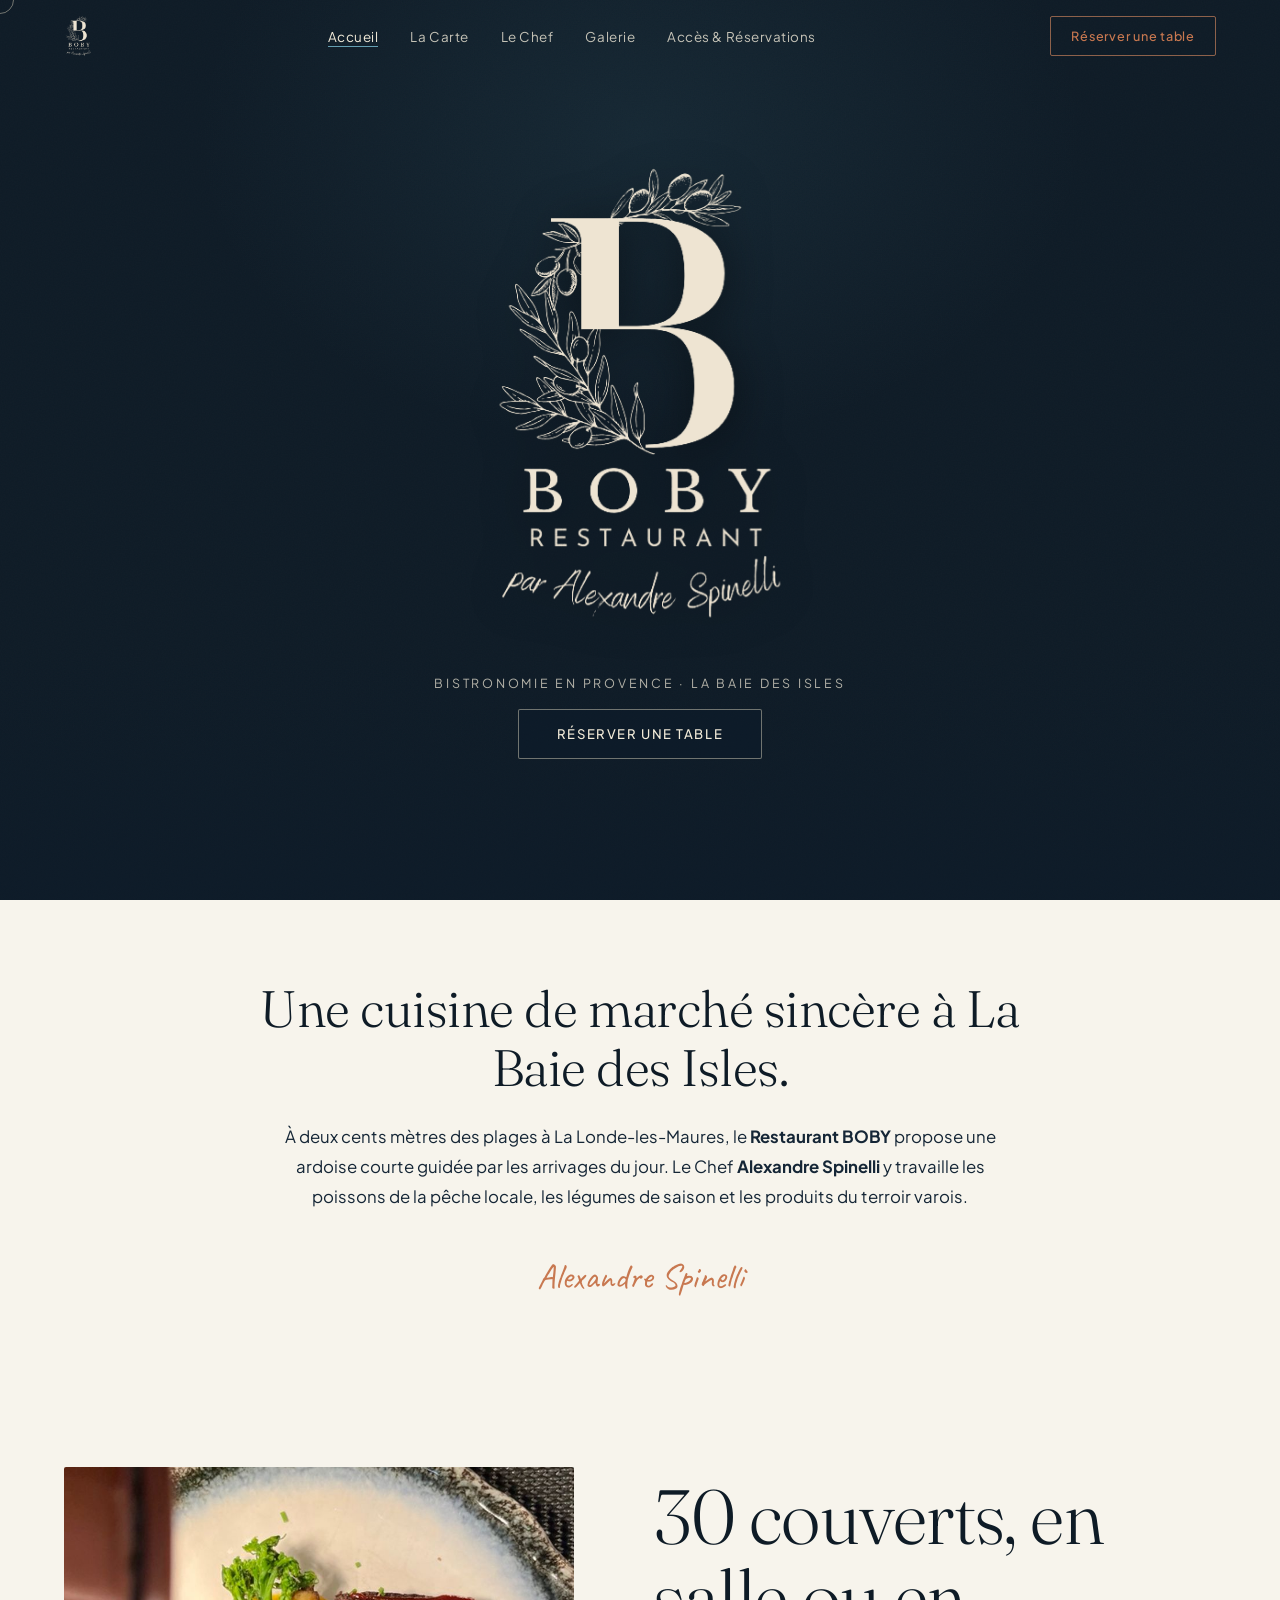
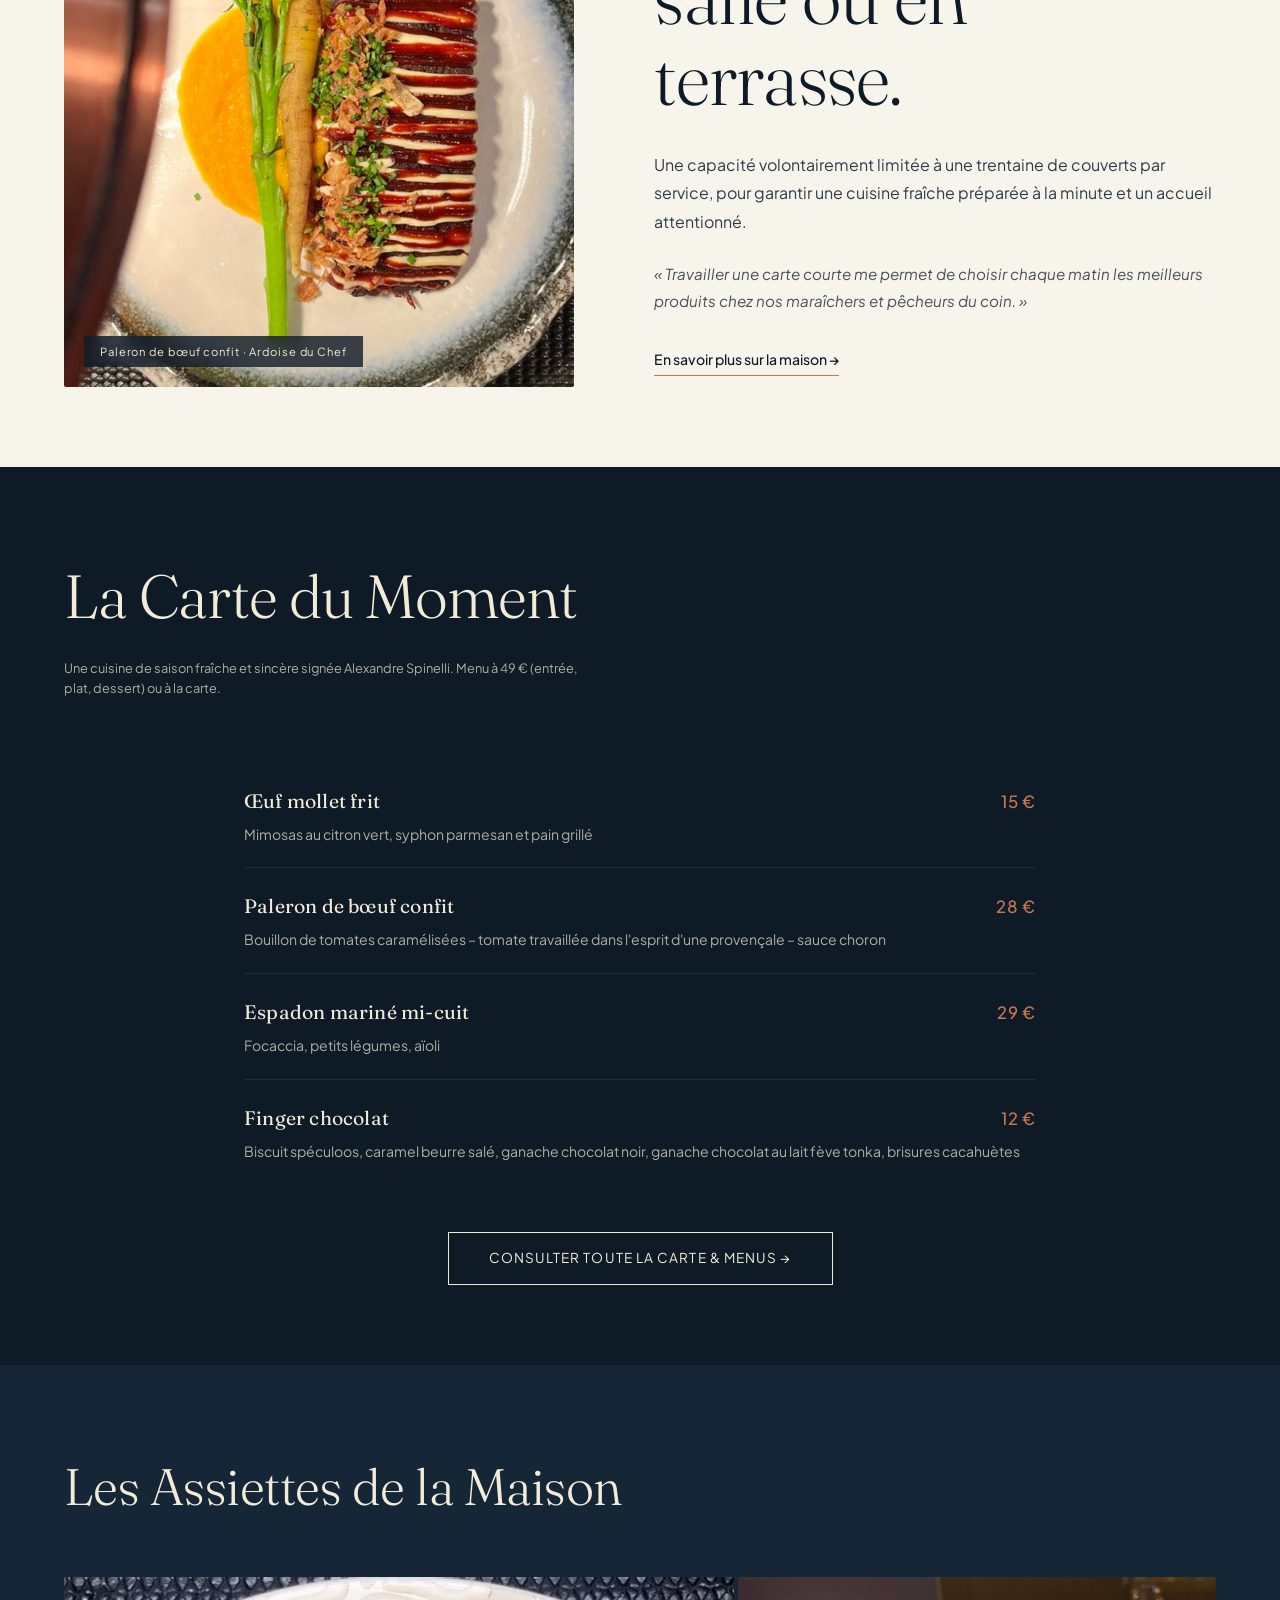
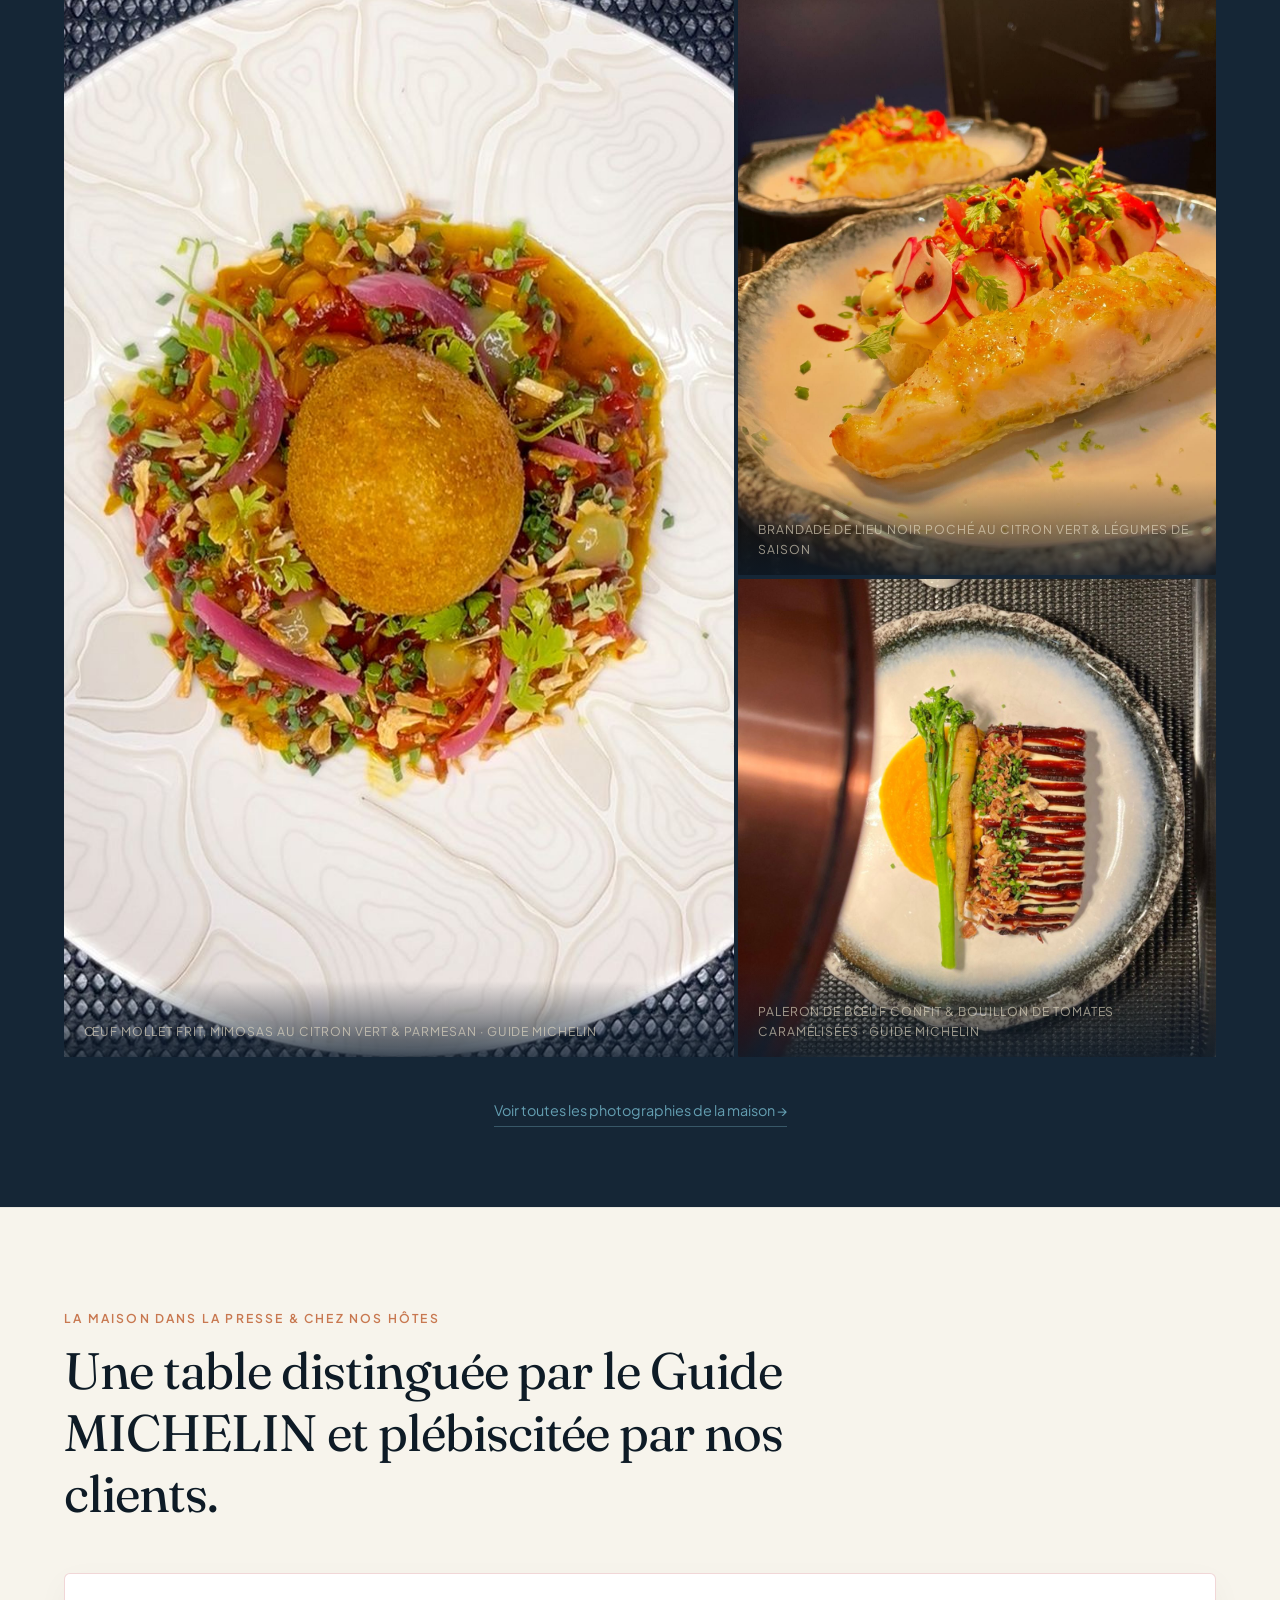
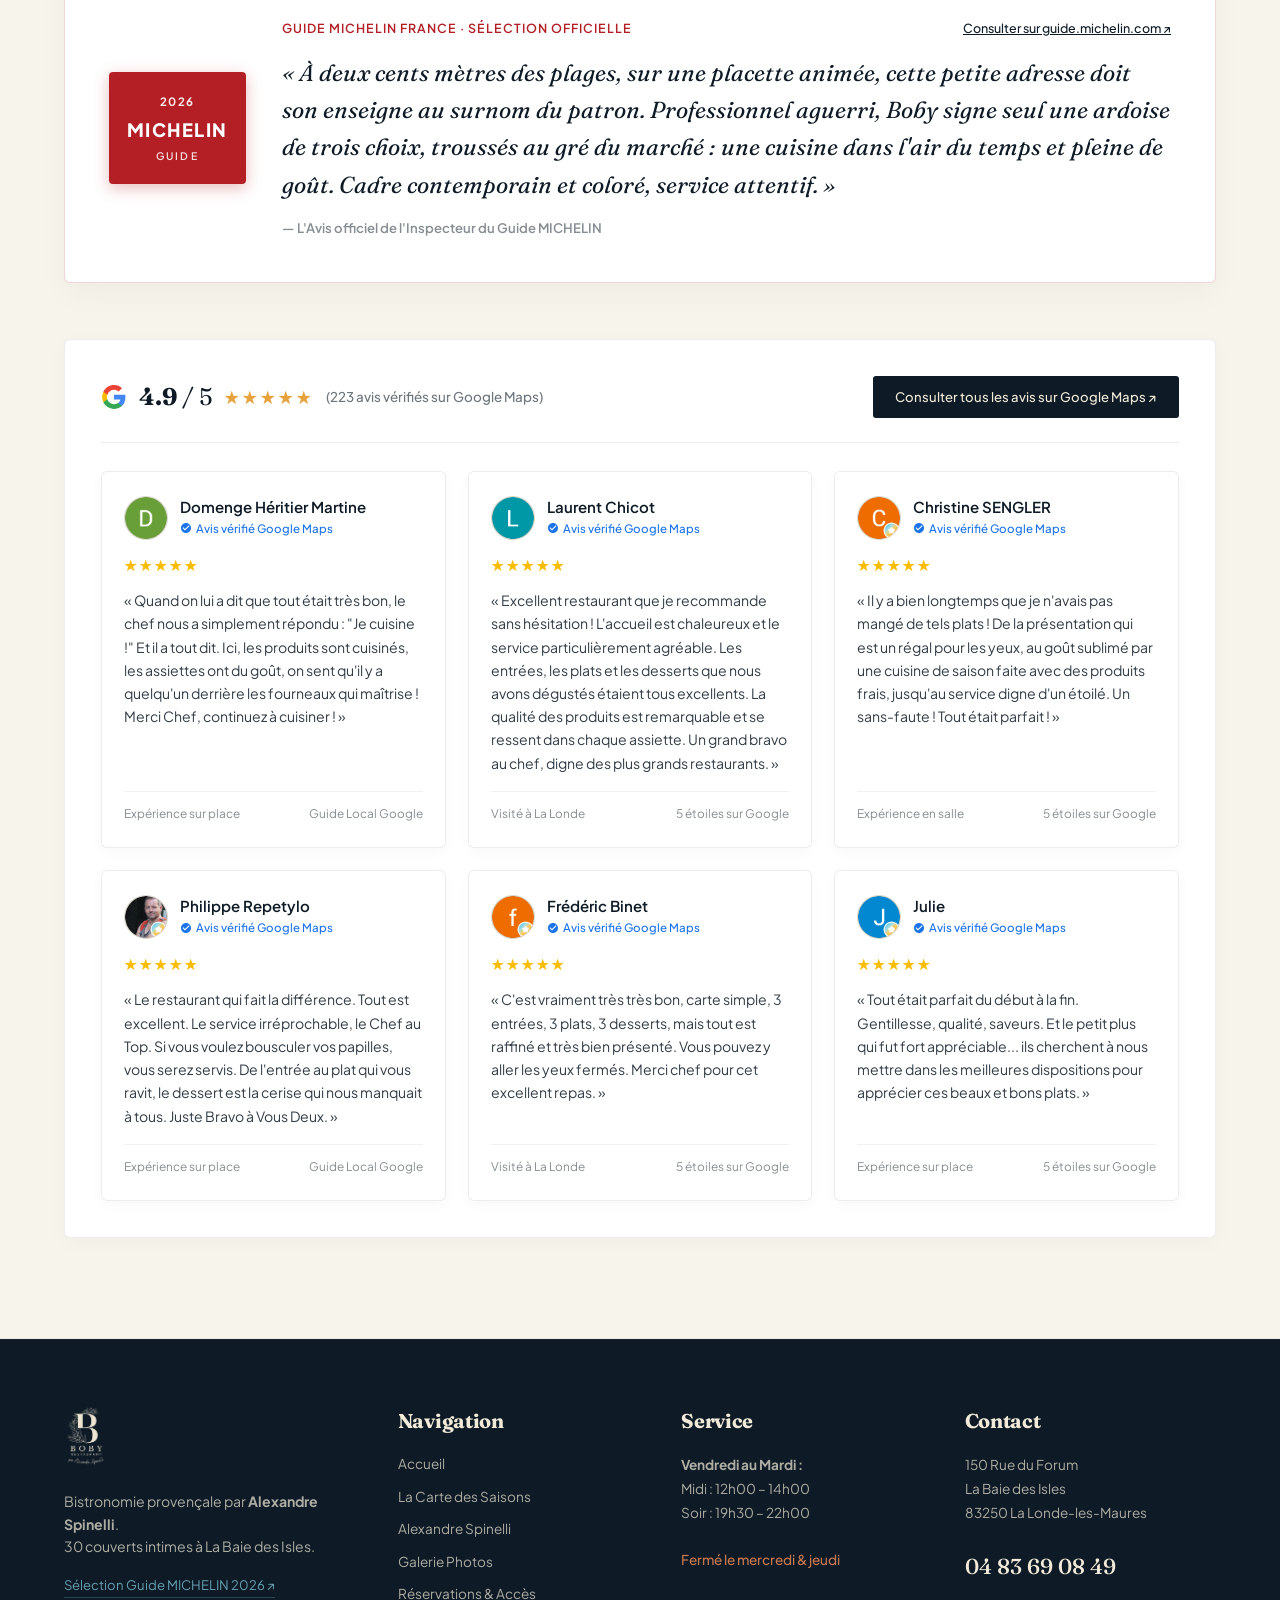
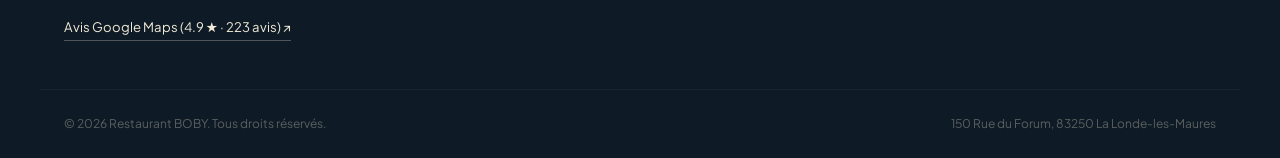
==== index.html @ dbf21d7e "feat: Site Restaurant BOBY - version finale bistronomique avec vrais avis Google (4.9/5) et Guide Mi" ====
<!DOCTYPE html>
<html lang="fr">
<head>
  <meta charset="UTF-8">
  <meta name="viewport" content="width=device-width, initial-scale=1.0">
  <title>Restaurant BOBY — Alexandre Spinelli | Bistronomie en Provence, La Londe-les-Maures</title>
  <meta name="description" content="Restaurant BOBY à La Londe-les-Maures. Bistronomie provençale contemporaine par le Chef Alexandre Spinelli. Mentionné au Guide MICHELIN 2026. 30 couverts intimes à La Baie des Isles.">

  <!-- Open Graph -->
  <meta property="og:type" content="restaurant">
  <meta property="og:title" content="Restaurant BOBY — Alexandre Spinelli">
  <meta property="og:description" content="Bistronomie provençale contemporaine à La Londe-les-Maures par le Chef Alexandre Spinelli.">
  <meta property="og:image" content="boby.jpg">
  <meta property="og:locale" content="fr_FR">

  <!-- Favicon -->
  <link rel="icon" type="image/png" href="assets/img/logo-detoure-crop.png">

  <!-- Schema.org JSON-LD -->
  <script type="application/ld+json">
  {
    "@context": "https://schema.org",
    "@type": "Restaurant",
    "name": "Restaurant BOBY",
    "image": "assets/img/boby-michelin-oeuf.jpg",
    "telephone": "+33483690849",
    "address": {
      "@type": "PostalAddress",
      "streetAddress": "150 Rue du Forum, La Baie des Isles",
      "addressLocality": "La Londe-les-Maures",
      "postalCode": "83250",
      "addressRegion": "Var",
      "addressCountry": "FR"
    },
    "geo": {
      "@type": "GeoCoordinates",
      "latitude": 43.1175109,
      "longitude": 6.2420214
    },
    "servesCuisine": ["Bistronomie", "Provençale", "Méditerranéenne"],
    "priceRange": "€€",
    "aggregateRating": {
      "@type": "AggregateRating",
      "ratingValue": "4.9",
      "reviewCount": "223",
      "bestRating": "5"
    },
    "review": {
      "@type": "Review",
      "author": {
        "@type": "Organization",
        "name": "Guide MICHELIN France"
      },
      "reviewRating": {
        "@type": "Rating",
        "ratingValue": "5"
      },
      "reviewBody": "À deux cents mètres des plages, sur une placette animée, cette petite adresse doit son enseigne au surnom du patron. Professionnel aguerri, Boby signe seul une ardoise de trois choix, troussés au gré du marché : une cuisine dans l'air du temps et pleine de goût. Cadre contemporain et coloré, service attentif."
    },
    "openingHoursSpecification": [
      {
        "@type": "OpeningHoursSpecification",
        "dayOfWeek": ["Monday", "Tuesday", "Friday", "Saturday", "Sunday"],
        "opens": "12:00",
        "closes": "14:00"
      },
      {
        "@type": "OpeningHoursSpecification",
        "dayOfWeek": ["Monday", "Tuesday", "Friday", "Saturday", "Sunday"],
        "opens": "19:30",
        "closes": "22:00"
      }
    ]
  }
  </script>

  <!-- Google Fonts : Fraunces (titres d'auteur bistronomique) + Plus Jakarta Sans (corps moderne) -->
  <link rel="preconnect" href="https://fonts.googleapis.com">
  <link rel="preconnect" href="https://fonts.gstatic.com" crossorigin>
  <link href="https://fonts.googleapis.com/css2?family=Fraunces:ital,opsz,wght@0,9..144,300;0,9..144,400;0,9..144,500;0,9..144,600;0,9..144,700;1,9..144,300;1,9..144,400;1,9..144,500&family=Plus+Jakarta+Sans:ital,wght@0,300;0,400;0,500;0,600;0,700;1,400&family=Caveat:wght@500;700&display=swap" rel="stylesheet">

  <link rel="stylesheet" href="assets/css/main.css?v=3.2">
</head>
<body>

  <!-- ============================================================
       HEADER — Navigation principale épurée
  ============================================================ -->
  <header class="site-header" id="site-header" role="banner">
    <div class="header-inner">
      <a href="#" class="header-logo" aria-label="Restaurant BOBY — Accueil">
        <img src="assets/img/boby-logo-light.png" alt="Restaurant BOBY" style="height: 44px; width: auto; display: block;">
      </a>

      <nav class="main-nav" aria-label="Navigation principale">
        <ul class="nav-list">
          <li><a href="#" id="nav-accueil" class="nav-link is-active">Accueil</a></li>
          <li><a href="#carte" class="nav-link">La Carte</a></li>
          <li><a href="#histoire" class="nav-link">Le Chef</a></li>
          <li><a href="#galerie" class="nav-link">Galerie</a></li>
          <li><a href="#reservation" class="nav-link">Accès & Réservations</a></li>
        </ul>
      </nav>

      <a href="#reservation" class="btn-reserve-header">Réserver une table</a>

      <button class="burger-btn" id="burger-btn" aria-label="Menu" aria-expanded="false" aria-controls="mobile-menu">
        <span class="burger-line"></span>
        <span class="burger-line"></span>
        <span class="burger-line"></span>
      </button>
    </div>
  </header>

  <!-- Menu Mobile Plein Écran Tactile -->
  <div class="mobile-menu" id="mobile-menu" aria-hidden="true">
    <ul class="mobile-nav-list">
      <li><a href="#" class="mobile-nav-link">Accueil</a></li>
      <li><a href="#carte" class="mobile-nav-link">La Carte & Menus</a></li>
      <li><a href="#histoire" class="mobile-nav-link">Alexandre Spinelli</a></li>
      <li><a href="#galerie" class="mobile-nav-link">Galerie Photographique</a></li>
      <li><a href="#reservation" class="mobile-nav-link">Réservations & Accès</a></li>
      <li><a href="tel:0483690849" class="mobile-nav-cta">04 83 69 08 49</a></li>
    </ul>
  </div>

  <main id="main-content">

    <!-- ==========================================================
         VUE 1 : ACCUEIL (#page-accueil)
    ========================================================== -->
    <div class="spa-page active" id="page-accueil">

      <!-- HERO IMMERSIF AVEC LE LOGO OFFICIEL FOURNI PAR LE CLIENT -->
      <section class="hero" id="hero" aria-label="Restaurant BOBY">
        <div class="hero-grain"></div>

        <div class="hero-logo-wrap" id="hero-logo-wrap">
          <img src="assets/img/boby-logo-light.png" alt="Restaurant BOBY par Alexandre Spinelli" class="hero-logo-img">
        </div>

        <div class="hero-cta-wrap" id="hero-cta-wrap">
          <p class="hero-tagline">Bistronomie en Provence · La Baie des Isles</p>
          <a href="#reservation" class="hero-cta">Réserver une table</a>
        </div>
      </section>

      <!-- INTRO ÉPURÉE -->
      <section class="section-intro" aria-label="Philosophie">
        <div class="intro-inner">
          <h2 class="intro-title">Une cuisine de marché sincère à La Baie des Isles.</h2>
          <p class="intro-text">
            À deux cents mètres des plages à La Londe-les-Maures, le <strong>Restaurant BOBY</strong> propose une ardoise courte guidée par les arrivages du jour. Le Chef <strong>Alexandre Spinelli</strong> y travaille les poissons de la pêche locale, les légumes de saison et les produits du terroir varois.
          </p>
          <div style="margin-top: 36px;">
            <span style="font-family: var(--font-script); font-size: 2.2rem; color: var(--rosee); display: block;">Alexandre Spinelli</span>
          </div>
        </div>
      </section>

      <!-- LE CHEF TEASER -->
      <section class="section-chef" aria-label="Le Chef">
        <div class="chef-grid">
          <div class="chef-photo-frame">
            <img src="assets/img/boby-photo3.jpg" alt="Paleron de bœuf confit par le Chef Alexandre Spinelli" class="chef-photo" loading="lazy">
            <div class="chef-photo-caption">Paleron de bœuf confit · Ardoise du Chef</div>
          </div>
          <div class="chef-content">
            <h2 class="chef-title">30 couverts, en salle ou en terrasse.</h2>
            <p style="font-size: 1rem; line-height: 1.8; color: rgba(13,27,42,0.85); margin-bottom: 24px;">
              Une capacité volontairement limitée à une trentaine de couverts par service, pour garantir une cuisine fraîche préparée à la minute et un accueil attentionné.
            </p>
            <p style="font-size: 0.95rem; line-height: 1.75; color: rgba(13,27,42,0.75); margin-bottom: 32px;">
              <em>« Travailler une carte courte me permet de choisir chaque matin les meilleurs produits chez nos maraîchers et pêcheurs du coin. »</em>
            </p>
            <a href="#histoire" style="display: inline-flex; align-items: center; gap: 8px; font-size: 0.88rem; font-weight: 500; color: var(--deep); border-bottom: 1.5px solid var(--rosee); padding-bottom: 4px;">
              En savoir plus sur la maison →
            </a>
          </div>
        </div>
      </section>

      <!-- CARTE TEASER (PLATS RÉELS BOBY) -->
      <section class="section-carte" aria-label="La Carte">
        <div class="carte-header">
          <h2 style="font-family: var(--font-display); font-size: clamp(2.4rem, 5vw, 3.8rem); color: var(--sand); font-weight: 300; margin-bottom: 12px;">
            La Carte du Moment
          </h2>
          <p class="carte-note">
            Une cuisine de saison fraîche et sincère signée Alexandre Spinelli. Menu à 49 € (entrée, plat, dessert) ou à la carte.
          </p>
        </div>

        <div class="carte-body">
          <div class="carte-categorie">
            <div class="plats-list">
              <div class="plat-item">
                <div class="plat-header">
                  <span class="plat-nom">Œuf mollet frit</span>
                  <span class="plat-prix">15 €</span>
                </div>
                <span class="plat-desc">Mimosas au citron vert, syphon parmesan et pain grillé</span>
              </div>
              <div class="plat-item">
                <div class="plat-header">
                  <span class="plat-nom">Paleron de bœuf confit</span>
                  <span class="plat-prix">28 €</span>
                </div>
                <span class="plat-desc">Bouillon de tomates caramélisées – tomate travaillée dans l'esprit d'une provençale – sauce choron</span>
              </div>
              <div class="plat-item">
                <div class="plat-header">
                  <span class="plat-nom">Espadon mariné mi-cuit</span>
                  <span class="plat-prix">29 €</span>
                </div>
                <span class="plat-desc">Focaccia, petits légumes, aïoli</span>
              </div>
              <div class="plat-item">
                <div class="plat-header">
                  <span class="plat-nom">Finger chocolat</span>
                  <span class="plat-prix">12 €</span>
                </div>
                <span class="plat-desc">Biscuit spéculoos, caramel beurre salé, ganache chocolat noir, ganache chocolat au lait fève tonka, brisures cacahuètes</span>
              </div>
            </div>
          </div>

          <div style="text-align: center; margin-top: 48px;">
            <a href="#carte" style="display: inline-block; padding: 14px 40px; border: 1.5px solid var(--sand); color: var(--sand); font-size: 0.85rem; letter-spacing: 0.08em; text-transform: uppercase;">
              Consulter toute la Carte & Menus →
            </a>
          </div>
        </div>
      </section>

      <!-- GALERIE TEASER (PHOTOS RÉELLES) -->
      <section class="section-galerie" aria-label="Galerie">
        <div class="galerie-header">
          <h2 class="galerie-title">Les Assiettes de la Maison</h2>
        </div>

        <div class="galerie-layout">
          <div class="galerie-item galerie-item--tall">
            <img src="assets/img/boby-michelin-oeuf.jpg" alt="Œuf mollet frit au Restaurant BOBY" class="galerie-img" loading="lazy">
            <div class="galerie-caption">Œuf mollet frit, mimosas au citron vert & parmesan · Guide Michelin</div>
          </div>
          <div class="galerie-item">
            <img src="assets/img/boby-lieu-noir.jpg" alt="Brandade de lieu noir poché au citron vert" class="galerie-img" loading="lazy">
            <div class="galerie-caption">Brandade de lieu noir poché au citron vert & légumes de saison</div>
          </div>
          <div class="galerie-item">
            <img src="assets/img/boby-michelin-paleron.jpg" alt="Paleron de bœuf confit au Restaurant BOBY" class="galerie-img" loading="lazy">
            <div class="galerie-caption">Paleron de bœuf confit & bouillon de tomates caramélisées · Guide Michelin</div>
          </div>
        </div>

        <div style="text-align: center; margin-top: 40px;">
          <a href="#galerie" style="display: inline-block; color: var(--sea-light); font-size: 0.9rem; border-bottom: 1px solid rgba(107,163,181,0.4); padding-bottom: 3px;">
            Voir toutes les photographies de la maison →
          </a>
        </div>
      </section>

      <!-- ==========================================================
           SECTION RECONNAISSANCE & AVIS GOOGLE MAPS
      ========================================================== -->
      <section class="section-avis" aria-label="Reconnaissance & Avis">
        <div class="avis-container">
          
          <!-- EN-TÊTE ÉDITORIAL -->
          <div class="avis-editorial-header">
            <span class="avis-eyebrow">La Maison dans la Presse & Chez nos Hôtes</span>
            <h2 class="avis-main-title">Une table distinguée par le Guide MICHELIN et plébiscitée par nos clients.</h2>
          </div>

          <!-- CARTE MICHELIN OFFICIELLE HAUTE FACTURE -->
          <div class="michelin-guide-card">
            <div class="michelin-guide-badge">
              <span class="michelin-badge-year">2026</span>
              <span class="michelin-badge-title">MICHELIN</span>
              <span class="michelin-badge-sub">GUIDE</span>
            </div>
            <div class="michelin-guide-content">
              <div class="michelin-guide-source">
                <span>Guide MICHELIN France · Sélection Officielle</span>
                <a href="https://guide.michelin.com/fr/fr/provence-alpes-cote-dazur/la-londe-les-maures_1506094/restaurant/boby" target="_blank" rel="noopener noreferrer" class="michelin-guide-link">Consulter sur guide.michelin.com ↗</a>
              </div>
              <blockquote class="michelin-guide-quote">
                « À deux cents mètres des plages, sur une placette animée, cette petite adresse doit son enseigne au surnom du patron. Professionnel aguerri, Boby signe seul une ardoise de trois choix, troussés au gré du marché : une cuisine dans l'air du temps et pleine de goût. Cadre contemporain et coloré, service attentif. »
              </blockquote>
              <div class="michelin-guide-author">— L'Avis officiel de l'Inspecteur du Guide MICHELIN</div>
            </div>
          </div>

          <!-- SECTION RETOURS CLIENTS GOOGLE MAPS (WIDGET DYNAMIQUE) -->
          <div class="google-reviews-section">
            <div class="google-reviews-bar">
              <div class="google-brand">
                <svg width="26" height="26" viewBox="0 0 24 24" fill="none" xmlns="http://www.w3.org/2000/svg">
                  <path d="M22.56 12.25c0-.78-.07-1.53-.2-2.25H12v4.26h5.92c-.26 1.37-1.04 2.53-2.21 3.31v2.77h3.57c2.08-1.92 3.28-4.74 3.28-8.09z" fill="#4285F4"/>
                  <path d="M12 23c2.97 0 5.46-.98 7.28-2.66l-3.57-2.77c-.98.66-2.23 1.06-3.71 1.06-2.86 0-5.29-1.93-6.16-4.53H2.18v2.84C3.99 20.53 7.7 23 12 23z" fill="#34A853"/>
                  <path d="M5.84 14.09c-.22-.66-.35-1.36-.35-2.09s.13-1.43.35-2.09V7.06H2.18C1.43 8.55 1 10.22 1 12s.43 3.45 1.18 4.94l2.85-2.22.81-.63z" fill="#FBBC05"/>
                  <path d="M12 5.38c1.62 0 3.06.56 4.21 1.64l3.15-3.15C17.45 2.09 14.97 1 12 1 7.7 1 3.99 3.47 2.18 7.06l3.66 2.84c.87-2.6 3.3-4.52 6.16-4.52z" fill="#EA4335"/>
                </svg>
                <span class="google-score-highlight"><strong>4.9</strong> / 5</span>
                <span class="google-stars-gold">★★★★★</span>
                <span class="google-total-reviews">(223 avis vérifiés sur Google Maps)</span>
              </div>
              <a href="https://www.google.com/maps/place/Restaurant+BOBY/@43.1175109,6.2420214,17z/data=!4m8!3m7!1s0x12c923366cfae7d9:0xe54dcf9c467a1c7c!8m2!3d43.1175109!4d6.2420214!9m1!1b1" target="_blank" rel="noopener noreferrer" class="google-see-all-btn">
                Consulter tous les avis sur Google Maps ↗
              </a>
            </div>

            <!-- GRILLE DES VRAIS AVIS CLIENTS GOOGLE MAPS (SANS BADGE NI WATERMARK) -->
            <div class="reviews-grid-real">

              <!-- Avis 1 : Martine Domenge Héritier -->
              <article class="real-review-card">
                <div>
                  <div class="review-author-header">
                    <img src="assets/img/avatars/avatar-martine.png" alt="Domenge Héritier Martine" class="review-author-avatar" width="44" height="44" loading="lazy">
                    <div class="review-author-info">
                      <span class="review-author-name">Domenge Héritier Martine</span>
                      <span class="review-badge-verified">
                        <svg width="12" height="12" viewBox="0 0 24 24" fill="currentColor"><path d="M12 2C6.48 2 2 6.48 2 12s4.48 10 10 10 10-4.48 10-10S17.52 2 12 2zm-2 15l-5-5 1.41-1.41L10 14.17l7.59-7.59L19 8l-9 9z"/></svg>
                        Avis vérifié Google Maps
                      </span>
                    </div>
                  </div>
                  <div class="review-stars-row">
                    <span class="review-stars-gold">★★★★★</span>
                  </div>
                  <p class="real-review-text">
                    « Quand on lui a dit que tout était très bon, le chef nous a simplement répondu : "Je cuisine !" Et il a tout dit. Ici, les produits sont cuisinés, les assiettes ont du goût, on sent qu'il y a quelqu'un derrière les fourneaux qui maîtrise ! Merci Chef, continuez à cuisiner ! »
                  </p>
                </div>
                <div class="review-card-footer">
                  <span>Expérience sur place</span>
                  <span>Guide Local Google</span>
                </div>
              </article>

              <!-- Avis 2 : Laurent Chicot -->
              <article class="real-review-card">
                <div>
                  <div class="review-author-header">
                    <img src="assets/img/avatars/avatar-laurent.png" alt="Laurent Chicot" class="review-author-avatar" width="44" height="44" loading="lazy">
                    <div class="review-author-info">
                      <span class="review-author-name">Laurent Chicot</span>
                      <span class="review-badge-verified">
                        <svg width="12" height="12" viewBox="0 0 24 24" fill="currentColor"><path d="M12 2C6.48 2 2 6.48 2 12s4.48 10 10 10 10-4.48 10-10S17.52 2 12 2zm-2 15l-5-5 1.41-1.41L10 14.17l7.59-7.59L19 8l-9 9z"/></svg>
                        Avis vérifié Google Maps
                      </span>
                    </div>
                  </div>
                  <div class="review-stars-row">
                    <span class="review-stars-gold">★★★★★</span>
                  </div>
                  <p class="real-review-text">
                    « Excellent restaurant que je recommande sans hésitation ! L'accueil est chaleureux et le service particulièrement agréable. Les entrées, les plats et les desserts que nous avons dégustés étaient tous excellents. La qualité des produits est remarquable et se ressent dans chaque assiette. Un grand bravo au chef, digne des plus grands restaurants. »
                  </p>
                </div>
                <div class="review-card-footer">
                  <span>Visité à La Londe</span>
                  <span>5 étoiles sur Google</span>
                </div>
              </article>

              <!-- Avis 3 : Christine SENGLER -->
              <article class="real-review-card">
                <div>
                  <div class="review-author-header">
                    <img src="assets/img/avatars/avatar-christine.png" alt="Christine SENGLER" class="review-author-avatar" width="44" height="44" loading="lazy">
                    <div class="review-author-info">
                      <span class="review-author-name">Christine SENGLER</span>
                      <span class="review-badge-verified">
                        <svg width="12" height="12" viewBox="0 0 24 24" fill="currentColor"><path d="M12 2C6.48 2 2 6.48 2 12s4.48 10 10 10 10-4.48 10-10S17.52 2 12 2zm-2 15l-5-5 1.41-1.41L10 14.17l7.59-7.59L19 8l-9 9z"/></svg>
                        Avis vérifié Google Maps
                      </span>
                    </div>
                  </div>
                  <div class="review-stars-row">
                    <span class="review-stars-gold">★★★★★</span>
                  </div>
                  <p class="real-review-text">
                    « Il y a bien longtemps que je n'avais pas mangé de tels plats ! De la présentation qui est un régal pour les yeux, au goût sublimé par une cuisine de saison faite avec des produits frais, jusqu'au service digne d'un étoilé. Un sans-faute ! Tout était parfait ! »
                  </p>
                </div>
                <div class="review-card-footer">
                  <span>Expérience en salle</span>
                  <span>5 étoiles sur Google</span>
                </div>
              </article>

              <!-- Avis 4 : Philippe Repetylo -->
              <article class="real-review-card">
                <div>
                  <div class="review-author-header">
                    <img src="assets/img/avatars/avatar-philippe.png" alt="Philippe Repetylo" class="review-author-avatar" width="44" height="44" loading="lazy">
                    <div class="review-author-info">
                      <span class="review-author-name">Philippe Repetylo</span>
                      <span class="review-badge-verified">
                        <svg width="12" height="12" viewBox="0 0 24 24" fill="currentColor"><path d="M12 2C6.48 2 2 6.48 2 12s4.48 10 10 10 10-4.48 10-10S17.52 2 12 2zm-2 15l-5-5 1.41-1.41L10 14.17l7.59-7.59L19 8l-9 9z"/></svg>
                        Avis vérifié Google Maps
                      </span>
                    </div>
                  </div>
                  <div class="review-stars-row">
                    <span class="review-stars-gold">★★★★★</span>
                  </div>
                  <p class="real-review-text">
                    « Le restaurant qui fait la différence. Tout est excellent. Le service irréprochable, le Chef au Top. Si vous voulez bousculer vos papilles, vous serez servis. De l'entrée au plat qui vous ravit, le dessert est la cerise qui nous manquait à tous. Juste Bravo à Vous Deux. »
                  </p>
                </div>
                <div class="review-card-footer">
                  <span>Expérience sur place</span>
                  <span>Guide Local Google</span>
                </div>
              </article>

              <!-- Avis 5 : Frédéric Binet -->
              <article class="real-review-card">
                <div>
                  <div class="review-author-header">
                    <img src="assets/img/avatars/avatar-frederic.png" alt="Frédéric Binet" class="review-author-avatar" width="44" height="44" loading="lazy">
                    <div class="review-author-info">
                      <span class="review-author-name">Frédéric Binet</span>
                      <span class="review-badge-verified">
                        <svg width="12" height="12" viewBox="0 0 24 24" fill="currentColor"><path d="M12 2C6.48 2 2 6.48 2 12s4.48 10 10 10 10-4.48 10-10S17.52 2 12 2zm-2 15l-5-5 1.41-1.41L10 14.17l7.59-7.59L19 8l-9 9z"/></svg>
                        Avis vérifié Google Maps
                      </span>
                    </div>
                  </div>
                  <div class="review-stars-row">
                    <span class="review-stars-gold">★★★★★</span>
                  </div>
                  <p class="real-review-text">
                    « C'est vraiment très très bon, carte simple, 3 entrées, 3 plats, 3 desserts, mais tout est raffiné et très bien présenté. Vous pouvez y aller les yeux fermés. Merci chef pour cet excellent repas. »
                  </p>
                </div>
                <div class="review-card-footer">
                  <span>Visité à La Londe</span>
                  <span>5 étoiles sur Google</span>
                </div>
              </article>

              <!-- Avis 6 : Julie -->
              <article class="real-review-card">
                <div>
                  <div class="review-author-header">
                    <img src="assets/img/avatars/avatar-julie.png" alt="Julie" class="review-author-avatar" width="44" height="44" loading="lazy">
                    <div class="review-author-info">
                      <span class="review-author-name">Julie</span>
                      <span class="review-badge-verified">
                        <svg width="12" height="12" viewBox="0 0 24 24" fill="currentColor"><path d="M12 2C6.48 2 2 6.48 2 12s4.48 10 10 10 10-4.48 10-10S17.52 2 12 2zm-2 15l-5-5 1.41-1.41L10 14.17l7.59-7.59L19 8l-9 9z"/></svg>
                        Avis vérifié Google Maps
                      </span>
                    </div>
                  </div>
                  <div class="review-stars-row">
                    <span class="review-stars-gold">★★★★★</span>
                  </div>
                  <p class="real-review-text">
                    « Tout était parfait du début à la fin. Gentillesse, qualité, saveurs. Et le petit plus qui fut fort appréciable... ils cherchent à nous mettre dans les meilleures dispositions pour apprécier ces beaux et bons plats. »
                  </p>
                </div>
                <div class="review-card-footer">
                  <span>Expérience sur place</span>
                  <span>5 étoiles sur Google</span>
                </div>
              </article>

            </div>
          </div>

        </div>
      </section>

    </div>

    <!-- ==========================================================
         VUE 2 : LA CARTE (#page-carte)
    ========================================================== -->
    <div class="spa-page" id="page-carte">
      <header class="page-header">
        <h1 class="page-header-title">La Carte & Les Menus</h1>
        <p style="font-size: 0.95rem; color: var(--muted); margin-top: 16px; max-width: 65ch; line-height: 1.7;">
          Chaque semaine, le Chef <strong>Alexandre Spinelli</strong> réinvente ses assiettes en résonance avec la criée méditerranéenne et les récoltes des maraîchers varois. Tous nos plats sont préparés à la minute à partir de produits frais et bruts.
        </p>
      </header>

      <section class="section-carte" style="padding-top: 0;">
        <div class="carte-body">

          <!-- LES ENTRÉES -->
          <div class="carte-categorie">
            <h2 class="carte-cat-title">Entrées</h2>
            <div class="plats-list">
              <div class="plat-item">
                <div class="plat-header">
                  <span class="plat-nom">Œuf mollet frit</span>
                  <span class="plat-prix">15 €</span>
                </div>
                <span class="plat-desc">Mimosas au citron vert, syphon parmesan et pain grillé</span>
              </div>
              <div class="plat-item">
                <div class="plat-header">
                  <span class="plat-nom">Tomates crues / cuites / confites</span>
                  <span class="plat-prix">14 €</span>
                </div>
                <span class="plat-desc">Vinaigrette de tomate, huile verveine / vanille, ricotta marinée aux zestes de citron</span>
              </div>
              <div class="plat-item">
                <div class="plat-header">
                  <span class="plat-nom">Saumon gravlax</span>
                  <span class="plat-prix">16 €</span>
                </div>
                <span class="plat-desc">Melon cru et cuit, brioche toastée</span>
              </div>
            </div>
          </div>

          <div class="carte-divider"></div>

          <!-- LES PLATS -->
          <div class="carte-categorie">
            <h2 class="carte-cat-title">Plats</h2>
            <div class="plats-list">
              <div class="plat-item">
                <div class="plat-header">
                  <span class="plat-nom">Paleron de bœuf confit</span>
                  <span class="plat-prix">28 €</span>
                </div>
                <span class="plat-desc">Bouillon de tomates caramélisées – tomate travaillée dans l'esprit d'une provençale – sauce choron</span>
              </div>
              <div class="plat-item">
                <div class="plat-header">
                  <span class="plat-nom">Espadon mariné mi-cuit</span>
                  <span class="plat-prix">29 €</span>
                </div>
                <span class="plat-desc">Focaccia, petits légumes, aïoli</span>
              </div>
              <div class="plat-item">
                <div class="plat-header">
                  <span class="plat-nom">Brandade de lieu noir poché au citron vert</span>
                  <span class="plat-prix">28 €</span>
                </div>
                <span class="plat-desc">Émulsion au curry vert</span>
              </div>
            </div>
          </div>

          <div class="carte-divider"></div>

          <!-- FROMAGE -->
          <div class="carte-categorie">
            <h2 class="carte-cat-title">Fromage</h2>
            <div class="plats-list">
              <div class="plat-item">
                <div class="plat-header">
                  <span class="plat-nom">Chèvre cendré crémeux</span>
                  <span class="plat-prix">11 €</span>
                </div>
                <span class="plat-desc">Confiture d'olives</span>
              </div>
            </div>
          </div>

          <div class="carte-divider"></div>

          <!-- LES DESSERTS -->
          <div class="carte-categorie">
            <h2 class="carte-cat-title">Desserts</h2>
            <div class="plats-list">
              <div class="plat-item">
                <div class="plat-header">
                  <span class="plat-nom">Abricots rôtis</span>
                  <span class="plat-prix">12 €</span>
                </div>
                <span class="plat-desc">Crumble, jus verveine / abricot, mousse de fromage blanc à la vanille</span>
              </div>
              <div class="plat-item">
                <div class="plat-header">
                  <span class="plat-nom">Finger chocolat</span>
                  <span class="plat-prix">12 €</span>
                </div>
                <span class="plat-desc">Biscuit spéculoos, caramel beurre salé, ganache chocolat noir, ganache chocolat au lait fève tonka, brisures cacahuètes</span>
              </div>
              <div class="plat-item">
                <div class="plat-header">
                  <span class="plat-nom">Pain perdu</span>
                  <span class="plat-prix">12 €</span>
                </div>
                <span class="plat-desc">Crème fouettée à la vanille – pécans caramélisés et crème de noisette grillée</span>
              </div>
            </div>
          </div>

          <!-- FORMULE DU CHEF : MENU À 49 € -->
          <div class="carte-formule-box">
            <h3 class="carte-formule-title">Menu BOBY</h3>
            <div class="carte-formule-price">49 €</div>
            <div class="carte-formule-desc">Entrée · Plat · Dessert</div>
            <p class="carte-formule-note">Au choix sur l'ensemble de la carte</p>
          </div>

          <div style="text-align: center; margin-top: 64px; padding: 48px 24px; background: var(--navy); border-radius: 4px;">
            <h3 style="font-family: var(--font-display); font-size: 2rem; color: var(--sand); margin-bottom: 12px;">Réservez votre table bistronomique</h3>
            <p style="font-size: 0.9rem; color: var(--muted); margin-bottom: 24px;">30 couverts intimes. Réservation fortement conseillée.</p>
            <div style="display: flex; justify-content: center; gap: 16px; flex-wrap: wrap;">
              <a href="#reservation" style="padding: 13px 36px; background: var(--rosee); color: var(--white); font-size: 0.85rem; font-weight: 500; letter-spacing: 0.06em; border-radius: 2px;">Réserver en ligne</a>
              <a href="tel:0483690849" style="padding: 13px 32px; border: 1px solid var(--sand); color: var(--sand); font-size: 0.85rem; letter-spacing: 0.06em; border-radius: 2px;">04 83 69 08 49</a>
            </div>
          </div>

        </div>
      </section>
    </div>

    <!-- ==========================================================
         VUE 3 : LE CHEF & HISTOIRE (#page-histoire)
    ========================================================== -->
    <div class="spa-page" id="page-histoire">
      <header class="page-header">
        <h1 class="page-header-title">Alexandre Spinelli</h1>
        <p style="font-size: 0.95rem; color: var(--muted); margin-top: 16px; max-width: 65ch; line-height: 1.7;">
          Chef patron du Restaurant BOBY depuis son ouverture, Alexandre Spinelli cuisine seul une ardoise courte renouvelée chaque matin au gré du marché.
        </p>
      </header>

      <section class="section-chef" style="background: var(--linen); color: var(--deep); padding: 80px 0;">
        <div class="chef-grid">
          <div class="chef-photo-frame">
            <img src="assets/img/boby-lieu-noir.jpg" alt="Brandade de lieu noir poché au citron vert par le Chef Alexandre Spinelli" class="chef-photo" loading="lazy">
            <div class="chef-photo-caption">Brandade de lieu noir poché au citron vert · Cuisine du Chef Alexandre Spinelli</div>
          </div>
          <div>
            <h2 style="font-family: var(--font-display); font-size: clamp(2.4rem, 5vw, 3.8rem); line-height: 1.1; margin-bottom: 24px; color: var(--deep); font-weight: 300;">
              Sublimer la Provence sans artifice.
            </h2>
            <p style="font-size: 0.98rem; line-height: 1.8; color: rgba(13,27,42,0.85); margin-bottom: 18px;">
              Natif du littoral varois, <strong>Alexandre Spinelli</strong> a forgé sa rigueur culinaire au contact de belles maisons avant de revenir sur les terres de son enfance pour créer un lieu à son image : libre, généreux et profondément enraciné dans son terroir.
            </p>
            <p style="font-size: 0.98rem; line-height: 1.8; color: rgba(13,27,42,0.85); margin-bottom: 28px;">
              En ouvrant le <strong>Restaurant BOBY</strong> au cœur de La Baie des Isles à La Londe-les-Maures, il choisit délibérément la jauge intimiste de <strong>30 couverts</strong>. Ce format à taille humaine lui permet de travailler chaque poisson à la minute, d'ajuster ses sauces avec une minutie absolue et d'échanger directement avec chaque hôte.
            </p>

            <div style="background: rgba(13,27,42,0.06); padding: 22px 26px; border-left: 3px solid var(--rosee); margin-bottom: 32px;">
              <p style="font-family: var(--font-display); font-size: 1.3rem; font-style: italic; color: var(--deep); line-height: 1.5;">
                « Le Guide MICHELIN France 2026 consacre cette cuisine de bon sens : des produits de proximité d'une fraîcheur éclatante, traités avec le respect et la justesse qui font les grandes tables. »
              </p>
            </div>

            <a href="#carte" style="display: inline-block; padding: 13px 32px; background: var(--deep); color: var(--sand); font-size: 0.85rem; letter-spacing: 0.08em; border-radius: 2px;">
              Découvrir la carte du Chef →
            </a>
          </div>
        </div>
      </section>

      <!-- ENGAGEMENTS -->
      <section style="background: var(--deep); padding: 80px 0;">
        <div style="max-width: var(--max-w); margin: 0 auto; padding: 0 24px;">
          <div style="text-align: center; max-width: 700px; margin: 0 auto 56px;">
            <h2 style="font-family: var(--font-display); font-size: clamp(2.2rem, 4vw, 3.4rem); color: var(--sand); font-weight: 300;">
              Nos Engagements du Quotidien
            </h2>
          </div>

          <div style="display: grid; grid-template-columns: repeat(3, 1fr); gap: 32px;" class="valeurs-grid">
            <div style="background: var(--navy); padding: 36px 28px; border-radius: 2px;">
              <div style="font-family: var(--font-display); font-size: 2rem; color: var(--sea-light); margin-bottom: 12px;">01.</div>
              <h3 style="font-family: var(--font-display); font-size: 1.4rem; color: var(--sand); margin-bottom: 12px;">Criée Locale & Saison</h3>
              <p style="font-size: 0.88rem; color: var(--muted); line-height: 1.7;">
                Poissons de petite pêche côtière achetés en direct. Daurades royales, rascasses et poulpes pêchés dans le respect absolu des cycles marins.
              </p>
            </div>

            <div style="background: var(--navy); padding: 36px 28px; border-radius: 2px;">
              <div style="font-family: var(--font-display); font-size: 2rem; color: var(--rosee); margin-bottom: 12px;">02.</div>
              <h3 style="font-family: var(--font-display); font-size: 1.4rem; color: var(--sand); margin-bottom: 12px;">Maraîchage du Var</h3>
              <p style="font-size: 0.88rem; color: var(--muted); line-height: 1.7;">
                Légumes de pleine terre de la plaine des Maures, herbes sauvages cueillies à proximité, agrumes non traités de Hyères et huiles d'olive médaillées.
              </p>
            </div>

            <div style="background: var(--navy); padding: 36px 28px; border-radius: 2px;">
              <div style="font-family: var(--font-display); font-size: 2rem; color: var(--olive-tone); margin-bottom: 12px;">03.</div>
              <h3 style="font-family: var(--font-display); font-size: 1.4rem; color: var(--sand); margin-bottom: 12px;">30 Couverts Intimes</h3>
              <p style="font-size: 0.88rem; color: var(--muted); line-height: 1.7;">
                Nous privilégions le confort acoustique, l'espace entre les tables et la présence du chef auprès des convives. Une vraie maison d'hôtes gourmande.
              </p>
            </div>
          </div>
        </div>
      </section>
    </div>

    <!-- ==========================================================
         VUE 4 : GALERIE (#page-galerie)
    ========================================================== -->
    <div class="spa-page" id="page-galerie">
      <header class="page-header">
        <h1 class="page-header-title">Galerie Photographique</h1>
        <p style="font-size: 0.95rem; color: var(--muted); margin-top: 16px; max-width: 65ch; line-height: 1.7;">
          Photos des plats et de l'ambiance du restaurant. Cliquez sur une image pour l'agrandir.
        </p>
      </header>

      <section class="section-galerie" style="padding-top: 0;">
        <div style="max-width: var(--max-w); margin: 0 auto; padding: 0 24px 60px;">
          
          <!-- VRAIES PHOTOS DU RESTAURANT BOBY -->
          <div style="display: grid; grid-template-columns: repeat(3, 1fr); gap: 20px;" class="galerie-grid-complete">
            
            <div class="galerie-item" style="grid-column: span 2; aspect-ratio: 16/10;">
              <img src="assets/img/boby-michelin-oeuf.jpg" alt="Œuf mollet frit au Restaurant BOBY" class="galerie-img" loading="lazy">
              <div class="galerie-caption">Œuf mollet frit, mimosas au citron vert & parmesan</div>
            </div>

            <div class="galerie-item" style="aspect-ratio: 4/5;">
              <img src="assets/img/boby-lieu-noir.jpg" alt="Brandade de lieu noir poché au citron vert" class="galerie-img" loading="lazy">
              <div class="galerie-caption">Brandade de lieu noir poché au citron vert</div>
            </div>

            <div class="galerie-item" style="aspect-ratio: 1/1;">
              <img src="assets/img/boby-michelin-paleron.jpg" alt="Paleron de bœuf confit" class="galerie-img" loading="lazy">
              <div class="galerie-caption">Paleron de bœuf confit & bouillon de tomates</div>
            </div>

            <div class="galerie-item" style="aspect-ratio: 1/1;">
              <img src="assets/img/boby-michelin-canard.jpg" alt="Canard rôti et cerises" class="galerie-img" loading="lazy">
              <div class="galerie-caption">Canard rôti aux cerises & pommes de terre</div>
            </div>

            <div class="galerie-item" style="aspect-ratio: 1/1;">
              <img src="assets/img/boby-michelin-carpaccio.jpg" alt="Tomates travaillées et tuile croustillante" class="galerie-img" loading="lazy">
              <div class="galerie-caption">Tomates travaillées & tuile croustillante</div>
            </div>

            <div class="galerie-item" style="aspect-ratio: 1/1;">
              <img src="assets/img/boby-michelin-dessert.jpg" alt="Meringue chocolat et glace vanille" class="galerie-img" loading="lazy">
              <div class="galerie-caption">Meringue chocolat & glace vanille</div>
            </div>

            <div class="galerie-item" style="aspect-ratio: 1/1;">
              <img src="assets/img/boby-cocktail.jpg" alt="Cocktail au bar du Restaurant BOBY" class="galerie-img" loading="lazy">
              <div class="galerie-caption">Cocktail signature & ambiance en salle</div>
            </div>

            <div class="galerie-item" style="aspect-ratio: 1/1;">
              <img src="assets/img/boby-tacos.jpg" alt="Soirée tapas du mardi" class="galerie-img" loading="lazy">
              <div class="galerie-caption">Tapas du mardi soir</div>
            </div>

            <div class="galerie-item" style="aspect-ratio: 1/1;">
              <img src="assets/img/boby-cannelloni.jpg" alt="Plat du jour à l'ardoise" class="galerie-img" loading="lazy">
              <div class="galerie-caption">Création du moment à l'ardoise</div>
            </div>

            <div class="galerie-item" style="aspect-ratio: 1/1;">
              <img src="assets/img/boby-photo1.jpg" alt="Terrasse et extérieur du Restaurant BOBY" class="galerie-img" loading="lazy">
              <div class="galerie-caption">Terrasse extérieure à La Baie des Isles</div>
            </div>

            <div class="galerie-item" style="aspect-ratio: 1/1;">
              <img src="assets/img/boby-photo2.jpg" alt="Salle et ambiance intérieure du Restaurant BOBY" class="galerie-img" loading="lazy">
              <div class="galerie-caption">Salle intérieure contemporaine & climatisée</div>
            </div>

          </div>

          </div>
        </div>
      </section>
    </div>

    <!-- ==========================================================
         VUE 5 : RÉSERVATION & CONTACT (#page-reservation)
    ========================================================== -->
    <div class="spa-page" id="page-reservation">
      <header class="page-header">
        <h1 class="page-header-title">Réservation & Accès</h1>
        <p style="font-size: 0.95rem; color: var(--muted); margin-top: 16px; max-width: 65ch; line-height: 1.7;">
          Une expérience intime de 30 couverts à La Baie des Isles. Pour vous garantir la meilleure table, nous vous conseillons de réserver à l'avance.
        </p>
      </header>

      <section class="section-reservation" style="padding-top: 0;">
        <div class="resa-inner">
          <div class="resa-tel-bloc">
            <h2 class="resa-title">Réservation par Téléphone</h2>
            <p class="resa-subtitle">Confirmation directe avec notre équipe en salle</p>
            <a href="tel:0483690849" class="resa-tel" aria-label="Appeler le 04 83 69 08 49">04 83 69 08 49</a>
            <div class="resa-tel-note">Joignable midi et soir aux heures de service</div>
          </div>

          <div class="resa-sep">
            <span>OU FORMULAIRE EN LIGNE</span>
          </div>

          <form class="resa-form" id="resa-form" novalidate>
            <div class="form-row form-row--half">
              <div class="form-group">
                <label for="resa-nom" class="form-label">Nom & Prénom *</label>
                <input type="text" id="resa-nom" name="nom" class="form-input" placeholder="Ex. Jean Dupont" required autocomplete="name">
                <span class="form-error"></span>
              </div>

              <div class="form-group">
                <label for="resa-tel" class="form-label">Téléphone *</label>
                <input type="tel" id="resa-tel" name="tel" class="form-input" placeholder="Ex. 06 12 34 56 78" required autocomplete="tel">
                <span class="form-error"></span>
              </div>
            </div>

            <div class="form-row form-row--half">
              <div class="form-group">
                <label for="resa-email" class="form-label">Adresse e-mail <span class="form-optional">(optionnel)</span></label>
                <input type="email" id="resa-email" name="email" class="form-input" placeholder="jean.dupont@email.fr" autocomplete="email">
                <span class="form-error"></span>
              </div>

              <div class="form-group form-group--couverts">
                <label for="resa-couverts" class="form-label">Couverts *</label>
                <select id="resa-couverts" name="couverts" class="form-input" required>
                  <option value="" disabled selected>Nombre de personnes</option>
                  <option value="1 personne">1 personne</option>
                  <option value="2 personnes">2 personnes</option>
                  <option value="3 personnes">3 personnes</option>
                  <option value="4 personnes">4 personnes</option>
                  <option value="5 personnes">5 personnes</option>
                  <option value="6 personnes">6 personnes</option>
                  <option value="7 à 8 personnes">7 à 8 personnes</option>
                  <option value="Plus de 8">Plus de 8 personnes (sur appel au 04 83 69 08 49)</option>
                </select>
                <span class="form-error"></span>
              </div>
            </div>

            <div class="form-row form-row--half">
              <div class="form-group">
                <label for="resa-date" class="form-label">Date souhaitée *</label>
                <input type="date" id="resa-date" name="date" class="form-input" required>
                <span class="form-error"></span>
                <span style="font-size: 0.75rem; color: var(--rosee); margin-top: 4px;">Fermé le mercredi et le jeudi.</span>
              </div>

              <div class="form-group">
                <label for="resa-heure" class="form-label">Service & Heure *</label>
                <select id="resa-heure" name="heure" class="form-input" required>
                  <option value="" disabled selected>Créneau horaire</option>
                  <optgroup label="Déjeuner">
                    <option value="12:00">12:00</option>
                    <option value="12:30">12:30</option>
                    <option value="13:00">13:00</option>
                    <option value="13:30">13:30</option>
                  </optgroup>
                  <optgroup label="Dîner">
                    <option value="19:30">19:30</option>
                    <option value="20:00">20:00</option>
                    <option value="20:30">20:30</option>
                    <option value="21:00">21:00</option>
                  </optgroup>
                </select>
                <span class="form-error"></span>
              </div>
            </div>

            <div class="form-group">
              <label for="resa-preference" class="form-label">Placement souhaité</label>
              <select id="resa-preference" name="preference" class="form-input">
                <option value="Indifférent">Indifférent (au choix du restaurant)</option>
                <option value="Terrasse ombragée">Terrasse ombragée</option>
                <option value="Salle climatisée">Salle contemporaine climatisée</option>
              </select>
            </div>

            <div class="form-group">
              <label for="resa-message" class="form-label">Remarques particulières <span class="form-optional">(allergies, occasion spéciale...)</span></label>
              <textarea id="resa-message" name="message" class="form-input" rows="3" placeholder="Indiquez vos allergies alimentaires ou préférences éventuelles..."></textarea>
            </div>

            <button type="submit" class="btn-submit" id="btn-resa-submit">
              Confirmer ma demande de réservation
            </button>
          </form>

          <!-- CARTE GOOGLE MAPS PRÉCISE RESTAURANT BOBY -->
          <div style="margin-top: 80px; padding: 40px 32px; background: rgba(13,27,42,0.92); border: 1px solid rgba(255,255,255,0.06); border-radius: 4px;">
            <h3 style="font-family: var(--font-display); font-size: 2rem; color: var(--sand); margin-bottom: 24px;">Localisation & Accès</h3>
            
            <div style="display: grid; grid-template-columns: 1fr 1fr; gap: 32px; margin-bottom: 32px;" class="acces-grid">
              <div>
                <h4 style="font-size: 0.72rem; color: var(--sea-light); letter-spacing: 0.12em; text-transform: uppercase; margin-bottom: 8px;">Adresse géographique</h4>
                <p style="font-size: 0.95rem; color: var(--sand); line-height: 1.6;">
                  <strong>Restaurant BOBY</strong><br>
                  150 Rue du Forum, La Baie des Isles<br>
                  83250 La Londe-les-Maures (Var)<br>
                  <a href="https://www.google.com/maps/place/Restaurant+BOBY/@43.1175109,6.2420214,17z/data=!4m8!3m7!1s0x12c923366cfae7d9:0xe54dcf9c467a1c7c!8m2!3d43.1175109!4d6.2420214!9m1!1b1" target="_blank" rel="noopener noreferrer" style="color: var(--sea-light); font-size: 0.85rem; text-decoration: underline; margin-top: 6px; display: inline-block;">
                    Ouvrir dans Google Maps ↗
                  </a>
                </p>
              </div>

              <div>
                <h4 style="font-size: 0.72rem; color: var(--sea-light); letter-spacing: 0.12em; text-transform: uppercase; margin-bottom: 8px;">Stationnement & Commodités</h4>
                <p style="font-size: 0.95rem; color: var(--sand); line-height: 1.6;">
                  ✓ Grand parking gratuit juste devant le restaurant.<br>
                  ✓ Accès facile de plain-pied PMR.<br>
                  ✓ À 2 minutes des plages de La Londe.
                </p>
              </div>
            </div>

            <!-- IFRAME GOOGLE MAPS DIRECTEMENT CENTRÉE SUR LE RESTAURANT BOBY -->
            <div style="border-radius: 4px; overflow: hidden; height: 380px; border: 1px solid rgba(255,255,255,0.12);">
              <iframe 
                src="https://maps.google.com/maps?q=Restaurant+BOBY+150+Rue+du+Forum+83250+La+Londe-les-Maures&t=&z=16&ie=UTF8&iwloc=&output=embed" 
                width="100%" 
                height="100%" 
                style="border:0;" 
                allowfullscreen="" 
                loading="lazy" 
                referrerpolicy="no-referrer-when-downgrade"
                title="Carte d'accès au Restaurant BOBY à La Londe-les-Maures">
              </iframe>
            </div>
          </div>

        </div>
      </section>
    </div>

  </main>

  <!-- ============================================================
       FOOTER ÉPURÉ & PRESTIGIEUX (SANS SURCHARGE)
  ============================================================ -->
  <footer class="site-footer" role="contentinfo">
    <div class="footer-inner">
      <div class="footer-logo-wrap">
        <a href="#" class="footer-logo" aria-label="Restaurant BOBY">
          <img src="assets/img/boby-logo-light.png" alt="Logo BOBY" style="height: 64px; width: auto; margin-bottom: 12px; display: block;">
        </a>
        <p style="font-size: 0.88rem; color: var(--muted); margin-top: 10px; line-height: 1.6;">
          Bistronomie provençale par <strong>Alexandre Spinelli</strong>.<br>
          30 couverts intimes à La Baie des Isles.
        </p>
        <div style="display: flex; gap: 18px; margin-top: 16px; flex-wrap: wrap;">
          <a href="https://guide.michelin.com/fr/fr/provence-alpes-cote-dazur/la-londe-les-maures_1506094/restaurant/boby" target="_blank" rel="noopener noreferrer" style="color: var(--sea-light); font-size: 0.82rem; border-bottom: 1px solid rgba(107,163,181,0.3); padding-bottom: 2px;">Sélection Guide MICHELIN 2026 ↗</a>
          <a href="https://www.google.com/maps/place/Restaurant+BOBY/@43.1175109,6.2420214,17z/data=!4m8!3m7!1s0x12c923366cfae7d9:0xe54dcf9c467a1c7c!8m2!3d43.1175109!4d6.2420214!9m1!1b1" target="_blank" rel="noopener noreferrer" style="color: var(--sand); font-size: 0.82rem; border-bottom: 1px solid rgba(232,223,200,0.3); padding-bottom: 2px;">Avis Google Maps (4.9 ★ · 223 avis) ↗</a>
        </div>
      </div>

      <div class="footer-col">
        <h4 style="font-family: var(--font-display); font-size: 1.25rem; color: var(--sand); margin-bottom: 16px;">Navigation</h4>
        <ul style="display: flex; flex-direction: column; gap: 10px; font-size: 0.85rem; color: var(--muted);">
          <li><a href="#">Accueil</a></li>
          <li><a href="#carte">La Carte des Saisons</a></li>
          <li><a href="#histoire">Alexandre Spinelli</a></li>
          <li><a href="#galerie">Galerie Photos</a></li>
          <li><a href="#reservation">Réservations & Accès</a></li>
        </ul>
      </div>

      <div class="footer-col">
        <h4 style="font-family: var(--font-display); font-size: 1.25rem; color: var(--sand); margin-bottom: 16px;">Service</h4>
        <p style="font-size: 0.85rem; color: var(--muted); line-height: 1.75;">
          <strong>Vendredi au Mardi :</strong><br>
          Midi : 12h00 – 14h00<br>
          Soir : 19h30 – 22h00<br><br>
          <span style="color: var(--rosee); font-weight: 500;">Fermé le mercredi & jeudi</span>
        </p>
      </div>

      <div class="footer-col">
        <h4 style="font-family: var(--font-display); font-size: 1.25rem; color: var(--sand); margin-bottom: 16px;">Contact</h4>
        <address style="font-size: 0.85rem; color: var(--muted); line-height: 1.75;">
          150 Rue du Forum<br>
          La Baie des Isles<br>
          83250 La Londe-les-Maures<br><br>
          <a href="tel:0483690849" style="font-family: var(--font-display); font-size: 1.35rem; color: var(--sand); font-weight: 500; display: inline-block;">04 83 69 08 49</a>
        </address>
      </div>
    </div>

    <div style="max-width: var(--max-w); margin: 0 auto; padding: 24px; display: flex; justify-content: space-between; align-items: center; flex-wrap: wrap; gap: 12px; font-size: 0.75rem; color: rgba(232,223,200,0.35);">
      <p>© <span id="footer-year">2026</span> Restaurant BOBY. Tous droits réservés.</p>
      <p>150 Rue du Forum, 83250 La Londe-les-Maures</p>
    </div>
  </footer>

  <script src="assets/js/main.js"></script>
</body>
</html>
---- assets/css/main.css ----
/* ================================================================
   RESTAURANT BOBY — Design System partagé v2
   Multi-pages · Compatible Hostinger (static)
   Palette : Bleu nuit maritime × Sable × Méditerranée × Terre rosée
   Typo : Cormorant Garamond · DM Sans · Dancing Script
   ================================================================ */

/* ── Google Fonts : Fraunces (organique & bistrot chic) × Plus Jakarta Sans (moderne & lisible) ── */
@import url('https://fonts.googleapis.com/css2?family=Fraunces:ital,opsz,wght@0,9..144,300;0,9..144,400;0,9..144,500;0,9..144,600;1,9..144,300;1,9..144,400;1,9..144,500&family=Plus+Jakarta+Sans:ital,wght@0,300;0,400;0,500;0,600;0,700;1,400&family=Caveat:wght@500;700&display=swap');

/* ── Design Tokens ────────────────────────────────────────────── */
:root {
  --deep:        #0E1B26;
  --navy:        #152636;
  --navy-mid:    #1C3349;
  --sand:        #F2EBD9;
  --linen:       #F7F4EC;
  --linen-dark:  #ECE6D8;
  --sea:         #3D7387;
  --sea-light:   #649FB2;
  --rosee:       #C87850;
  --rosee-dark:  #A45B35;
  --olive-tone:  #748557;
  --michelin-red:#B31F24;
  --muted:       rgba(242,235,217,0.7);
  --white:       #FFFFFF;

  --font-display: 'Fraunces', Georgia, serif;
  --font-body:    'Plus Jakarta Sans', system-ui, -apple-system, sans-serif;
  --font-script:  'Caveat', cursive;

  --ease-out:    cubic-bezier(0.22, 1, 0.36, 1);
  --dur-fast:    160ms;
  --dur-mid:     300ms;
  --dur-slow:    600ms;

  --header-h:  72px;
  --max-w:     1200px;

  /* Token logo */
  --logo-color: #e9dfc9;
  --logo-bg:    #122231;
}

/* ── Reset ────────────────────────────────────────────────────── */
*, *::before, *::after { box-sizing: border-box; margin: 0; padding: 0; }

html {
  scroll-behavior: smooth;
  overflow-x: clip;
  -webkit-font-smoothing: antialiased;
  font-size: 16px;
}

body {
  font-family: var(--font-body);
  background: var(--deep);
  color: var(--sand);
  overflow-x: clip;
  line-height: 1.65;
}

@media (prefers-reduced-motion: reduce) {
  *, *::before, *::after {
    animation-duration: 0.01ms !important;
    animation-iteration-count: 1 !important;
    transition-duration: 0.01ms !important;
  }
  html { scroll-behavior: auto; }
}

h1, h2, h3, h4, h5, h6 {
  font-family: var(--font-display);
  font-optical-sizing: auto;
  letter-spacing: -0.015em;
}

img { display: block; max-width: 100%; height: auto; }
a { color: inherit; text-decoration: none; }
ul, ol { list-style: none; }
address { font-style: normal; }

.visually-hidden {
  position: absolute; width: 1px; height: 1px;
  padding: 0; margin: -1px; overflow: hidden;
  clip: rect(0,0,0,0); white-space: nowrap; border: 0;
}

:focus-visible {
  outline: 2px solid var(--sea-light);
  outline-offset: 3px;
  border-radius: 3px;
}

/* ================================================================
   ROUTAGE SPA MODULAIRE (web-craft skill)
   ================================================================ */
.spa-page {
  display: none;
  opacity: 0;
}

.spa-page.active {
  display: block;
  animation: spaFadeIn 0.35s cubic-bezier(0.22, 1, 0.36, 1) forwards;
}

@keyframes spaFadeIn {
  from {
    opacity: 0;
    transform: translateY(8px);
  }
  to {
    opacity: 1;
    transform: translateY(0);
  }
}

/* ================================================================
   SVG LOGO — Styles et animations
   ================================================================ */
.boby-logo {
  display: block;
  overflow: visible;
  max-width: 100%;
  height: auto;
}

/* ── Couleurs de base (fond sombre) ─────────────────────────── */
.boby-logo .logo-B .B-stem,
.boby-logo .logo-B .B-curve-top,
.boby-logo .logo-B .B-curve-bot,
.boby-logo .logo-B .B-serif-top,
.boby-logo .logo-B .B-serif-bot {
  fill: var(--logo-color, #E8DFC8);
}

/* ── Logo dans header → couleur adaptée ────────────────────── */
.page-linen .boby-logo {
  --logo-color: #0D1B2A;
  --logo-bg: #F5EFE2;
}

/* ════════════════════════════════════════════
   ANIMATION HERO — Path-draw + reveal séquencé
   ════════════════════════════════════════════ */

/* 1. B lettre — scale-in depuis centre */
.hero-logo-wrap .logo-B {
  transform-origin: 200px 100px;
  animation: b-reveal 0.9s var(--ease-out) 0.1s both;
}

@keyframes b-reveal {
  0%   { opacity: 0; transform: scale(0.82); }
  100% { opacity: 1; transform: scale(1); }
}

/* 2. Branches oliviers — path draw */
.hero-logo-wrap .olive-branch-main,
.hero-logo-wrap .olive-branch-2,
.hero-logo-wrap .olive-twig {
  stroke-dasharray: 300;
  stroke-dashoffset: 300;
  animation: path-draw 1.4s var(--ease-out) 0.7s forwards;
}

.hero-logo-wrap .olive-branch-2  { animation-delay: 0.9s; stroke-dasharray: 200; stroke-dashoffset: 200; }
.hero-logo-wrap .olive-twig      { animation-delay: 1.1s; animation-duration: 0.8s; stroke-dasharray: 80; stroke-dashoffset: 80; }

@keyframes path-draw {
  to { stroke-dashoffset: 0; }
}

/* 3. Feuilles — fade-in séquencé */
.hero-logo-wrap .olive-leaf {
  opacity: 0;
  animation: leaf-in 0.5s var(--ease-out) forwards;
}

.hero-logo-wrap .olive-leaf:nth-child(1)  { animation-delay: 1.0s; }
.hero-logo-wrap .olive-leaf:nth-child(2)  { animation-delay: 1.1s; }
.hero-logo-wrap .olive-leaf:nth-child(3)  { animation-delay: 1.2s; }
.hero-logo-wrap .olive-leaf:nth-child(4)  { animation-delay: 1.3s; }
.hero-logo-wrap .olive-leaf:nth-child(5)  { animation-delay: 1.4s; }
.hero-logo-wrap .olive-leaf:nth-child(6)  { animation-delay: 1.15s; }
.hero-logo-wrap .olive-leaf:nth-child(7)  { animation-delay: 1.25s; }
.hero-logo-wrap .olive-leaf:nth-child(8)  { animation-delay: 1.35s; }
.hero-logo-wrap .olive-leaf:nth-child(9)  { animation-delay: 1.45s; }

@keyframes leaf-in {
  0%   { opacity: 0; transform: scale(0.6); }
  100% { opacity: 1; transform: scale(1); }
}

/* 4. Olives */
.hero-logo-wrap .olive-fruit {
  opacity: 0;
  animation: fruit-in 0.4s var(--ease-out) forwards;
}

.hero-logo-wrap .olive-fruit:nth-child(1) { animation-delay: 1.5s; }
.hero-logo-wrap .olive-fruit:nth-child(2) { animation-delay: 1.6s; }
.hero-logo-wrap .olive-fruit:nth-child(3) { animation-delay: 1.7s; }
.hero-logo-wrap .olive-fruit:nth-child(4) { animation-delay: 1.55s; }
.hero-logo-wrap .olive-fruit:nth-child(5) { animation-delay: 1.65s; }
.hero-logo-wrap .olive-fruit:nth-child(6) { animation-delay: 1.75s; }

@keyframes fruit-in {
  0%   { opacity: 0; transform: scale(0); }
  70%  { transform: scale(1.15); }
  100% { opacity: 1; transform: scale(1); }
}

/* 5. Textes — fondu vers le bas */
.hero-logo-wrap .logo-text-boby,
.hero-logo-wrap .logo-text-restaurant,
.hero-logo-wrap .logo-text-signature,
.hero-logo-wrap .logo-rule {
  opacity: 0;
  animation: text-fade 0.8s var(--ease-out) forwards;
}

.hero-logo-wrap .logo-text-boby        { animation-delay: 1.3s; }
.hero-logo-wrap .logo-text-restaurant  { animation-delay: 1.5s; }
.hero-logo-wrap .logo-rule             { animation-delay: 1.45s; }
.hero-logo-wrap .logo-text-signature   { animation-delay: 1.7s; }

@keyframes text-fade {
  0%   { opacity: 0; transform: translateY(8px); }
  100% { opacity: 1; transform: translateY(0); }
}

/* Respiration post-animation */
@media (prefers-reduced-motion: no-preference) {
  .hero-logo-wrap .boby-logo {
    animation: logo-breathe 5s 2.2s ease-in-out infinite;
  }
}

@keyframes logo-breathe {
  0%, 100% { transform: scale(1); }
  50%       { transform: scale(1.015); }
}

/* fallback prefers-reduced-motion : tout visible statique */
@media (prefers-reduced-motion: reduce) {
  .hero-logo-wrap .logo-B,
  .hero-logo-wrap .olive-branch-main,
  .hero-logo-wrap .olive-branch-2,
  .hero-logo-wrap .olive-twig,
  .hero-logo-wrap .olive-leaf,
  .hero-logo-wrap .olive-fruit,
  .hero-logo-wrap .logo-text-boby,
  .hero-logo-wrap .logo-text-restaurant,
  .hero-logo-wrap .logo-text-signature,
  .hero-logo-wrap .logo-rule {
    opacity: 1;
    stroke-dashoffset: 0;
    transform: none;
  }
}

/* ================================================================
   HEADER
   ================================================================ */
.site-header {
  position: fixed;
  top: 0; left: 0; right: 0;
  z-index: 100;
  height: var(--header-h);
  transition: background var(--dur-mid) var(--ease-out),
              box-shadow var(--dur-mid) var(--ease-out);
}

.site-header.is-scrolled {
  background: rgba(13, 27, 42, 0.96);
  backdrop-filter: blur(14px);
  -webkit-backdrop-filter: blur(14px);
  box-shadow: 0 1px 0 rgba(255,255,255,0.05), 0 4px 24px rgba(0,0,0,.3);
}

.header-inner {
  max-width: var(--max-w);
  margin: 0 auto;
  padding: 0 24px;
  height: 100%;
  display: flex;
  align-items: center;
  gap: 32px;
}

/* Logo header — SVG inline mini */
.header-logo {
  flex-shrink: 0;
  display: flex;
  align-items: center;
  height: 44px;
}

.header-logo svg {
  height: 40px;
  width: auto;
}

.header-logo svg .logo-B .B-stem,
.header-logo svg .logo-B .B-curve-top,
.header-logo svg .logo-B .B-curve-bot,
.header-logo svg .logo-B .B-serif-top,
.header-logo svg .logo-B .B-serif-bot {
  fill: var(--sand);
}

.header-logo svg .logo-olive path,
.header-logo svg .logo-olive ellipse,
.header-logo svg .logo-olive circle {
  stroke: var(--sand);
  stroke-dasharray: unset;
  stroke-dashoffset: unset;
  opacity: 1;
}

.header-logo svg .logo-text-boby text,
.header-logo svg .logo-text-restaurant text,
.header-logo svg .logo-text-signature text {
  fill: var(--sand);
  opacity: 1;
}

.header-logo svg .logo-B .B-counter-top { fill: var(--deep); }
.header-logo svg .logo-B .B-counter-bot { fill: var(--deep); }

.header-logo svg .logo-rule { stroke: var(--sand); opacity: 0.3; }

/* Nav desktop */
.main-nav { flex: 1; display: flex; justify-content: center; }

.nav-list {
  display: flex;
  gap: 32px;
}

.nav-link {
  font-family: var(--font-body);
  font-size: 0.84rem;
  font-weight: 400;
  letter-spacing: 0.04em;
  color: var(--sand);
  opacity: 0.8;
  position: relative;
  padding-bottom: 2px;
  transition: opacity var(--dur-fast) var(--ease-out);
}

.nav-link::after {
  content: '';
  position: absolute;
  bottom: 0; left: 0; right: 0;
  height: 1px;
  background: var(--sea-light);
  transform: scaleX(0);
  transform-origin: left;
  transition: transform var(--dur-mid) var(--ease-out);
}

.nav-link:hover { opacity: 1; }
.nav-link:hover::after { transform: scaleX(1); }
.nav-link.is-active { opacity: 1; }
.nav-link.is-active::after { transform: scaleX(1); }

/* CTA header */
.btn-reserve-header {
  flex-shrink: 0;
  padding: 9px 20px;
  border: 1.5px solid rgba(196,127,90,0.7);
  border-radius: 2px;
  font-family: var(--font-body);
  font-size: 0.79rem;
  font-weight: 500;
  letter-spacing: 0.06em;
  color: var(--rosee);
  background: transparent;
  white-space: nowrap;
  transition: background var(--dur-fast) var(--ease-out),
              color var(--dur-fast) var(--ease-out),
              border-color var(--dur-fast) var(--ease-out);
}

.btn-reserve-header:hover {
  background: var(--rosee);
  border-color: var(--rosee);
  color: var(--white);
}

/* Burger */
.burger-btn {
  display: none;
  flex-direction: column;
  justify-content: center;
  gap: 5px;
  width: 36px; height: 36px;
  background: none; border: none;
  cursor: pointer; padding: 4px;
  border-radius: 4px;
  transition: background var(--dur-fast) var(--ease-out);
}

.burger-btn:hover { background: rgba(255,255,255,.06); }

.burger-line {
  display: block;
  height: 1.5px;
  background: var(--sand);
  border-radius: 2px;
  transform-origin: center;
  transition: transform var(--dur-mid) var(--ease-out),
              opacity var(--dur-mid) var(--ease-out);
}

.burger-btn[aria-expanded="true"] .burger-line:nth-child(1) { transform: translateY(6.5px) rotate(45deg); }
.burger-btn[aria-expanded="true"] .burger-line:nth-child(2) { opacity: 0; transform: scaleX(0); }
.burger-btn[aria-expanded="true"] .burger-line:nth-child(3) { transform: translateY(-6.5px) rotate(-45deg); }

/* Menu mobile */
.mobile-menu {
  position: fixed; inset: 0; z-index: 99;
  background: rgba(13,27,42,0.98);
  backdrop-filter: blur(20px);
  -webkit-backdrop-filter: blur(20px);
  display: flex;
  align-items: center;
  justify-content: center;
  opacity: 0;
  pointer-events: none;
  transition: opacity var(--dur-mid) var(--ease-out);
}

.mobile-menu[aria-hidden="false"] {
  opacity: 1;
  pointer-events: auto;
}

.mobile-nav-list {
  display: flex;
  flex-direction: column;
  align-items: center;
  gap: 24px;
  text-align: center;
}

.mobile-nav-link {
  font-family: var(--font-display);
  font-size: 2rem;
  font-weight: 300;
  color: var(--sand);
  letter-spacing: 0.02em;
  transition: color var(--dur-fast) var(--ease-out);
}

.mobile-nav-link:hover { color: var(--sea-light); }

.mobile-nav-cta {
  margin-top: 16px;
  font-family: var(--font-body);
  font-size: 1rem;
  font-weight: 500;
  letter-spacing: 0.06em;
  color: var(--rosee);
  border: 1.5px solid var(--rosee);
  padding: 12px 32px;
  border-radius: 2px;
  transition: background var(--dur-fast) var(--ease-out), color var(--dur-fast) var(--ease-out);
}

.mobile-nav-cta:hover { background: var(--rosee); color: var(--white); }

/* ================================================================
   PAGE HERO (index)
   ================================================================ */
.hero {
  position: relative;
  min-height: 100svh;
  background: var(--deep);
  display: flex;
  flex-direction: column;
  align-items: center;
  justify-content: center;
  overflow: hidden;
}

/* Halo méditerranéen */
.hero::before {
  content: '';
  position: absolute;
  top: -20%; left: 50%;
  transform: translateX(-50%);
  width: 70%; height: 70%;
  background: radial-gradient(ellipse at center, rgba(74,124,142,.13) 0%, transparent 70%);
  pointer-events: none; z-index: 0;
}

.hero::after {
  content: '';
  position: absolute;
  bottom: 0; left: 0; right: 0;
  height: 28%;
  background: linear-gradient(to top, rgba(13,27,42,.55) 0%, transparent 100%);
  pointer-events: none; z-index: 0;
}

/* Grain */
.hero-grain {
  position: absolute; inset: 0;
  background-image: url("data:image/svg+xml,%3Csvg xmlns='http://www.w3.org/2000/svg' width='400' height='400'%3E%3Cfilter id='n'%3E%3CfeTurbulence type='fractalNoise' baseFrequency='0.75' numOctaves='4' stitchTiles='stitch'/%3E%3C/filter%3E%3Crect width='100%25' height='100%25' filter='url(%23n)' opacity='0.04'/%3E%3C/svg%3E");
  opacity: 0.55;
  pointer-events: none; z-index: 0;
}

/* Wrap logo hero — pièce maîtresse grand format */
.hero-logo-wrap {
  position: relative;
  z-index: 1;
  display: flex;
  justify-content: center;
  align-items: center;
  margin: 0 auto;
  text-align: center;
  background: transparent !important;
  border: none !important;
  box-shadow: none !important;
}

.hero-logo-wrap img,
.hero-logo-wrap .hero-logo-img {
  display: block;
  max-height: min(520px, 56vh);
  width: auto;
  max-width: min(460px, 86vw);
  border: none !important;
  border-radius: 0 !important;
  background: transparent !important;
  box-shadow: none !important;
  filter: drop-shadow(0 6px 24px rgba(0,0,0,0.45));
  animation: logo-fade-in 1.2s var(--ease-out) forwards;
  user-select: none;
  pointer-events: none;
}

@keyframes logo-fade-in {
  from { opacity: 0; transform: translateY(14px) scale(0.97); }
  to   { opacity: 1; transform: translateY(0) scale(1); }
}

/* CTA hero & Tagline */
.hero-cta-wrap {
  position: relative;
  z-index: 1;
  display: flex;
  flex-direction: column;
  align-items: center;
  gap: 16px;
  margin-top: 28px;
  animation: fade-up 0.8s 0.6s var(--ease-out) both;
}

@keyframes fade-up {
  0%   { opacity: 0; transform: translateY(12px); }
  100% { opacity: 1; transform: translateY(0); }
}

.hero-tagline {
  font-family: var(--font-body);
  font-size: 0.78rem;
  font-weight: 400;
  letter-spacing: 0.22em;
  text-transform: uppercase;
  color: var(--sand);
  opacity: 0.72;
  margin: 0;
}

.hero-cta {
  display: inline-block;
  padding: 13px 38px;
  border: 1.5px solid rgba(232, 223, 200, 0.45);
  border-radius: 2px;
  font-family: var(--font-body);
  font-size: 0.82rem;
  font-weight: 500;
  letter-spacing: 0.12em;
  text-transform: uppercase;
  color: var(--sand);
  background: rgba(13, 27, 42, 0.45);
  backdrop-filter: blur(8px);
  -webkit-backdrop-filter: blur(8px);
  position: relative;
  overflow: hidden;
  transition: all var(--dur-mid) var(--ease-out);
}

.hero-cta:hover {
  background: var(--sand);
  border-color: var(--sand);
  color: var(--deep);
  transform: translateY(-2px);
  box-shadow: 0 8px 24px rgba(0, 0, 0, 0.35);
}

/* ================================================================
   PAGE INTRO (sous-hero, présent sur index)
   ================================================================ */
.section-intro {
  background: var(--linen);
  color: var(--deep);
  padding: 80px 0;
}

.intro-inner {
  max-width: 860px;
  margin: 0 auto;
  padding: 0 24px;
  text-align: center;
}

.intro-title {
  font-family: var(--font-display);
  font-size: clamp(2rem, 4vw, 3.2rem);
  font-weight: 300;
  line-height: 1.15;
  color: var(--deep);
  margin-bottom: 24px;
  letter-spacing: -0.01em;
}

.intro-text {
  font-family: var(--font-body);
  font-size: 1.05rem;
  line-height: 1.8;
  color: var(--navy);
  max-width: 60ch;
  margin: 0 auto 32px;
}

.intro-badges {
  display: flex;
  gap: 16px;
  justify-content: center;
  flex-wrap: wrap;
}

.intro-badge {
  display: flex; align-items: center; gap: 8px;
  padding: 10px 20px;
  border: 1px solid rgba(74,124,142,.2);
  border-radius: 2px;
  font-family: var(--font-body);
  font-size: 0.78rem;
  letter-spacing: 0.05em;
  color: var(--sea);
  background: rgba(74,124,142,.04);
}

/* Navigation pages index */
.section-nav-pages {
  background: var(--deep);
  padding: 72px 0;
}

.nav-pages-grid {
  max-width: var(--max-w);
  margin: 0 auto;
  padding: 0 24px;
  display: grid;
  grid-template-columns: repeat(4, 1fr);
  gap: 2px;
}

.nav-page-card {
  position: relative;
  overflow: hidden;
  aspect-ratio: 4/5;
  display: flex;
  flex-direction: column;
  justify-content: flex-end;
  padding: 24px 20px;
  background: var(--navy);
  transition: transform var(--dur-mid) var(--ease-out);
}

.nav-page-card::before {
  content: '';
  position: absolute; inset: 0;
  background: linear-gradient(to top, rgba(13,27,42,.85) 0%, rgba(13,27,42,.1) 60%);
  z-index: 0;
}

.nav-page-img {
  position: absolute; inset: 0;
  width: 100%; height: 100%;
  object-fit: cover;
  opacity: 0.6;
  transition: transform 0.7s var(--ease-out), opacity 0.7s var(--ease-out);
}

.nav-page-card:hover .nav-page-img {
  transform: scale(1.06);
  opacity: 0.75;
}

.nav-page-card:hover { transform: translateY(-4px); }

.nav-page-content {
  position: relative; z-index: 1;
}

.nav-page-num {
  font-family: var(--font-display);
  font-size: 0.75rem;
  color: var(--sea-light);
  letter-spacing: 0.1em;
  margin-bottom: 8px;
  display: block;
}

.nav-page-title {
  font-family: var(--font-display);
  font-size: 1.6rem;
  font-weight: 300;
  color: var(--sand);
  line-height: 1.2;
  letter-spacing: 0.01em;
}

/* ================================================================
   PAGE HEADER INTERNE (titre de chaque sous-page)
   ================================================================ */
.page-header {
  padding: calc(var(--header-h) + 60px) 24px 60px;
  max-width: var(--max-w);
  margin: 0 auto;
}

.page-header-label {
  font-family: var(--font-body);
  font-size: 0.68rem;
  font-weight: 500;
  letter-spacing: 0.14em;
  color: var(--sea-light);
  margin-bottom: 12px;
  display: block;
}

.page-header-title {
  font-family: var(--font-display);
  font-size: clamp(2.8rem, 6vw, 5rem);
  font-weight: 300;
  color: var(--sand);
  letter-spacing: -0.01em;
  line-height: 1.05;
}

/* ================================================================
   SECTION CHEF
   ================================================================ */
.section-chef {
  background: var(--linen);
  color: var(--deep);
  padding: 80px 0;
}

.chef-grid {
  max-width: var(--max-w);
  margin: 0 auto;
  padding: 0 24px;
  display: grid;
  grid-template-columns: 1fr 1.1fr;
  gap: 80px;
  align-items: center;
}

.chef-photo-frame { position: relative; overflow: hidden; }

.chef-photo-frame::before {
  content: '';
  position: absolute;
  inset: -8px;
  border: 1.5px solid rgba(74,124,142,.25);
  z-index: 0;
  transform: translate(-8px, -8px);
  pointer-events: none;
  border-radius: 2px;
}

.chef-photo {
  width: 100%; height: 520px;
  object-fit: cover;
  border-radius: 2px;
  position: relative; z-index: 1;
}

.chef-photo-caption {
  position: absolute; bottom: 20px; left: 20px; z-index: 2;
  background: rgba(13,27,42,.8);
  color: var(--sand);
  font-size: 0.7rem;
  letter-spacing: 0.08em;
  padding: 6px 16px;
  backdrop-filter: blur(8px);
}

.section-label {
  font-family: var(--font-body);
  font-size: 0.68rem;
  font-weight: 500;
  letter-spacing: 0.14em;
  color: var(--sea);
  margin-bottom: 16px;
  display: block;
}

.chef-title {
  font-family: var(--font-display);
  font-size: clamp(3rem, 6vw, 5rem);
  font-weight: 300;
  line-height: 1.05;
  color: var(--deep);
  margin-bottom: 32px;
  letter-spacing: -0.01em;
}

.chef-intro {
  font-size: 1rem;
  line-height: 1.78;
  color: var(--navy);
  margin-bottom: 20px;
  max-width: 52ch;
}

.chef-detail {
  font-size: 0.9rem;
  line-height: 1.65;
  color: rgba(26,49,72,.6);
  margin-bottom: 40px;
  max-width: 48ch;
}

.chef-distinctions { display: flex; gap: 16px; flex-wrap: wrap; }

.chef-badge {
  display: flex; flex-direction: column; gap: 2px;
  padding: 16px 20px;
  border: 1px solid rgba(74,124,142,.2);
  border-radius: 2px;
  background: rgba(74,124,142,.04);
}

.badge-num {
  font-family: var(--font-display);
  font-size: 1.8rem;
  font-weight: 400;
  color: var(--sea);
  line-height: 1;
}

.badge-icon { font-size: 1.1rem; color: var(--sea); line-height: 1.4; }

.badge-label {
  font-size: 0.72rem;
  color: rgba(13,27,42,.5);
  letter-spacing: 0.04em;
  line-height: 1.4;
}

/* ================================================================
   CARTE (menu)
   ================================================================ */
.section-carte { background: var(--deep); padding: 80px 0; }

.carte-header {
  max-width: var(--max-w);
  margin: 0 auto 64px;
  padding: 0 24px;
}

.carte-note {
  font-size: 0.8rem;
  color: var(--muted);
  line-height: 1.55;
  max-width: 60ch;
  margin-top: 12px;
}

.carte-note em { font-style: italic; color: rgba(232,223,200,.3); font-size: 0.72rem; }

.carte-body { max-width: 840px; margin: 0 auto; padding: 0 24px; }

.carte-categorie { margin-bottom: 48px; }

.carte-cat-title {
  font-family: var(--font-display);
  font-size: 1.6rem;
  font-weight: 400;
  color: var(--sea-light);
  margin-bottom: 24px;
  letter-spacing: 0.01em;
}

.plats-list { display: flex; flex-direction: column; }

.plat-item {
  padding: 22px 0;
  border-bottom: 1px solid rgba(232,223,200,.08);
  transition: border-color var(--dur-fast) var(--ease-out);
}

.plat-item:last-child { border-bottom: none; }
.plat-item:hover { border-bottom-color: rgba(74,124,142,.3); }

.plat-header {
  display: flex;
  justify-content: space-between;
  align-items: baseline;
  gap: 16px;
  margin-bottom: 6px;
}

.plat-nom {
  font-family: var(--font-display);
  font-size: 1.22rem;
  font-weight: 400;
  color: var(--sand);
  letter-spacing: 0.01em;
}

.plat-prix {
  font-family: var(--font-body);
  font-size: 1.05rem;
  font-weight: 500;
  color: var(--rosee);
  white-space: nowrap;
  letter-spacing: 0.04em;
}

.plat-desc {
  font-family: var(--font-body);
  font-size: 0.88rem;
  color: var(--muted);
  line-height: 1.6;
  display: block;
}

.carte-divider {
  height: 1px;
  background: linear-gradient(to right, transparent, rgba(74,124,142,.2) 20%, rgba(74,124,142,.2) 80%, transparent);
  margin: 20px 0 48px;
}

/* Encadré Menu à 49 € */
.carte-formule-box {
  background: rgba(255, 255, 255, 0.025);
  border: 1px solid rgba(232, 223, 200, 0.18);
  border-radius: 4px;
  padding: 40px 32px;
  text-align: center;
  margin-top: 56px;
  position: relative;
  overflow: hidden;
}

.carte-formule-box::before {
  content: '';
  position: absolute;
  top: 0; left: 50%;
  transform: translateX(-50%);
  width: 140px; height: 2px;
  background: var(--rosee);
}

.carte-formule-title {
  font-family: var(--font-display);
  font-size: 2rem;
  color: var(--sand);
  font-weight: 300;
  margin-bottom: 4px;
}

.carte-formule-price {
  font-family: var(--font-display);
  font-size: 2.8rem;
  color: var(--rosee);
  font-weight: 300;
  margin: 10px 0;
}

.carte-formule-desc {
  font-family: var(--font-body);
  font-size: 0.95rem;
  letter-spacing: 0.08em;
  color: var(--sand);
  opacity: 0.88;
  text-transform: uppercase;
}

.carte-formule-note {
  font-family: var(--font-body);
  font-size: 0.82rem;
  color: var(--muted);
  margin-top: 14px;
}

/* ================================================================
   GALERIE
   ================================================================ */
.section-galerie { background: var(--navy); padding: 80px 0; overflow: hidden; }

.galerie-header {
  max-width: var(--max-w);
  margin: 0 auto 48px;
  padding: 0 24px;
}

.galerie-title {
  font-family: var(--font-display);
  font-size: clamp(2rem, 4vw, 3.2rem);
  font-weight: 300;
  color: var(--sand);
  letter-spacing: -0.01em;
}

/* Layout desktop : grille éditoriale asymétrique */
.galerie-layout {
  max-width: var(--max-w);
  margin: 0 auto;
  padding: 0 24px;
  display: grid;
  grid-template-columns: 1.4fr 1fr;
  grid-template-rows: auto auto;
  gap: 4px;
}

.galerie-item {
  position: relative;
  overflow: hidden;
  border-radius: 2px;
  background: var(--deep);
}

.galerie-item--tall { grid-row: 1 / 3; }

.galerie-img {
  width: 100%; height: 100%;
  object-fit: cover;
  display: block;
  transition: transform 0.7s var(--ease-out);
}

.galerie-item:hover .galerie-img { transform: scale(1.05); }

.galerie-caption {
  position: absolute; bottom: 0; left: 0; right: 0;
  padding: 40px 20px 16px;
  background: linear-gradient(to top, rgba(13,27,42,.8) 0%, transparent 100%);
  font-size: 0.76rem;
  letter-spacing: 0.08em;
  color: rgba(232,223,200,.65);
  text-transform: uppercase;
  pointer-events: none;
}

/* Mobile swipe */
.galerie-dots {
  display: none;
  justify-content: center;
  gap: 8px;
  margin-top: 24px;
}

.dot { width: 6px; height: 6px; border-radius: 50%; background: rgba(232,223,200,.2); }
.dot--active { background: var(--sea); }

/* ================================================================
   RECONNAISSANCE MICHELIN & AVIS GOOGLE MAPS (HAUTE FACTURE)
   ================================================================ */
.section-avis {
  background: var(--linen);
  color: var(--deep);
  padding: 100px 0;
  position: relative;
  border-top: 1px solid rgba(14,27,38,0.06);
  border-bottom: 1px solid rgba(14,27,38,0.06);
}

.avis-container {
  max-width: var(--max-w);
  margin: 0 auto;
  padding: 0 24px;
}

.avis-editorial-header {
  max-width: 800px;
  margin-bottom: 48px;
}

.avis-eyebrow {
  font-size: 0.76rem;
  font-weight: 600;
  letter-spacing: 0.18em;
  text-transform: uppercase;
  color: var(--rosee);
  display: block;
  margin-bottom: 12px;
}

.avis-main-title {
  font-family: var(--font-display);
  font-size: clamp(2rem, 4.2vw, 3.2rem);
  font-weight: 400;
  color: var(--deep);
  line-height: 1.2;
  letter-spacing: -0.02em;
}

/* PLAQUE GUIDE MICHELIN OFFICIELLE */
.michelin-guide-card {
  display: grid;
  grid-template-columns: auto 1fr;
  gap: 36px;
  background: var(--white);
  border: 1px solid rgba(179,31,36,0.18);
  border-radius: 6px;
  padding: clamp(28px, 4vw, 44px);
  margin-bottom: 56px;
  box-shadow: 0 10px 32px rgba(14,27,38,0.04);
  align-items: center;
}

@media (max-width: 768px) {
  .michelin-guide-card {
    grid-template-columns: 1fr;
    gap: 20px;
  }
}

.michelin-guide-badge {
  background: #B31F24;
  color: #FFFFFF;
  padding: 20px 18px;
  border-radius: 4px;
  display: flex;
  flex-direction: column;
  align-items: center;
  justify-content: center;
  text-align: center;
  min-width: 110px;
  box-shadow: 0 4px 16px rgba(179,31,36,0.3);
}

.michelin-badge-year {
  font-family: var(--font-body);
  font-size: 0.72rem;
  font-weight: 700;
  letter-spacing: 0.14em;
  opacity: 0.9;
}

.michelin-badge-title {
  font-family: var(--font-body);
  font-size: 1.15rem;
  font-weight: 800;
  letter-spacing: 0.08em;
  margin: 4px 0 2px;
}

.michelin-badge-sub {
  font-family: var(--font-body);
  font-size: 0.65rem;
  font-weight: 600;
  letter-spacing: 0.2em;
  opacity: 0.85;
}

.michelin-guide-source {
  display: flex;
  justify-content: space-between;
  align-items: center;
  flex-wrap: wrap;
  gap: 12px;
  margin-bottom: 16px;
  font-size: 0.78rem;
  font-weight: 600;
  letter-spacing: 0.08em;
  text-transform: uppercase;
  color: #B31F24;
}

.michelin-guide-link {
  font-size: 0.78rem;
  font-weight: 500;
  color: var(--deep);
  text-decoration: underline;
  text-transform: none;
  letter-spacing: normal;
  transition: color var(--dur-fast) var(--ease-out);
}

.michelin-guide-link:hover {
  color: #B31F24;
}

.michelin-guide-quote {
  font-family: var(--font-display);
  font-size: clamp(1.15rem, 2.1vw, 1.45rem);
  font-style: italic;
  color: var(--deep);
  line-height: 1.6;
  margin: 0 0 14px;
}

.michelin-guide-author {
  font-size: 0.82rem;
  font-weight: 600;
  color: rgba(14,27,38,0.5);
}

/* SECTION RETOURS CLIENTS GOOGLE MAPS */
.google-reviews-section {
  background: var(--white);
  border: 1px solid rgba(14,27,38,0.08);
  border-radius: 6px;
  padding: clamp(24px, 3.5vw, 36px);
  box-shadow: 0 4px 20px rgba(14,27,38,0.03);
}

.google-reviews-bar {
  display: flex;
  justify-content: space-between;
  align-items: center;
  flex-wrap: wrap;
  gap: 20px;
  padding-bottom: 24px;
  margin-bottom: 28px;
  border-bottom: 1px solid rgba(14,27,38,0.08);
}

.google-brand {
  display: flex;
  align-items: center;
  gap: 12px;
  flex-wrap: wrap;
}

.google-score-highlight {
  font-family: var(--font-display);
  font-size: 1.5rem;
  color: var(--deep);
}

.google-score-highlight strong {
  font-weight: 700;
}

.google-stars-gold {
  color: #E6A23C;
  font-size: 1.1rem;
  letter-spacing: 2px;
}

.google-total-reviews {
  font-size: 0.84rem;
  color: rgba(14,27,38,0.6);
  font-weight: 500;
}

.google-see-all-btn {
  display: inline-flex;
  align-items: center;
  gap: 8px;
  padding: 10px 22px;
  background: var(--deep);
  color: var(--sand);
  font-size: 0.82rem;
  font-weight: 500;
  border-radius: 3px;
  transition: all var(--dur-fast) var(--ease-out);
}

.google-see-all-btn:hover {
  background: var(--navy-mid);
  transform: translateY(-2px);
}

.reviews-grid-real {
  display: grid;
  grid-template-columns: repeat(3, 1fr);
  gap: 22px;
}

@media (max-width: 960px) {
  .reviews-grid-real {
    grid-template-columns: repeat(2, 1fr);
  }
}

@media (max-width: 640px) {
  .reviews-grid-real {
    grid-template-columns: 1fr;
  }
}

.real-review-card {
  background: #FFFFFF;
  border: 1px solid rgba(14,27,38,0.08);
  border-radius: 6px;
  padding: 24px 22px;
  display: flex;
  flex-direction: column;
  justify-content: space-between;
  box-shadow: 0 4px 14px rgba(14,27,38,0.03);
  transition: transform var(--dur-fast) var(--ease-out), box-shadow var(--dur-fast) var(--ease-out);
}

.real-review-card:hover {
  transform: translateY(-3px);
  box-shadow: 0 10px 24px rgba(14,27,38,0.08);
}

.review-author-header {
  display: flex;
  align-items: center;
  gap: 12px;
  margin-bottom: 12px;
}

.review-author-avatar {
  width: 44px;
  height: 44px;
  border-radius: 50%;
  object-fit: cover;
  border: 1.5px solid rgba(14,27,38,0.08);
  background: var(--linen-dark);
  flex-shrink: 0;
  display: block;
  overflow: hidden;
}

.review-author-info {
  display: flex;
  flex-direction: column;
  min-width: 0;
}

.review-author-name {
  font-family: var(--font-body);
  font-size: 0.94rem;
  font-weight: 600;
  color: var(--deep);
  line-height: 1.25;
  white-space: nowrap;
  overflow: hidden;
  text-overflow: ellipsis;
}

.review-badge-verified {
  display: inline-flex;
  align-items: center;
  gap: 4px;
  font-size: 0.72rem;
  color: #1a73e8;
  font-weight: 500;
  margin-top: 2px;
}

.review-stars-row {
  display: flex;
  align-items: center;
  gap: 4px;
  margin-bottom: 12px;
}

.review-stars-gold {
  color: #FBBC04;
  font-size: 0.95rem;
  letter-spacing: 2px;
}

.real-review-text {
  font-family: var(--font-body);
  font-size: 0.88rem;
  line-height: 1.65;
  color: rgba(14,27,38,0.85);
  margin: 0 0 16px 0;
  flex: 1;
}

.review-card-footer {
  display: flex;
  justify-content: space-between;
  align-items: center;
  padding-top: 12px;
  border-top: 1px solid rgba(14,27,38,0.06);
  font-size: 0.74rem;
  color: rgba(14,27,38,0.5);
}

/* ================================================================
   INFOS PRATIQUES
   ================================================================ */
.section-infos { background: var(--deep); padding: 80px 0; }

.infos-grid {
  max-width: var(--max-w);
  margin: 0 auto;
  padding: 0 24px;
  display: grid;
  grid-template-columns: 1fr 1.2fr;
  gap: 64px;
  align-items: start;
}

.infos-title {
  font-family: var(--font-display);
  font-size: clamp(2rem, 4vw, 3.2rem);
  font-weight: 300;
  color: var(--sand);
  letter-spacing: -0.01em;
  margin-bottom: 40px;
}

.info-block { margin-bottom: 32px; }

.info-label {
  font-size: 0.67rem;
  font-weight: 500;
  letter-spacing: 0.14em;
  color: var(--sea-light);
  text-transform: uppercase;
  margin-bottom: 8px;
}

.info-value { font-size: 0.92rem; line-height: 1.65; color: var(--sand); opacity: 0.85; }

.info-link {
  color: var(--sand);
  border-bottom: 1px solid rgba(232,223,200,.25);
  padding-bottom: 1px;
  transition: color var(--dur-fast) var(--ease-out), border-color var(--dur-fast) var(--ease-out);
}

.info-link:hover { color: var(--sea-light); border-color: var(--sea-light); }

.horaires-grid { display: flex; flex-direction: column; gap: 6px; }

.horaire-row { display: flex; gap: 24px; font-size: 0.88rem; color: var(--sand); opacity: .85; }

.horaire-jour { width: 90px; flex-shrink: 0; }

.horaire-val { color: rgba(232,223,200,.6); }

.horaire-ferme { opacity: 0.35; }

.horaire-ferme .horaire-val { color: var(--muted); }

.social-link {
  display: inline-flex; align-items: center; gap: 8px;
  font-size: 0.88rem;
  color: var(--sea-light);
  border-bottom: 1px solid rgba(107,163,181,.3);
  padding-bottom: 2px;
  transition: color var(--dur-fast) var(--ease-out);
}

.social-link:hover { color: var(--sand); }

.map-frame {
  width: 100%; height: 380px;
  border-radius: 4px;
  overflow: hidden;
  border: 1px solid rgba(255,255,255,.06);
  margin-bottom: 16px;
}

.map-link {
  display: inline-block;
  font-size: 0.78rem;
  color: var(--sea-light);
  letter-spacing: 0.05em;
  border-bottom: 1px solid rgba(107,163,181,.3);
  padding-bottom: 2px;
  transition: color var(--dur-fast) var(--ease-out);
}

.map-link:hover { color: var(--sand); }

/* ================================================================
   RÉSERVATION
   ================================================================ */
.section-reservation { background: var(--navy); padding: 80px 0; }

.resa-inner { max-width: 680px; margin: 0 auto; padding: 0 24px; }

.resa-tel-bloc { text-align: center; margin-bottom: 48px; }

.resa-title {
  font-family: var(--font-display);
  font-size: clamp(2.2rem, 5vw, 3.5rem);
  font-weight: 300;
  color: var(--sand);
  letter-spacing: -0.01em;
  margin-bottom: 12px;
}

.resa-subtitle { font-size: 0.85rem; color: var(--muted); letter-spacing: 0.04em; margin-bottom: 24px; }

.resa-tel {
  display: inline-block;
  font-family: var(--font-display);
  font-size: clamp(2rem, 5vw, 3.2rem);
  font-weight: 400;
  color: var(--rosee);
  letter-spacing: 0.04em;
  margin-bottom: 12px;
  transition: color var(--dur-fast) var(--ease-out);
}

.resa-tel:hover { color: var(--sand); }

.resa-tel-note { font-size: 0.74rem; color: var(--muted); letter-spacing: 0.05em; }

.resa-sep {
  position: relative;
  text-align: center;
  margin-bottom: 40px;
}

.resa-sep::before {
  content: '';
  position: absolute;
  top: 50%; left: 0; right: 0;
  height: 1px;
  background: rgba(232,223,200,.1);
}

.resa-sep span {
  position: relative;
  background: var(--navy);
  padding: 0 16px;
  font-size: 0.75rem;
  color: var(--muted);
  letter-spacing: 0.08em;
}

/* Form */
.resa-form { display: flex; flex-direction: column; gap: 20px; }

.form-row { display: flex; gap: 16px; }
.form-row--half .form-group { flex: 1; }

.form-group { display: flex; flex-direction: column; gap: 8px; width: 100%; }

.form-group--couverts { max-width: 280px; }

.form-label {
  font-size: 0.72rem;
  font-weight: 500;
  letter-spacing: 0.06em;
  color: rgba(232,223,200,.55);
  text-transform: uppercase;
}

.form-optional { font-weight: 300; opacity: .6; text-transform: none; letter-spacing: 0; font-size: 0.68rem; }

.form-input {
  background: rgba(255,255,255,.04);
  border: 1px solid rgba(232,223,200,.1);
  border-radius: 2px;
  padding: 12px 16px;
  font-family: var(--font-body);
  font-size: 1rem;
  color: var(--sand);
  width: 100%;
  appearance: none;
  -webkit-appearance: none;
  transition: border-color var(--dur-fast) var(--ease-out), background var(--dur-fast) var(--ease-out);
}

.form-input::placeholder { color: rgba(232,223,200,.2); }

.form-input:focus-visible {
  outline: 2px solid var(--sea-light);
  outline-offset: 2px;
  border-color: var(--sea-light);
  background: rgba(74,124,142,.06);
}

.form-input.is-error { border-color: rgba(220,80,60,.6); }

.form-select {
  cursor: pointer;
  background-image: url("data:image/svg+xml,%3Csvg xmlns='http://www.w3.org/2000/svg' width='12' height='8' viewBox='0 0 12 8'%3E%3Cpath d='M1 1l5 5 5-5' stroke='%23E8DFC8' stroke-opacity='0.4' stroke-width='1.5' fill='none' stroke-linecap='round'/%3E%3C/svg%3E");
  background-repeat: no-repeat;
  background-position: right 14px center;
  padding-right: 40px;
}

.form-select option { background: var(--navy); color: var(--sand); }

.form-textarea { resize: vertical; min-height: 80px; }

.form-error { font-size: 0.72rem; color: rgba(220,100,80,.9); min-height: 1.2em; }

input[type="date"]::-webkit-calendar-picker-indicator {
  filter: invert(.7) sepia(.3) hue-rotate(160deg); cursor: pointer;
}

.btn-submit {
  position: relative;
  padding: 15px 40px;
  background: var(--rosee);
  border: none; border-radius: 2px;
  font-family: var(--font-body);
  font-size: 0.85rem;
  font-weight: 500;
  letter-spacing: 0.08em;
  color: var(--white);
  cursor: pointer;
  align-self: flex-start;
  overflow: hidden;
  transition: background var(--dur-mid) var(--ease-out), transform var(--dur-fast) var(--ease-out);
}

.btn-submit:hover { background: var(--rosee-dark); }
.btn-submit:active { transform: translateY(1px); }
.btn-submit:focus-visible { outline: 2px solid var(--sea-light); outline-offset: 3px; }

.btn-submit .btn-loading,
.btn-submit .btn-success { display: none; }

.btn-submit.is-loading .btn-text { display: none; }
.btn-submit.is-loading .btn-loading { display: block; }
.btn-submit.is-success .btn-text { display: none; }
.btn-submit.is-success .btn-success { display: block; }
.btn-submit.is-success { background: var(--olive-tone); }

.form-mention { font-size: 0.74rem; line-height: 1.6; color: var(--muted); max-width: 55ch; }

.form-tel-link { color: var(--sea-light); border-bottom: 1px solid rgba(107,163,181,.3); padding-bottom: 1px; }

/* ================================================================
   FOOTER
   ================================================================ */
.site-footer {
  background: var(--deep);
  border-top: 1px solid rgba(255,255,255,.05);
  padding: 64px 0 0;
}

.footer-inner {
  max-width: var(--max-w);
  margin: 0 auto;
  padding: 0 24px 48px;
  display: grid;
  grid-template-columns: 1.2fr 1fr 1fr 1fr;
  gap: 32px;
  border-bottom: 1px solid rgba(255,255,255,.04);
}

.footer-logo-wrap { display: flex; flex-direction: column; }

.footer-logo svg {
  height: 80px;
  width: auto;
  margin-bottom: 16px;
}

.footer-logo svg .logo-B .B-stem,
.footer-logo svg .logo-B .B-curve-top,
.footer-logo svg .logo-B .B-curve-bot,
.footer-logo svg .logo-B .B-serif-top,
.footer-logo svg .logo-B .B-serif-bot { fill: var(--sand); }

.footer-logo svg .logo-olive path,
.footer-logo svg .logo-olive ellipse,
.footer-logo svg .logo-olive circle {
  stroke: var(--sand); stroke-dasharray: unset; stroke-dashoffset: unset; opacity: 1;
}

.footer-logo svg .logo-text-boby text,
.footer-logo svg .logo-text-restaurant text,
.footer-logo svg .logo-text-signature text { fill: var(--sand); opacity: 1; }

.footer-logo svg .logo-B .B-counter-top,
.footer-logo svg .logo-B .B-counter-bot { fill: var(--deep); }

.footer-logo svg .logo-rule { stroke: var(--sand); opacity: 0.25; }

.footer-tagline { font-size: 0.78rem; line-height: 1.65; color: var(--muted); }

.footer-col-title {
  font-size: 0.67rem;
  font-weight: 500;
  letter-spacing: 0.12em;
  text-transform: uppercase;
  color: var(--sea-light);
  margin-bottom: 16px;
}

.footer-address { font-size: 0.85rem; line-height: 1.7; color: rgba(232,223,200,.6); margin-bottom: 12px; }

.footer-tel {
  font-size: 0.92rem;
  color: var(--sand);
  border-bottom: 1px solid rgba(232,223,200,.2);
  padding-bottom: 1px;
  transition: color var(--dur-fast) var(--ease-out);
}

.footer-tel:hover { color: var(--sea-light); }

.footer-horaires { font-size: 0.85rem; line-height: 1.7; color: rgba(232,223,200,.6); }

.footer-closed { display: block; margin-top: 8px; font-size: 0.78rem; color: rgba(232,223,200,.3); }

.footer-social {
  display: inline-flex; align-items: center; gap: 8px;
  font-size: 0.85rem;
  color: rgba(232,223,200,.6);
  margin-bottom: 24px;
  border-bottom: 1px solid rgba(232,223,200,.1);
  padding-bottom: 2px;
  transition: color var(--dur-fast) var(--ease-out);
}

.footer-social:hover { color: var(--sea-light); }

.footer-distinctions-mini {
  display: flex; flex-direction: column; gap: 4px;
  font-size: 0.72rem;
  color: rgba(232,223,200,.3);
  letter-spacing: 0.04em;
}

.footer-bottom {
  max-width: var(--max-w);
  margin: 0 auto;
  padding: 20px 24px;
  display: flex;
  align-items: center;
  justify-content: space-between;
  flex-wrap: wrap;
  gap: 16px;
}

.footer-copy { font-size: 0.72rem; color: rgba(232,223,200,.22); }

.footer-legal { display: flex; gap: 20px; }

.footer-legal-link {
  font-size: 0.72rem;
  color: rgba(232,223,200,.22);
  transition: color var(--dur-fast) var(--ease-out);
}

.footer-legal-link:hover { color: rgba(232,223,200,.5); }

/* ================================================================
   CURSEUR CUSTOM — desktop only (respecte le pointeur système)
   ================================================================ */
@media (hover: hover) and (pointer: fine) {
  /* Le curseur système reste TOUJOURS visible pour éviter toute perte de souris */
  .custom-cursor {
    position: fixed;
    top: 0; left: 0;
    width: 28px; height: 28px;
    border: 1px solid rgba(232, 223, 200, 0.45);
    border-radius: 50%;
    pointer-events: none;
    z-index: 9999;
    transform: translate(-50%, -50%);
    transition: width 0.2s var(--ease-out), height 0.2s var(--ease-out), border-color 0.2s var(--ease-out), background-color 0.2s var(--ease-out);
  }

  .custom-cursor.is-hover {
    width: 48px; height: 48px;
    border-color: var(--rosee);
    background: rgba(196, 127, 90, 0.12);
  }
}

/* ================================================================
   RESPONSIVE — Tablette (≤ 1024px)
   ================================================================ */
@media (max-width: 1024px) {
  .main-nav { display: none; }
  .btn-reserve-header { display: none; }
  .burger-btn { display: flex; }

  .chef-grid { grid-template-columns: 1fr; gap: 48px; }
  .chef-photo { height: 400px; }

  .avis-grid { grid-template-columns: repeat(2, 1fr); }

  .infos-grid { grid-template-columns: 1fr; gap: 48px; }

  .footer-inner { grid-template-columns: 1fr 1fr; gap: 32px; }

  .nav-pages-grid { grid-template-columns: repeat(2, 1fr); }

  .galerie-layout { grid-template-columns: 1fr; }
  .galerie-item--tall { grid-row: auto; }
}

/* ================================================================
   RESPONSIVE — Mobile (≤ 600px)
   ================================================================ */
@media (max-width: 600px) {
  :root { --header-h: 60px; }

  .header-inner { padding: 0 16px; }

  .hero-logo-wrap .boby-logo { width: min(300px, 88vw); }
  .hero-logo-wrap img,
  .hero-logo-wrap .hero-logo-img {
    max-height: min(360px, 46vh);
    max-width: 82vw;
  }

  .nav-pages-grid { grid-template-columns: 1fr; }

  .chef-grid { gap: 32px; padding: 0 16px; }
  .chef-photo { height: 300px; }
  .chef-distinctions { flex-wrap: wrap; gap: 12px; }

  .galerie-layout {
    display: flex;
    overflow-x: auto;
    scroll-snap-type: x mandatory;
    -webkit-overflow-scrolling: touch;
    gap: 12px;
    padding: 0 16px;
    scrollbar-width: none;
  }

  .galerie-layout::-webkit-scrollbar { display: none; }

  .galerie-item,
  .galerie-item--tall {
    flex: 0 0 85vw;
    min-height: 60vw;
    scroll-snap-align: center;
    grid-row: auto;
  }

  .galerie-dots { display: flex; }

  .avis-grid { grid-template-columns: 1fr; }
  .avis-header { flex-direction: column; gap: 16px; padding: 0 16px; }

  .infos-grid { padding: 0 16px; gap: 40px; }
  .map-frame { height: 240px; }

  .form-row--half { flex-direction: column; }
  .form-group--couverts { max-width: 100%; }
  .btn-submit { align-self: stretch; text-align: center; }

  .footer-inner { grid-template-columns: 1fr; gap: 32px; padding: 0 16px 32px; }
  .footer-bottom { flex-direction: column; align-items: flex-start; padding: 16px; }

  .formules-grid { grid-template-columns: 1fr !important; gap: 24px !important; }
  .acces-grid { grid-template-columns: 1fr !important; gap: 20px !important; }
  .valeurs-grid { grid-template-columns: 1fr !important; gap: 20px !important; }
  .galerie-grid-complete {
    display: flex !important;
    overflow-x: auto !important;
    scroll-snap-type: x mandatory !important;
    -webkit-overflow-scrolling: touch !important;
    gap: 14px !important;
    scrollbar-width: none !important;
  }
  .galerie-grid-complete::-webkit-scrollbar { display: none; }
  .galerie-grid-complete .galerie-item {
    flex: 0 0 88vw !important;
    aspect-ratio: 4/3 !important;
    grid-column: auto !important;
    scroll-snap-align: center !important;
  }
}
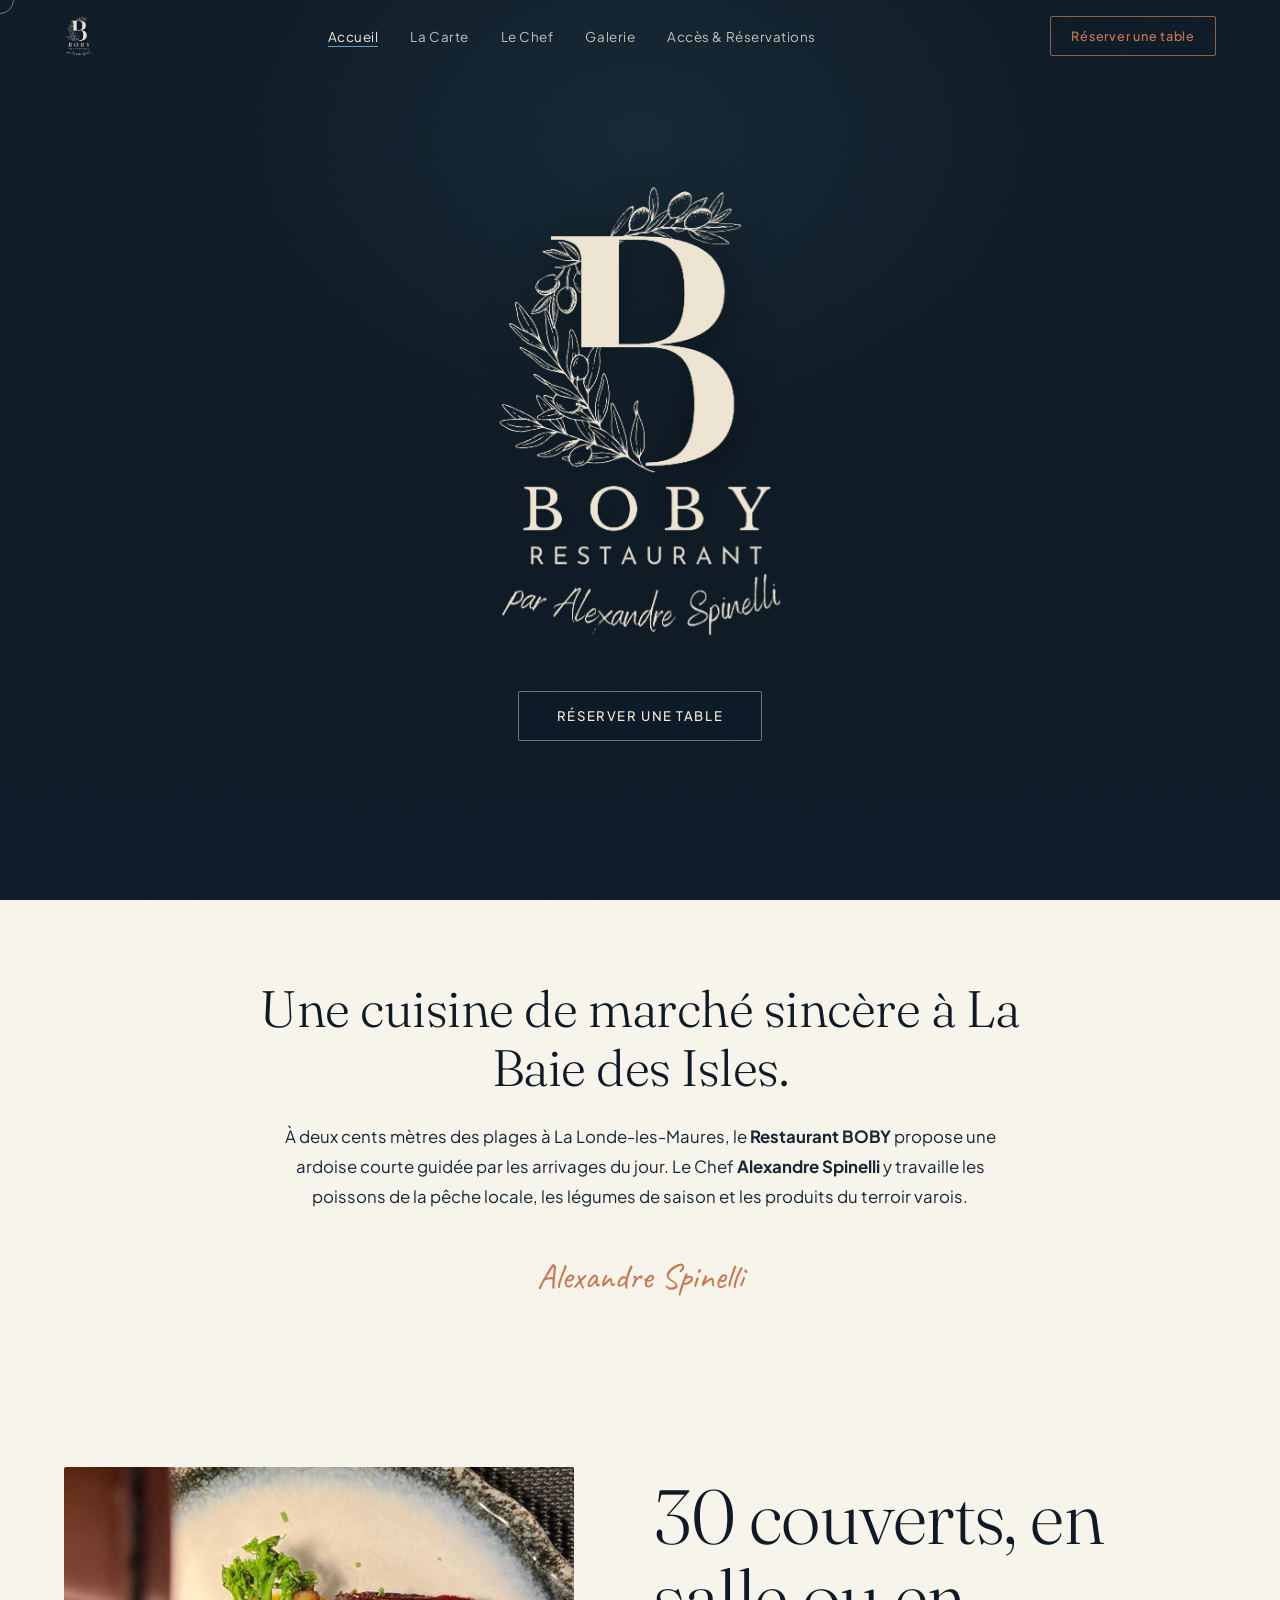
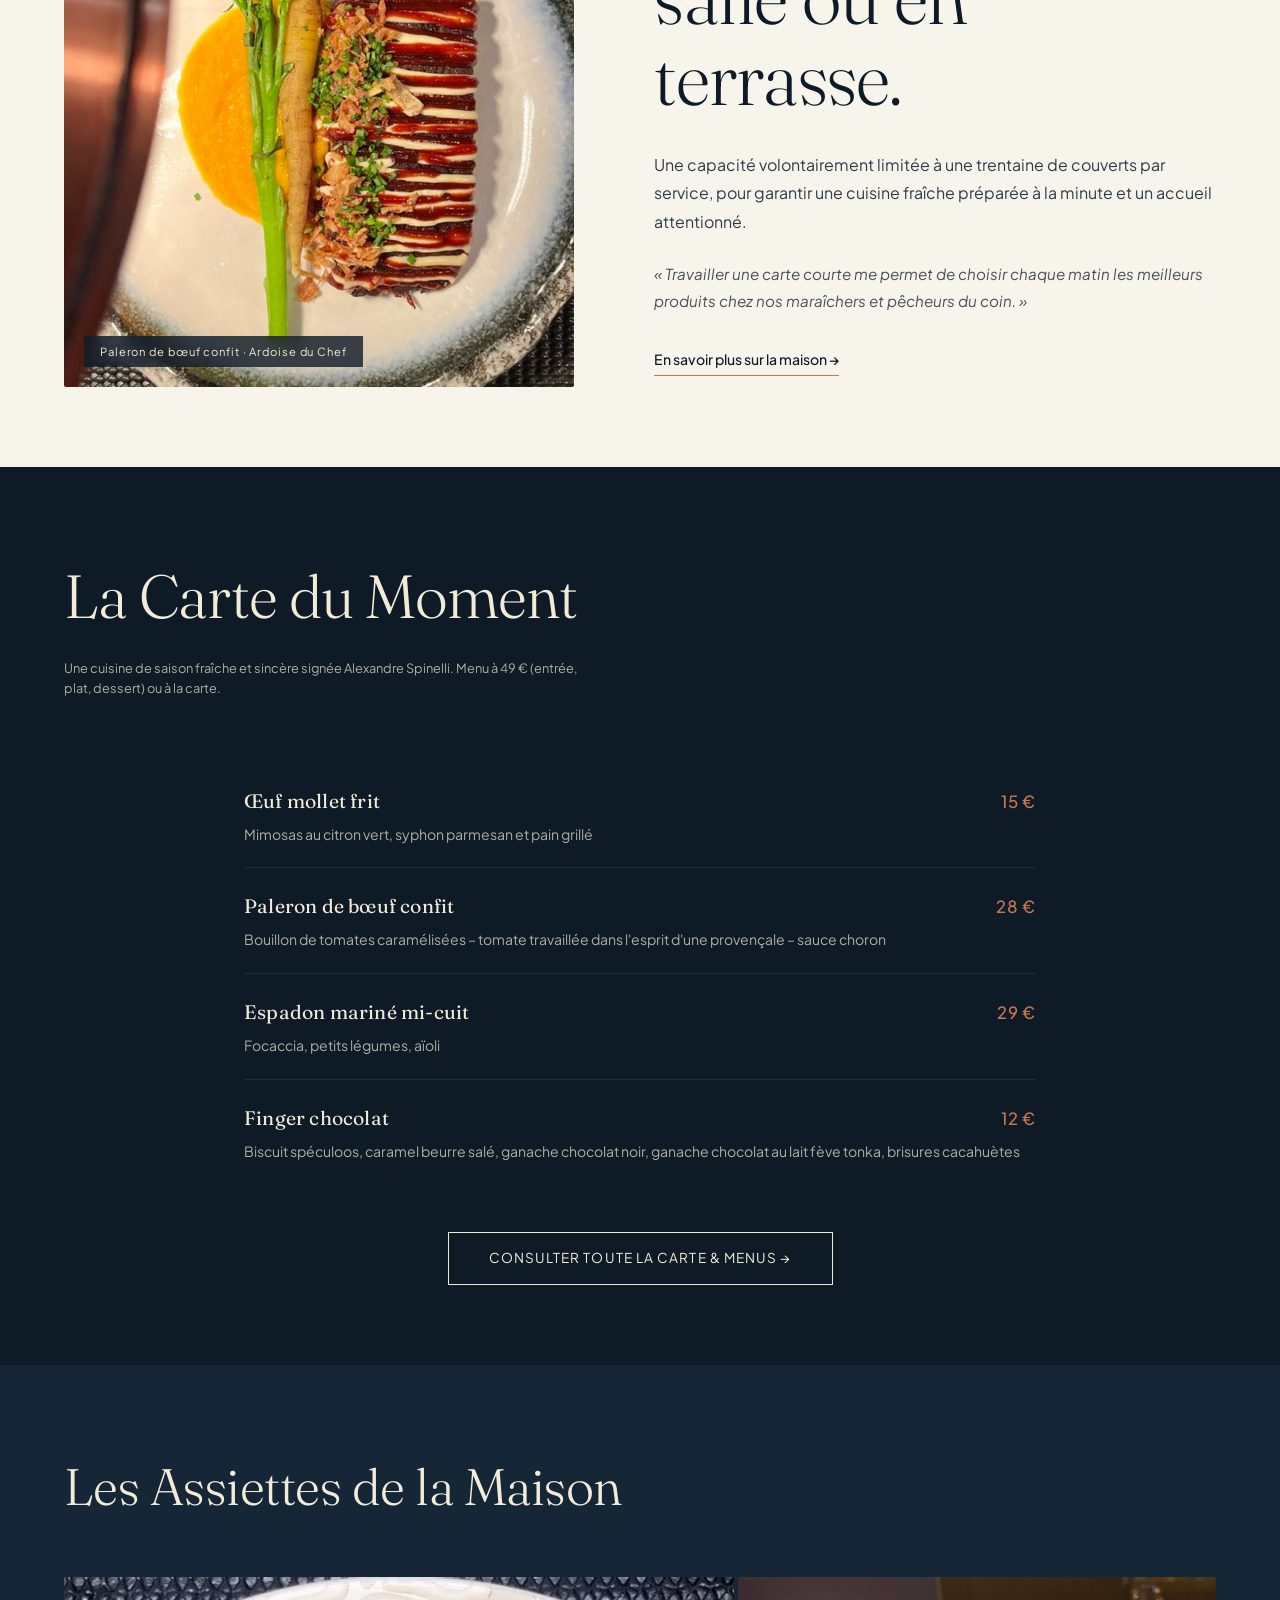
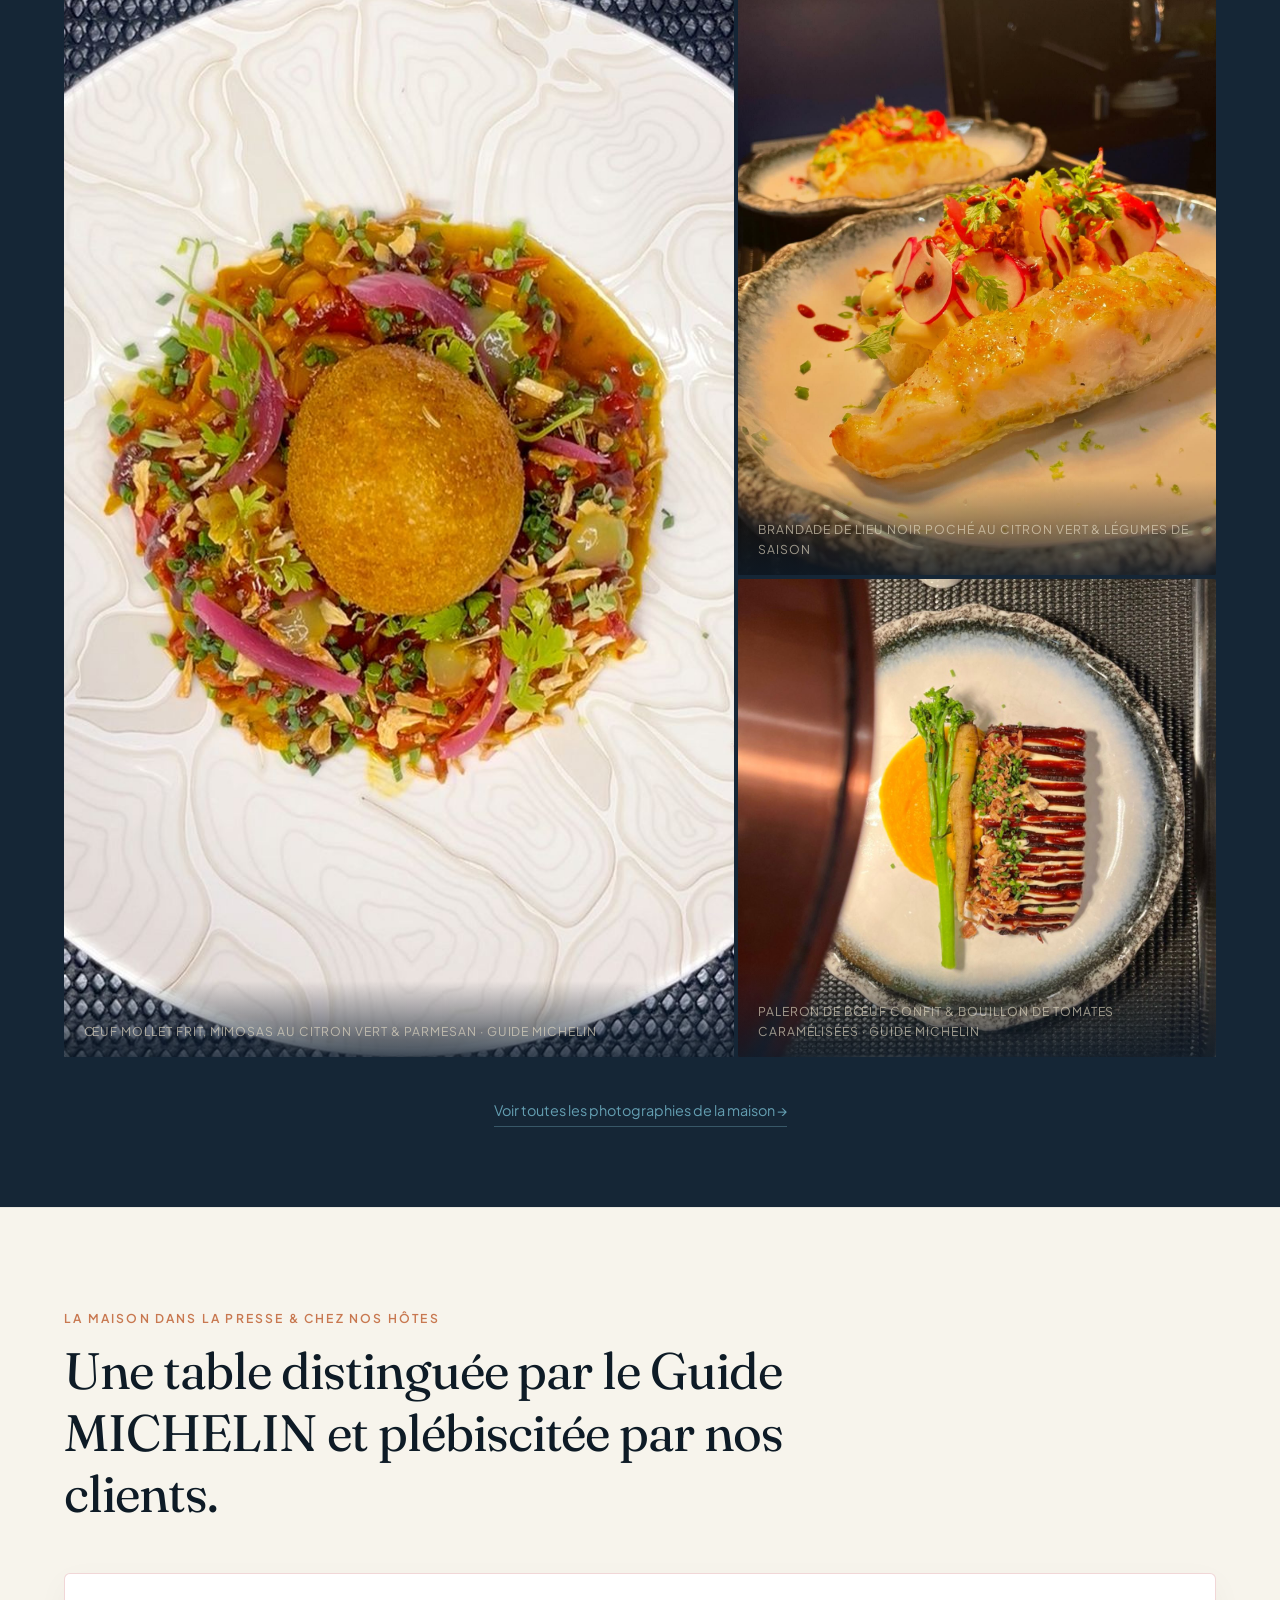
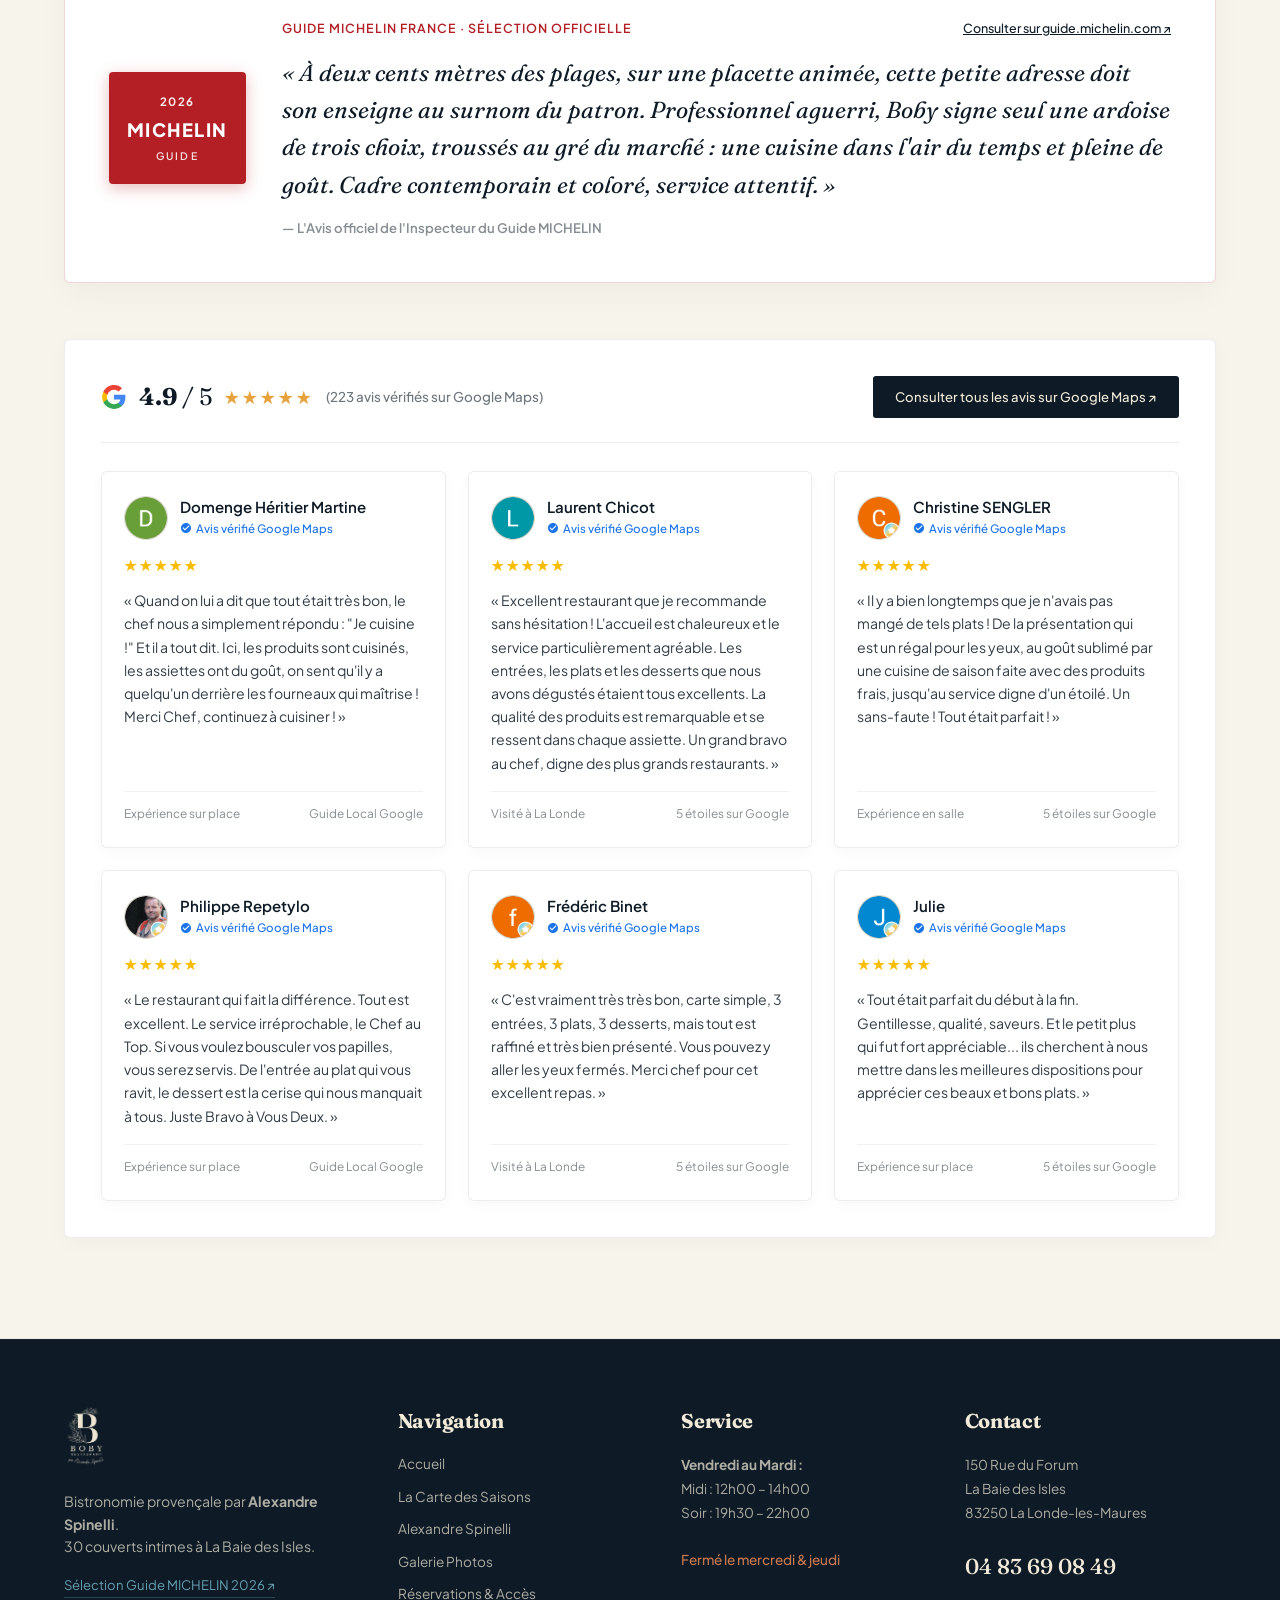
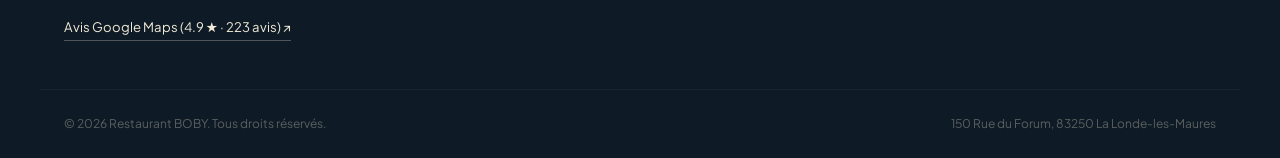
==== commit e1f41a0e: "fix: remove hero tagline and adapt mobile gallery to clean vertical responsive grid" ====
--- a/index.html
+++ b/index.html
@@ -79,7 +79,7 @@
   <link rel="preconnect" href="https://fonts.gstatic.com" crossorigin>
   <link href="https://fonts.googleapis.com/css2?family=Fraunces:ital,opsz,wght@0,9..144,300;0,9..144,400;0,9..144,500;0,9..144,600;0,9..144,700;1,9..144,300;1,9..144,400;1,9..144,500&family=Plus+Jakarta+Sans:ital,wght@0,300;0,400;0,500;0,600;0,700;1,400&family=Caveat:wght@500;700&display=swap" rel="stylesheet">
 
-  <link rel="stylesheet" href="assets/css/main.css?v=3.2">
+  <link rel="stylesheet" href="assets/css/main.css?v=3.3">
 </head>
 <body>
 
@@ -140,7 +140,6 @@
         </div>
 
         <div class="hero-cta-wrap" id="hero-cta-wrap">
-          <p class="hero-tagline">Bistronomie en Provence · La Baie des Isles</p>
           <a href="#reservation" class="hero-cta">Réserver une table</a>
         </div>
       </section>
@@ -803,13 +802,13 @@
             <div class="form-row form-row--half">
               <div class="form-group">
                 <label for="resa-nom" class="form-label">Nom & Prénom *</label>
-                <input type="text" id="resa-nom" name="nom" class="form-input" placeholder="Ex. Jean Dupont" required autocomplete="name">
+                <input type="text" id="resa-nom" name="nom" class="form-input" placeholder="Ex. Jean Dupont" required autocomplete="name" maxlength="80">
                 <span class="form-error"></span>
               </div>
 
               <div class="form-group">
                 <label for="resa-tel" class="form-label">Téléphone *</label>
-                <input type="tel" id="resa-tel" name="tel" class="form-input" placeholder="Ex. 06 12 34 56 78" required autocomplete="tel">
+                <input type="tel" id="resa-tel" name="tel" class="form-input" placeholder="Ex. 06 12 34 56 78" required autocomplete="tel" maxlength="20">
                 <span class="form-error"></span>
               </div>
             </div>
@@ -817,7 +816,7 @@
             <div class="form-row form-row--half">
               <div class="form-group">
                 <label for="resa-email" class="form-label">Adresse e-mail <span class="form-optional">(optionnel)</span></label>
-                <input type="email" id="resa-email" name="email" class="form-input" placeholder="jean.dupont@email.fr" autocomplete="email">
+                <input type="email" id="resa-email" name="email" class="form-input" placeholder="jean.dupont@email.fr" autocomplete="email" maxlength="100">
                 <span class="form-error"></span>
               </div>
 
@@ -878,7 +877,7 @@
 
             <div class="form-group">
               <label for="resa-message" class="form-label">Remarques particulières <span class="form-optional">(allergies, occasion spéciale...)</span></label>
-              <textarea id="resa-message" name="message" class="form-input" rows="3" placeholder="Indiquez vos allergies alimentaires ou préférences éventuelles..."></textarea>
+              <textarea id="resa-message" name="message" class="form-input" rows="3" placeholder="Indiquez vos allergies alimentaires ou préférences éventuelles..." maxlength="600"></textarea>
             </div>
 
             <button type="submit" class="btn-submit" id="btn-resa-submit">
--- a/assets/css/main.css
+++ b/assets/css/main.css
@@ -1807,6 +1807,16 @@
 
   .galerie-layout { grid-template-columns: 1fr; }
   .galerie-item--tall { grid-row: auto; }
+
+  .galerie-grid-complete {
+    display: grid !important;
+    grid-template-columns: repeat(2, 1fr) !important;
+    gap: 14px !important;
+  }
+  .galerie-grid-complete .galerie-item:first-child {
+    grid-column: span 2 !important;
+    aspect-ratio: 16/10 !important;
+  }
 }
 
 /* ================================================================
@@ -1831,26 +1841,36 @@
   .chef-distinctions { flex-wrap: wrap; gap: 12px; }
 
   .galerie-layout {
-    display: flex;
-    overflow-x: auto;
-    scroll-snap-type: x mandatory;
-    -webkit-overflow-scrolling: touch;
-    gap: 12px;
-    padding: 0 16px;
-    scrollbar-width: none;
+    display: grid !important;
+    grid-template-columns: 1fr 1fr !important;
+    gap: 10px !important;
+    padding: 0 16px !important;
+    overflow-x: visible !important;
   }
 
-  .galerie-layout::-webkit-scrollbar { display: none; }
-
-  .galerie-item,
   .galerie-item--tall {
-    flex: 0 0 85vw;
-    min-height: 60vw;
-    scroll-snap-align: center;
-    grid-row: auto;
+    grid-column: span 2 !important;
+    grid-row: auto !important;
+    aspect-ratio: 16/11 !important;
+    flex: none !important;
+    min-height: auto !important;
   }
 
-  .galerie-dots { display: flex; }
+  .galerie-item:not(.galerie-item--tall) {
+    grid-column: span 1 !important;
+    aspect-ratio: 1/1 !important;
+    flex: none !important;
+    min-height: auto !important;
+  }
+
+  .galerie-dots { display: none !important; }
+
+  .galerie-caption {
+    font-size: 0.7rem !important;
+    padding: 28px 12px 10px !important;
+    letter-spacing: 0.04em !important;
+    line-height: 1.3 !important;
+  }
 
   .avis-grid { grid-template-columns: 1fr; }
   .avis-header { flex-direction: column; gap: 16px; padding: 0 16px; }
@@ -1868,20 +1888,25 @@
   .formules-grid { grid-template-columns: 1fr !important; gap: 24px !important; }
   .acces-grid { grid-template-columns: 1fr !important; gap: 20px !important; }
   .valeurs-grid { grid-template-columns: 1fr !important; gap: 20px !important; }
+
   .galerie-grid-complete {
-    display: flex !important;
-    overflow-x: auto !important;
-    scroll-snap-type: x mandatory !important;
-    -webkit-overflow-scrolling: touch !important;
-    gap: 14px !important;
-    scrollbar-width: none !important;
+    display: grid !important;
+    grid-template-columns: repeat(2, 1fr) !important;
+    gap: 10px !important;
+    padding: 0 16px !important;
+    overflow-x: visible !important;
   }
-  .galerie-grid-complete::-webkit-scrollbar { display: none; }
+
   .galerie-grid-complete .galerie-item {
-    flex: 0 0 88vw !important;
-    aspect-ratio: 4/3 !important;
-    grid-column: auto !important;
-    scroll-snap-align: center !important;
+    flex: none !important;
+    width: 100% !important;
+    aspect-ratio: 1/1 !important;
+    grid-column: span 1 !important;
   }
-}
-
+
+  .galerie-grid-complete .galerie-item:first-child {
+    grid-column: span 2 !important;
+    aspect-ratio: 16/11 !important;
+  }
+}
+
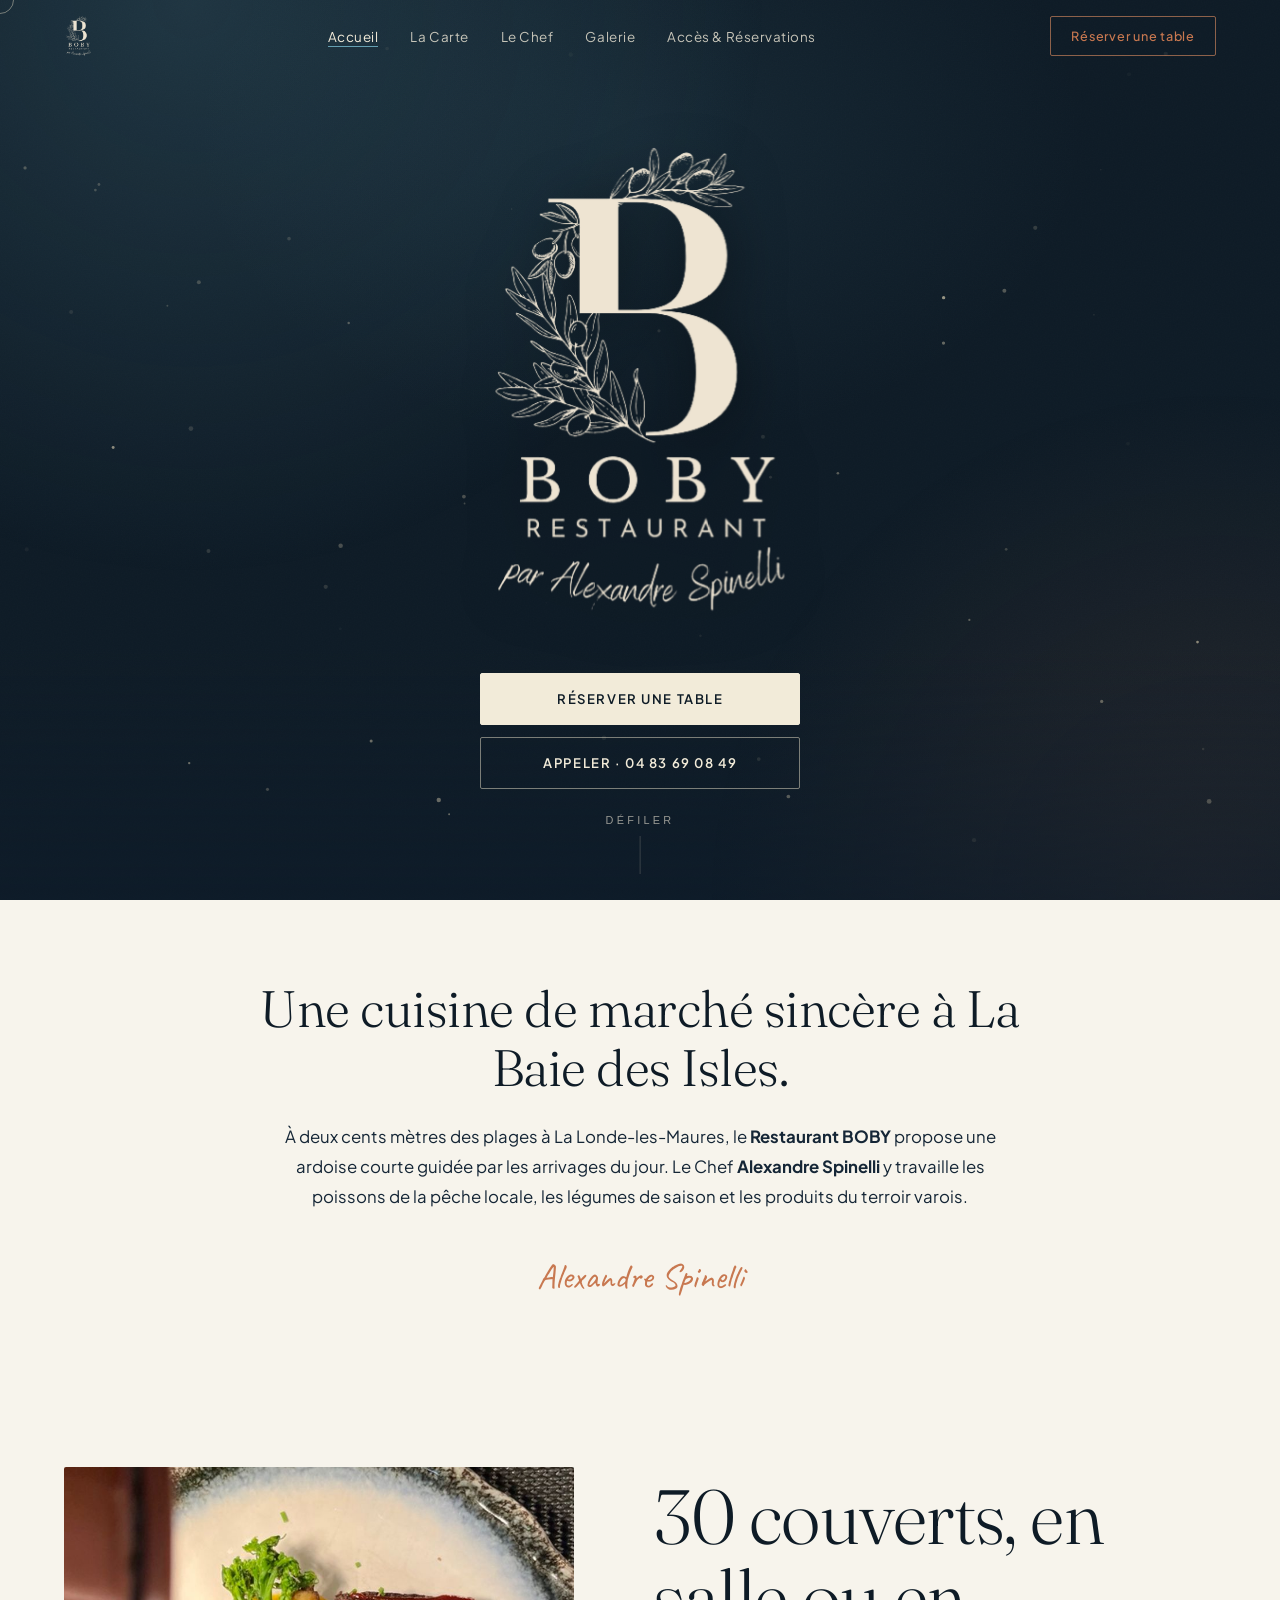
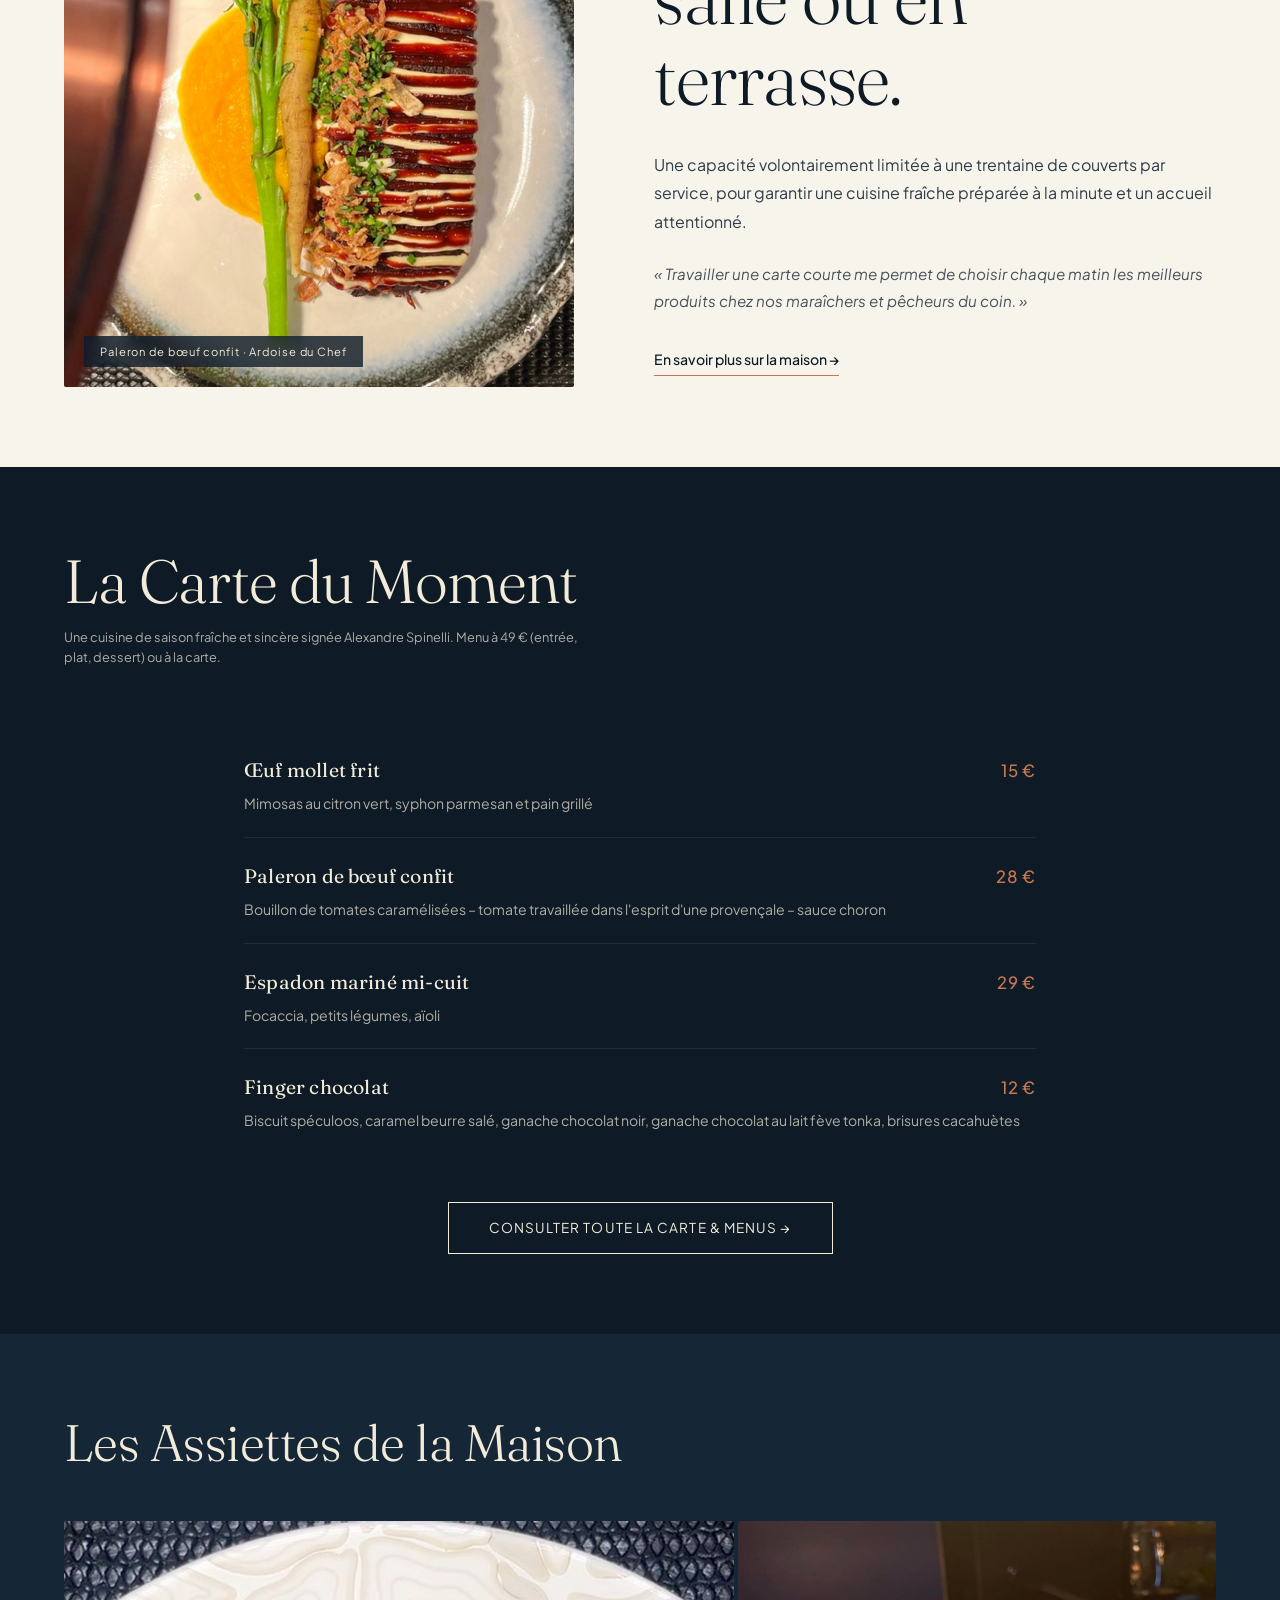
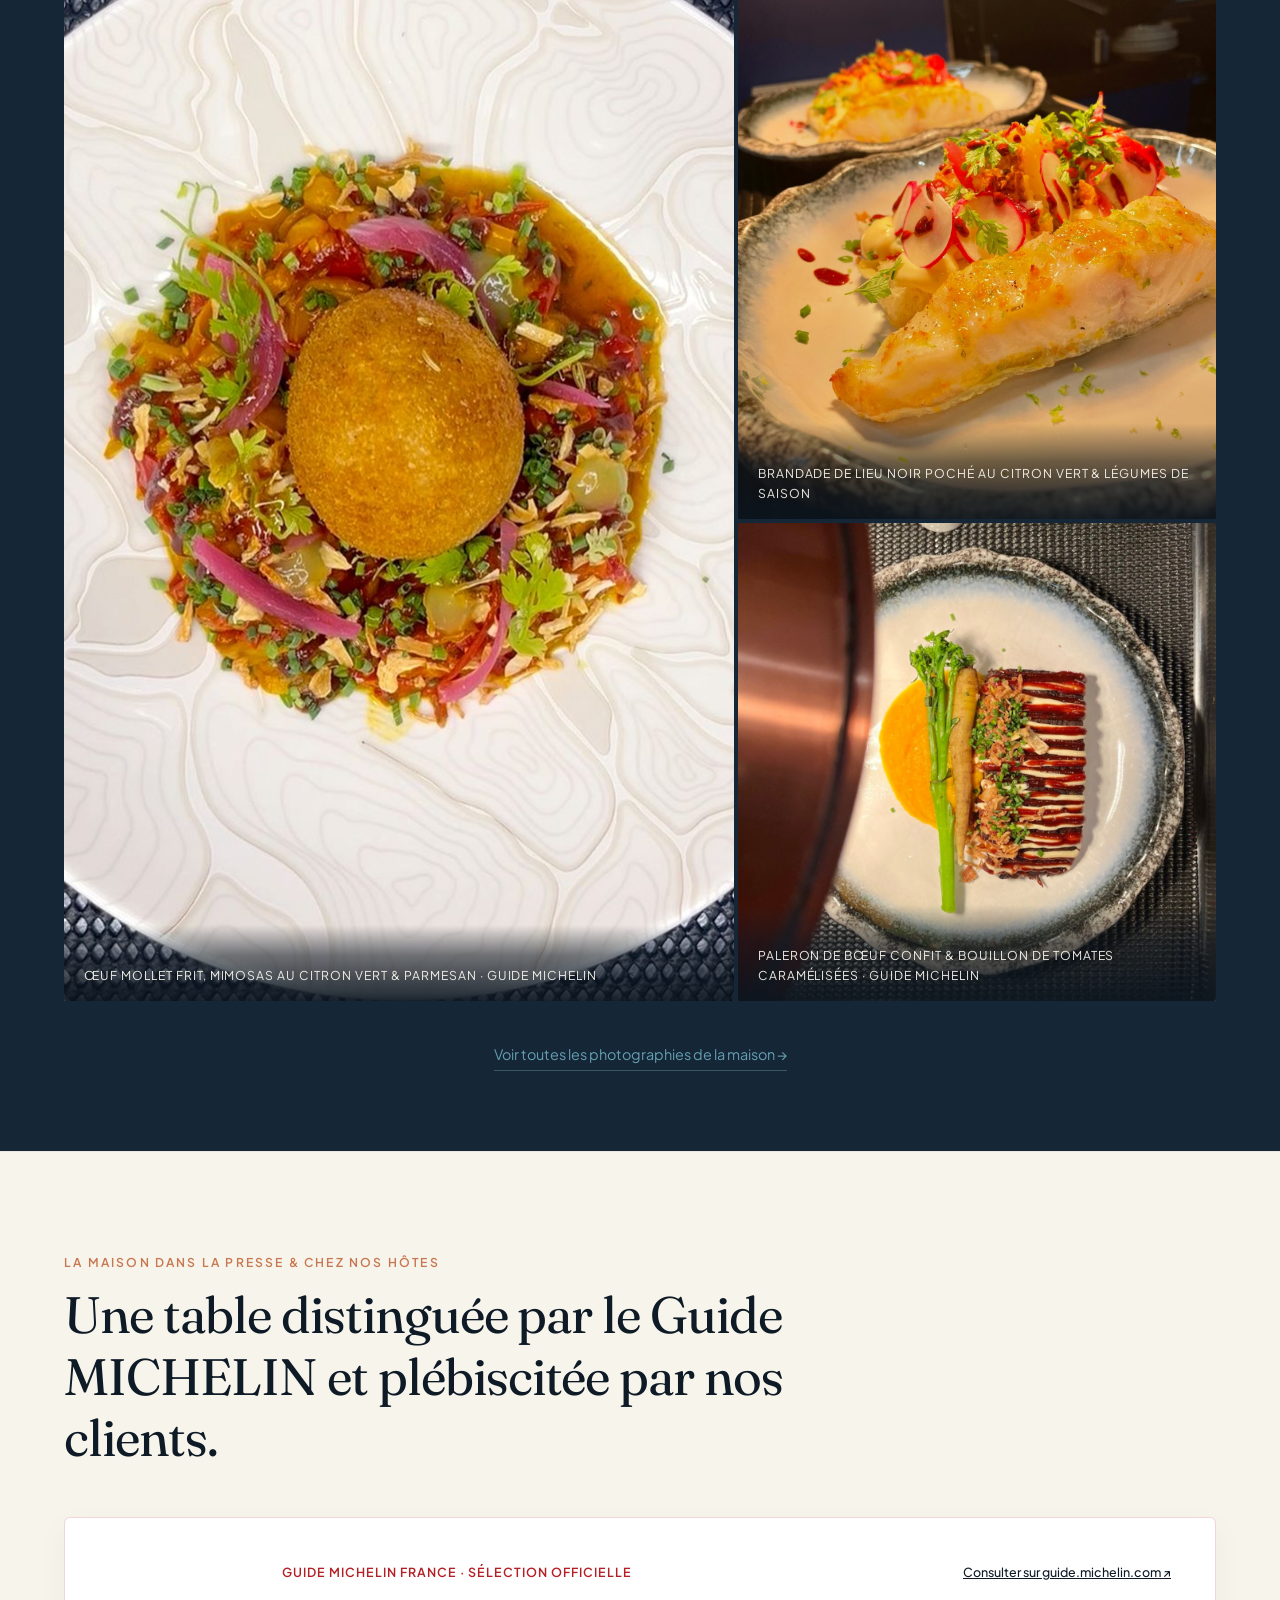
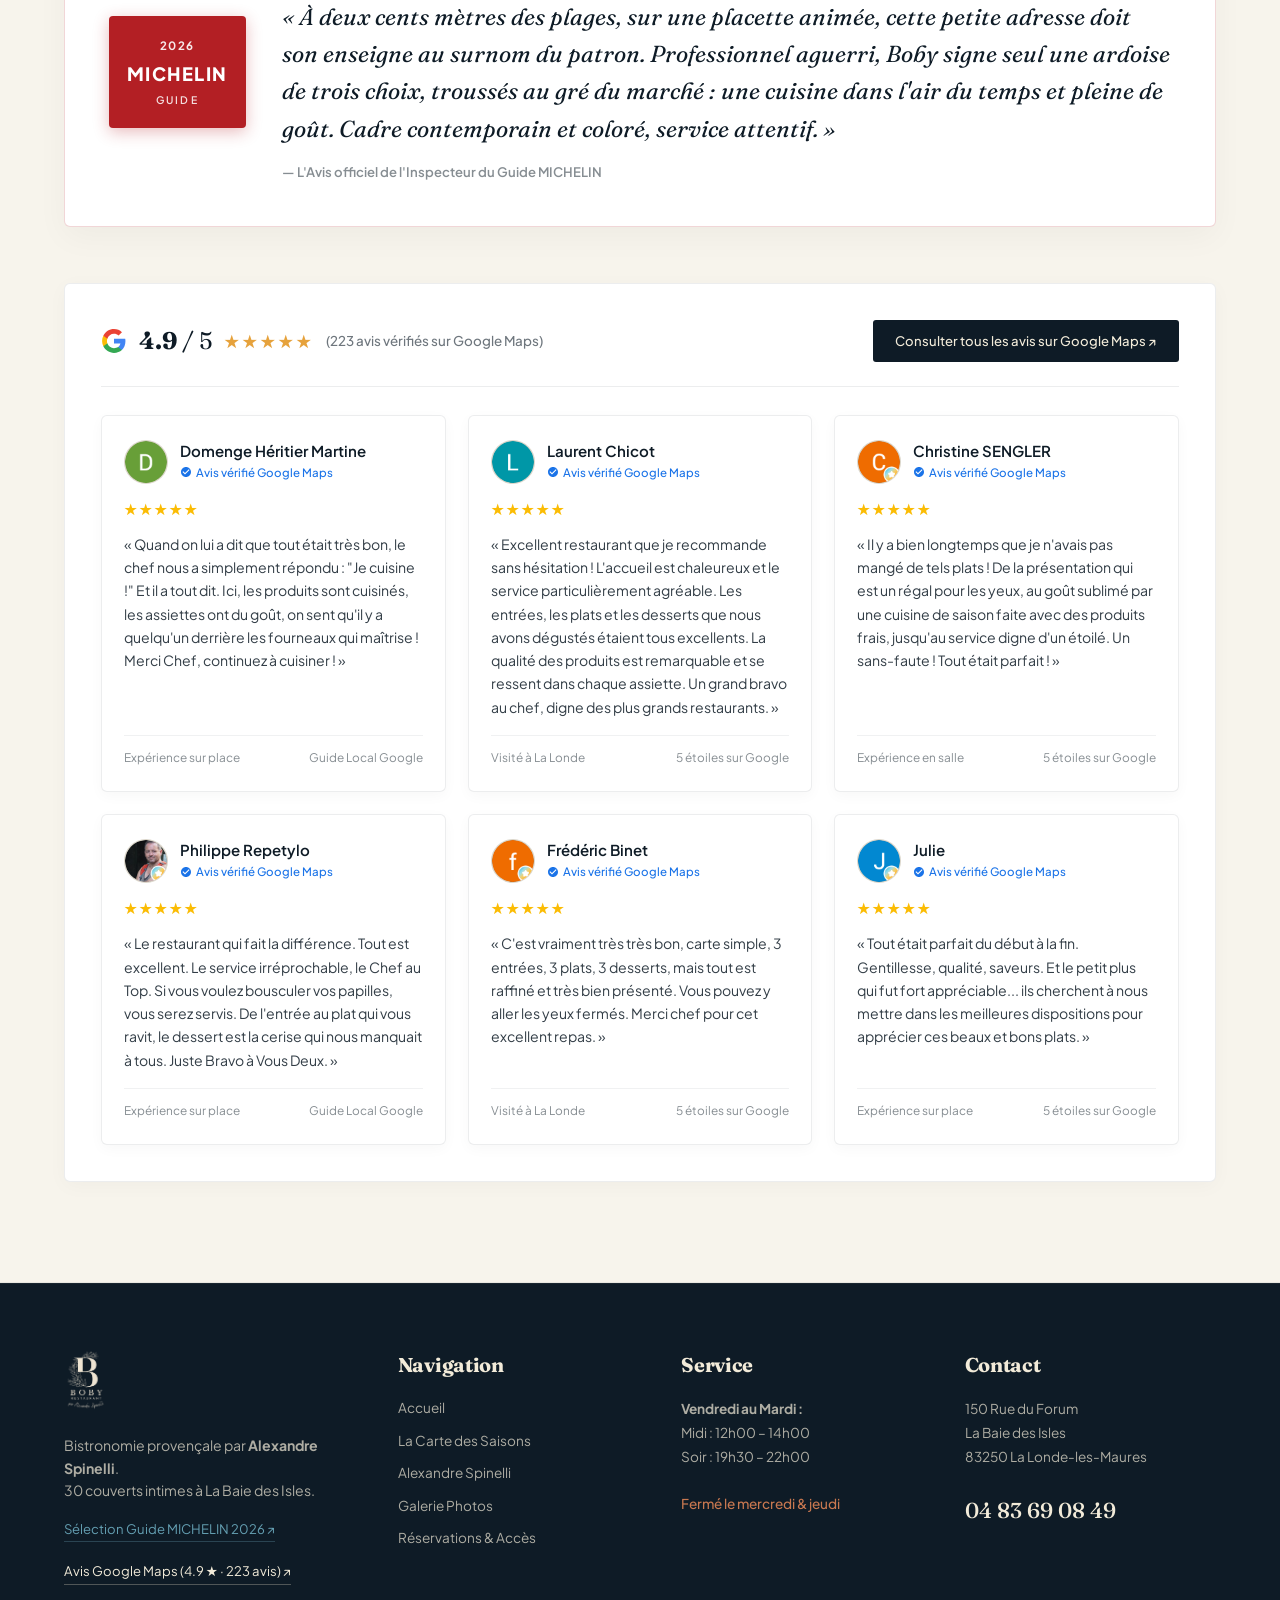
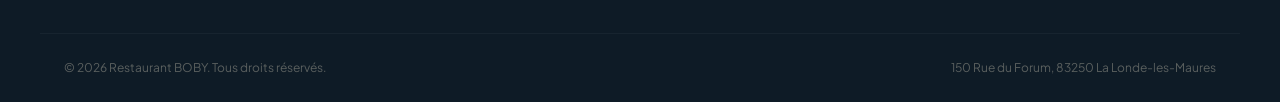
==== commit 13b2b5c9: "feat: animation d'accueil (logo révélé par morceaux, reflet, poussière dorée, parallaxe), barre Appe" ====
--- a/index.html
+++ b/index.html
@@ -79,7 +79,7 @@
   <link rel="preconnect" href="https://fonts.gstatic.com" crossorigin>
   <link href="https://fonts.googleapis.com/css2?family=Fraunces:ital,opsz,wght@0,9..144,300;0,9..144,400;0,9..144,500;0,9..144,600;0,9..144,700;1,9..144,300;1,9..144,400;1,9..144,500&family=Plus+Jakarta+Sans:ital,wght@0,300;0,400;0,500;0,600;0,700;1,400&family=Caveat:wght@500;700&display=swap" rel="stylesheet">
 
-  <link rel="stylesheet" href="assets/css/main.css?v=3.3">
+  <link rel="stylesheet" href="assets/css/main.css?v=3.4">
 </head>
 <body>
 
@@ -133,15 +133,33 @@
 
       <!-- HERO IMMERSIF AVEC LE LOGO OFFICIEL FOURNI PAR LE CLIENT -->
       <section class="hero" id="hero" aria-label="Restaurant BOBY">
+        <div class="hero-light hero-light--a" aria-hidden="true"></div>
+        <div class="hero-light hero-light--b" aria-hidden="true"></div>
         <div class="hero-grain"></div>
-
-        <div class="hero-logo-wrap" id="hero-logo-wrap">
-          <img src="assets/img/boby-logo-light.png" alt="Restaurant BOBY par Alexandre Spinelli" class="hero-logo-img">
-        </div>
-
-        <div class="hero-cta-wrap" id="hero-cta-wrap">
-          <a href="#reservation" class="hero-cta">Réserver une table</a>
-        </div>
+        <canvas class="hero-motes" id="hero-motes" aria-hidden="true"></canvas>
+
+        <div class="hero-stage" id="hero-stage">
+          <h1 class="visually-hidden">Restaurant BOBY par Alexandre Spinelli, bistronomie à La Londe-les-Maures</h1>
+          <div class="hero-logo-wrap" id="hero-logo-wrap">
+            <div class="logo-art" role="img" aria-label="Restaurant BOBY par Alexandre Spinelli">
+              <div class="logo-slice logo-slice--mark"><img src="assets/img/boby-logo-light.png" alt="" width="731" height="1097" decoding="async" fetchpriority="high"></div>
+              <div class="logo-slice logo-slice--name"><img src="assets/img/boby-logo-light.png" alt="" aria-hidden="true"></div>
+              <div class="logo-slice logo-slice--type"><img src="assets/img/boby-logo-light.png" alt="" aria-hidden="true"></div>
+              <div class="logo-slice logo-slice--sign"><img src="assets/img/boby-logo-light.png" alt="" aria-hidden="true"></div>
+              <div class="logo-shine" aria-hidden="true"><i></i></div>
+            </div>
+          </div>
+
+          <div class="hero-cta-wrap" id="hero-cta-wrap">
+            <a href="#reservation" class="hero-cta hero-cta--main">Réserver une table</a>
+            <a href="tel:0483690849" class="hero-cta hero-cta--call" aria-label="Appeler le restaurant au 04 83 69 08 49">Appeler · 04 83 69 08 49</a>
+          </div>
+        </div>
+
+        <button type="button" class="hero-scroll" id="hero-scroll" aria-label="Découvrir la maison">
+          <span class="hero-scroll-label">Défiler</span>
+          <span class="hero-scroll-line" aria-hidden="true"></span>
+        </button>
       </section>
 
       <!-- INTRO ÉPURÉE -->
@@ -990,6 +1008,12 @@
     </div>
   </footer>
 
-  <script src="assets/js/main.js"></script>
+  <!-- Barre d'actions mobile -->
+  <div class="mobile-bar" id="mobile-bar">
+    <a href="tel:0483690849" class="mobile-bar-btn mobile-bar-btn--call">Appeler</a>
+    <a href="#reservation" class="mobile-bar-btn mobile-bar-btn--resa">Réserver</a>
+  </div>
+
+  <script src="assets/js/main.js?v=3.4"></script>
 </body>
 </html>
--- a/assets/css/main.css
+++ b/assets/css/main.css
@@ -479,6 +479,7 @@
    ================================================================ */
 .hero {
   position: relative;
+  min-height: 100vh;
   min-height: 100svh;
   background: var(--deep);
   display: flex;
@@ -530,27 +531,6 @@
   box-shadow: none !important;
 }
 
-.hero-logo-wrap img,
-.hero-logo-wrap .hero-logo-img {
-  display: block;
-  max-height: min(520px, 56vh);
-  width: auto;
-  max-width: min(460px, 86vw);
-  border: none !important;
-  border-radius: 0 !important;
-  background: transparent !important;
-  box-shadow: none !important;
-  filter: drop-shadow(0 6px 24px rgba(0,0,0,0.45));
-  animation: logo-fade-in 1.2s var(--ease-out) forwards;
-  user-select: none;
-  pointer-events: none;
-}
-
-@keyframes logo-fade-in {
-  from { opacity: 0; transform: translateY(14px) scale(0.97); }
-  to   { opacity: 1; transform: translateY(0) scale(1); }
-}
-
 /* CTA hero & Tagline */
 .hero-cta-wrap {
   position: relative;
@@ -560,7 +540,6 @@
   align-items: center;
   gap: 16px;
   margin-top: 28px;
-  animation: fade-up 0.8s 0.6s var(--ease-out) both;
 }
 
 @keyframes fade-up {
@@ -577,33 +556,6 @@
   color: var(--sand);
   opacity: 0.72;
   margin: 0;
-}
-
-.hero-cta {
-  display: inline-block;
-  padding: 13px 38px;
-  border: 1.5px solid rgba(232, 223, 200, 0.45);
-  border-radius: 2px;
-  font-family: var(--font-body);
-  font-size: 0.82rem;
-  font-weight: 500;
-  letter-spacing: 0.12em;
-  text-transform: uppercase;
-  color: var(--sand);
-  background: rgba(13, 27, 42, 0.45);
-  backdrop-filter: blur(8px);
-  -webkit-backdrop-filter: blur(8px);
-  position: relative;
-  overflow: hidden;
-  transition: all var(--dur-mid) var(--ease-out);
-}
-
-.hero-cta:hover {
-  background: var(--sand);
-  border-color: var(--sand);
-  color: var(--deep);
-  transform: translateY(-2px);
-  box-shadow: 0 8px 24px rgba(0, 0, 0, 0.35);
 }
 
 /* ================================================================
@@ -1828,11 +1780,6 @@
   .header-inner { padding: 0 16px; }
 
   .hero-logo-wrap .boby-logo { width: min(300px, 88vw); }
-  .hero-logo-wrap img,
-  .hero-logo-wrap .hero-logo-img {
-    max-height: min(360px, 46vh);
-    max-width: 82vw;
-  }
 
   .nav-pages-grid { grid-template-columns: 1fr; }
 
@@ -1910,3 +1857,218 @@
   }
 }
 
+
+
+/* ================================================================
+   HERO v3.4 — révélation du logo, lumière, poussière dorée
+   Animations : transform / opacity uniquement.
+   ================================================================ */
+.hero-stage {
+  position: relative; z-index: 2;
+  display: flex; flex-direction: column; align-items: center;
+  padding: calc(var(--header-h) + 8px) 20px 72px;
+  will-change: transform, opacity;
+}
+
+.hero-logo-wrap { perspective: 800px; }
+
+.logo-art {
+  position: relative;
+  width: min(360px, 74vw, calc((100svh - 380px) * 0.6663));
+  min-width: 190px;
+  filter: drop-shadow(0 10px 30px rgba(0,0,0,.45));
+  -webkit-user-select: none; user-select: none; pointer-events: none;
+}
+
+.logo-slice { position: relative; overflow: hidden; }
+.logo-slice img {
+  position: absolute; left: 0; width: 100%; height: auto;
+  opacity: 0;
+  animation: slice-in 1.5s var(--ease-out) both;
+}
+.logo-slice--mark { aspect-ratio: 731 / 702; }
+.logo-slice--mark img { top: 0; animation-name: mark-in; animation-duration: 2s; animation-delay: .15s; }
+.logo-slice--name { aspect-ratio: 731 / 115; }
+.logo-slice--name img { top: -610.43%; animation-delay: 1.05s; }
+.logo-slice--type { aspect-ratio: 731 / 88; }
+.logo-slice--type img { top: -928.41%; animation-delay: 1.4s; }
+.logo-slice--sign { aspect-ratio: 731 / 192; }
+.logo-slice--sign img { top: -471.35%; animation-delay: 1.75s; animation-duration: 1.8s; }
+
+@keyframes slice-in {
+  from { opacity: 0; transform: translateY(34%); }
+  to   { opacity: 1; transform: translateY(0); }
+}
+@keyframes mark-in {
+  0%   { opacity: 0; transform: scale(1.07) translateY(6%); }
+  100% { opacity: 1; transform: scale(1) translateY(0); }
+}
+
+/* Reflet de lumière qui traverse le logo (limité à sa forme par le masque) */
+.logo-shine {
+  position: absolute; inset: 0; overflow: hidden;
+  -webkit-mask: url("../img/boby-logo-light.png") center / 100% 100% no-repeat;
+          mask: url("../img/boby-logo-light.png") center / 100% 100% no-repeat;
+}
+.logo-shine i {
+  position: absolute; top: -10%; bottom: -10%; left: 0; width: 55%;
+  background: linear-gradient(100deg, transparent 0%, rgba(255,246,222,.0) 15%, rgba(255,243,214,.95) 50%, rgba(255,246,222,.0) 85%, transparent 100%);
+  transform: translateX(-130%) skewX(-12deg);
+  animation: shine 8s ease-in-out 3s infinite;
+}
+@keyframes shine {
+  0%   { transform: translateX(-130%) skewX(-12deg); }
+  22%  { transform: translateX(260%)  skewX(-12deg); }
+  100% { transform: translateX(260%)  skewX(-12deg); }
+}
+
+/* Lumière de mer qui dérive derrière le logo */
+.hero-light {
+  position: absolute; z-index: 0; pointer-events: none;
+  border-radius: 50%;
+  will-change: transform;
+}
+.hero-light--a {
+  width: 90vmax; height: 90vmax; left: -30vmax; top: -45vmax;
+  background: radial-gradient(closest-side, rgba(100,159,178,.20), transparent);
+  animation: drift-a 22s ease-in-out infinite alternate;
+}
+.hero-light--b {
+  width: 80vmax; height: 80vmax; right: -35vmax; bottom: -40vmax;
+  background: radial-gradient(closest-side, rgba(200,120,80,.13), transparent);
+  animation: drift-b 26s ease-in-out infinite alternate;
+}
+@keyframes drift-a { to { transform: translate3d(14vmax, 8vmax, 0) scale(1.12); } }
+@keyframes drift-b { to { transform: translate3d(-12vmax, -9vmax, 0) scale(1.1); } }
+
+.hero-motes {
+  position: absolute; inset: 0; width: 100%; height: 100%;
+  z-index: 1; pointer-events: none;
+  opacity: 0; animation: fade-up-plain 2.4s ease-out .6s forwards;
+}
+@keyframes fade-up-plain { to { opacity: 1; } }
+
+/* Boutons */
+.hero-cta-wrap {
+  flex-direction: column; gap: 12px; margin-top: 34px;
+  width: min(320px, 86vw);
+  opacity: 0; animation: fade-up .9s var(--ease-out) 2.2s forwards;
+}
+.hero-cta {
+  display: flex; align-items: center; justify-content: center;
+  width: 100%; min-height: 52px; padding: 14px 24px;
+  border: 1.5px solid rgba(232,223,200,.5);
+  border-radius: 2px;
+  font-family: var(--font-body); font-size: .82rem; font-weight: 600;
+  letter-spacing: .12em; text-transform: uppercase; text-align: center;
+  color: var(--sand);
+  transition: background var(--dur-mid) var(--ease-out), color var(--dur-mid) var(--ease-out), transform var(--dur-mid) var(--ease-out), border-color var(--dur-mid) var(--ease-out);
+}
+.hero-cta--main { background: var(--sand); border-color: var(--sand); color: var(--deep); }
+.hero-cta--main:hover { background: var(--white); transform: translateY(-2px); }
+.hero-cta--call:hover { background: rgba(232,223,200,.1); border-color: var(--sand); transform: translateY(-2px); }
+.hero-cta:focus-visible, .hero-scroll:focus-visible, .mobile-bar-btn:focus-visible {
+  outline: 2px solid var(--sea-light); outline-offset: 3px;
+}
+
+/* Indication de défilement */
+.hero-scroll {
+  position: absolute; z-index: 2; left: 50%; bottom: max(18px, env(safe-area-inset-bottom));
+  transform: translateX(-50%);
+  display: flex; flex-direction: column; align-items: center; gap: 10px;
+  background: none; border: 0; cursor: pointer; color: var(--sand);
+  padding: 8px 14px;
+  opacity: 0; animation: fade-up-plain 1s ease-out 3s forwards;
+}
+.hero-scroll-label { font-size: .68rem; letter-spacing: .3em; text-transform: uppercase; opacity: .6; }
+.hero-scroll-line { position: relative; width: 1px; height: 38px; background: rgba(232,223,200,.2); overflow: hidden; }
+.hero-scroll-line::after {
+  content: ''; position: absolute; left: 0; top: 0; width: 100%; height: 100%;
+  background: var(--sand);
+  transform: translateY(-100%);
+  animation: scroll-cue 2.2s ease-in-out infinite;
+}
+@keyframes scroll-cue {
+  0% { transform: translateY(-100%); }
+  60%, 100% { transform: translateY(100%); }
+}
+
+@media (max-height: 740px) { .hero-scroll { display: none; } }
+
+/* Petits écrans bas (paysage) : on libère la place */
+@media (max-height: 640px) {
+  .logo-art { width: min(240px, 60vw, calc((100svh - 280px) * 0.6663)); }
+  .hero-cta-wrap { flex-direction: row; width: auto; margin-top: 20px; }
+  .hero-cta { width: auto; }
+  .hero-scroll { display: none; }
+}
+
+/* Barre d'actions mobile */
+.mobile-bar { display: none; }
+@media (max-width: 767px) {
+  .mobile-bar {
+    position: fixed; left: 0; right: 0; bottom: 0; z-index: 90;
+    display: grid; grid-template-columns: 1fr 1fr; gap: 10px;
+    padding: 10px 14px max(10px, env(safe-area-inset-bottom));
+    background: rgba(14,27,38,.96);
+    border-top: 1px solid rgba(232,223,200,.14);
+    transform: translateY(110%);
+    transition: transform .5s var(--ease-out);
+  }
+  .mobile-bar.is-visible { transform: translateY(0); }
+  .mobile-bar-btn {
+    display: flex; align-items: center; justify-content: center;
+    min-height: 48px; border-radius: 2px;
+    font-size: .8rem; font-weight: 600; letter-spacing: .1em; text-transform: uppercase;
+  }
+  .mobile-bar-btn--call { border: 1.5px solid rgba(232,223,200,.5); color: var(--sand); }
+  .mobile-bar-btn--resa { background: var(--rosee); color: var(--deep); border: 1.5px solid var(--rosee); }
+  .site-footer { padding-bottom: 84px; }
+}
+
+/* Apparition au défilement (classes ajoutées par le JS, retirées ensuite) */
+.reveal {
+  opacity: 0; transform: translateY(26px);
+  transition: opacity .9s ease-out var(--d, 0ms), transform .9s var(--ease-out) var(--d, 0ms);
+}
+.reveal.is-in { opacity: 1; transform: none; }
+
+@media (prefers-reduced-motion: reduce) {
+  .logo-slice img, .hero-cta-wrap, .hero-motes, .hero-scroll { opacity: 1 !important; animation: none !important; transform: none !important; }
+  .logo-slice img { transform: none !important; }
+  .logo-shine, .hero-light, .hero-scroll-line::after { animation: none !important; display: none; }
+  .reveal { opacity: 1; transform: none; transition: none; }
+}
+
+/* Burger : calé à droite, zone tactile 44 px */
+.burger-btn { margin-left: auto; width: 44px; height: 44px; padding: 10px; }
+.burger-btn:focus-visible { outline: 2px solid var(--sea-light); outline-offset: 2px; }
+
+/* Titres : interligne resserré (le 1.65 du corps était trop aéré) */
+h1, h2, h3 { line-height: 1.15; }
+
+/* Légendes de la galerie : voile plus net pour rester lisibles sur les photos claires */
+.galerie-caption {
+  background: linear-gradient(to top, rgba(10,20,30,.92) 0%, rgba(10,20,30,.55) 60%, transparent 100%);
+  color: rgba(247,244,236,.95);
+}
+
+/* Avis : carrousel horizontal sur mobile au lieu d'une pile de 40 écrans */
+@media (max-width: 640px) {
+  .reviews-grid-real {
+    display: flex; gap: 14px;
+    overflow-x: auto; overscroll-behavior-x: contain;
+    scroll-snap-type: x mandatory;
+    margin: 0 -16px; padding: 4px 16px 18px;
+    scroll-padding: 0 16px;
+    scrollbar-width: none;
+  }
+  .reviews-grid-real::-webkit-scrollbar { display: none; }
+  .reviews-grid-real > .real-review-card { flex: 0 0 86%; scroll-snap-align: start; }
+}
+
+@media (max-width: 640px) {
+  .google-reviews-section { background: transparent; border: 0; box-shadow: none; padding: 0; }
+  .reviews-grid-real { margin: 0 -24px; padding: 4px 24px 18px; scroll-padding: 0 24px; }
+  .reviews-grid-real > .real-review-card { flex-basis: 82%; }
+}
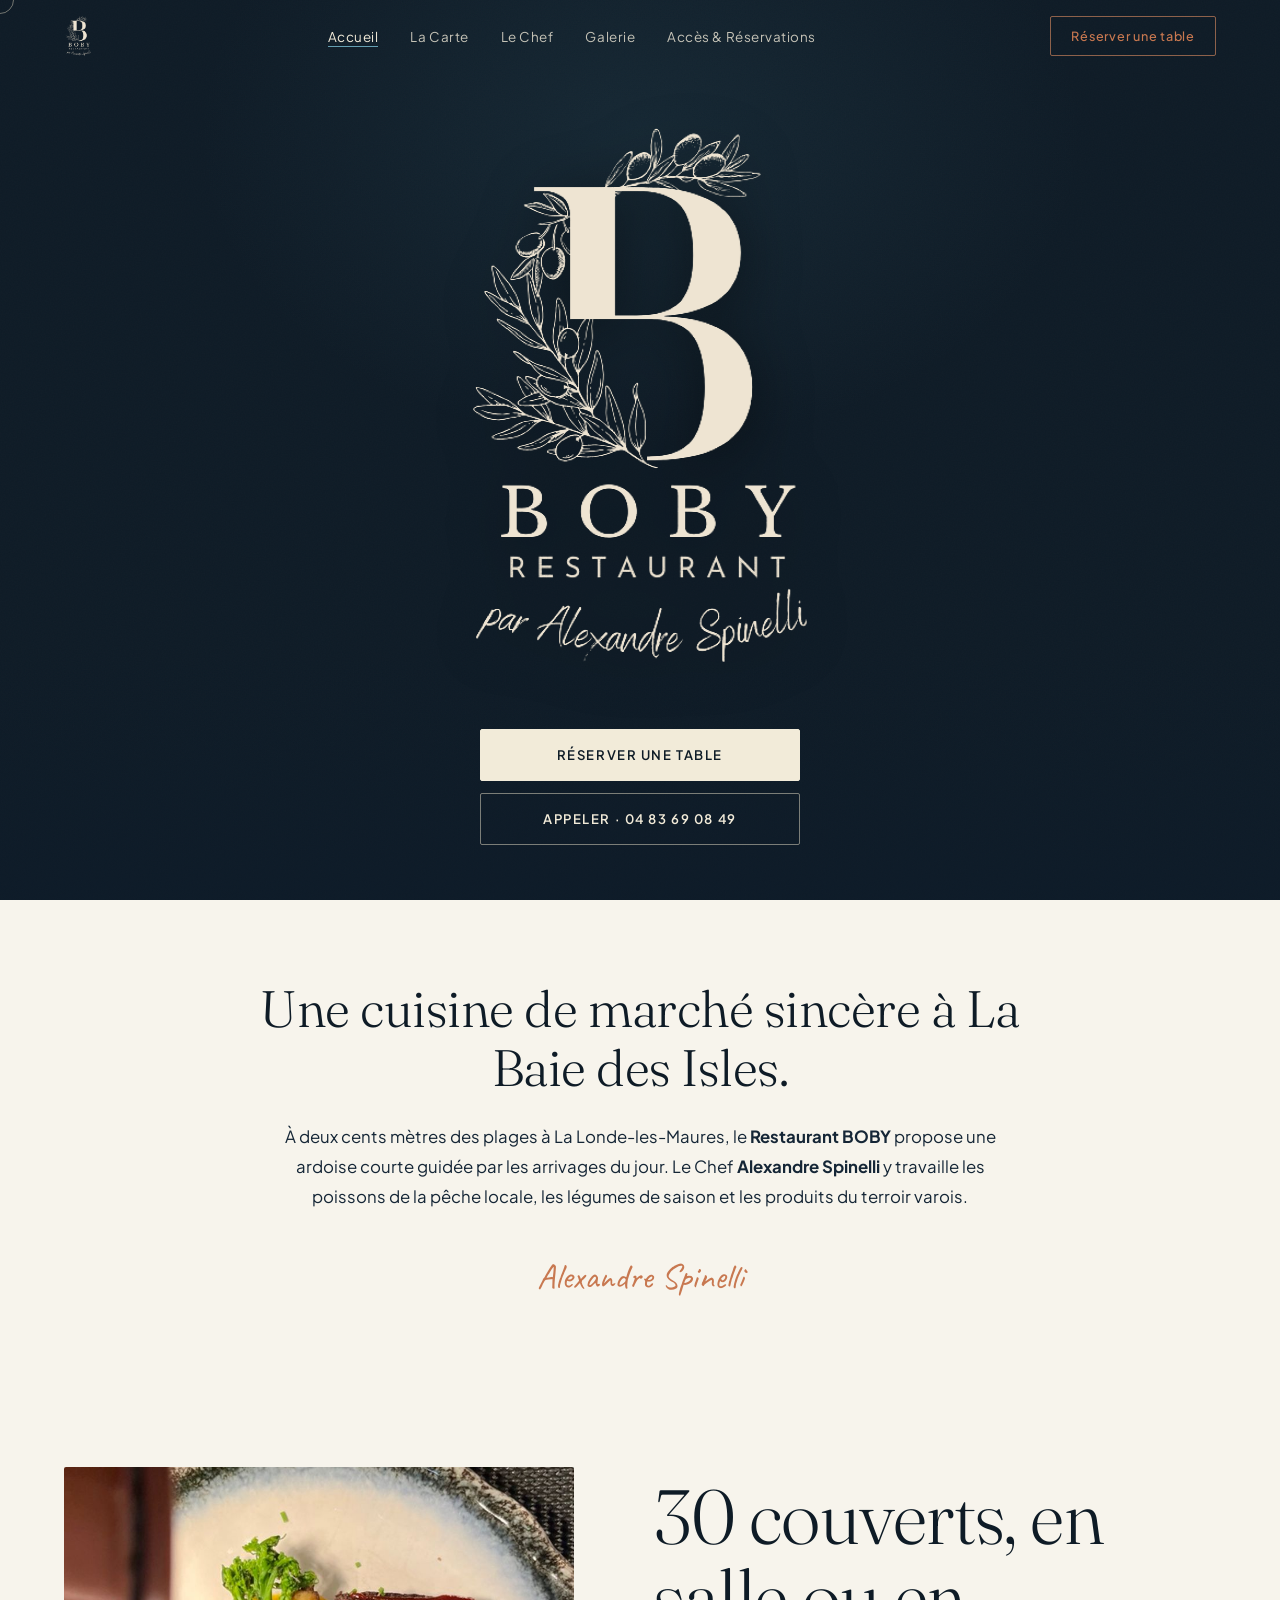
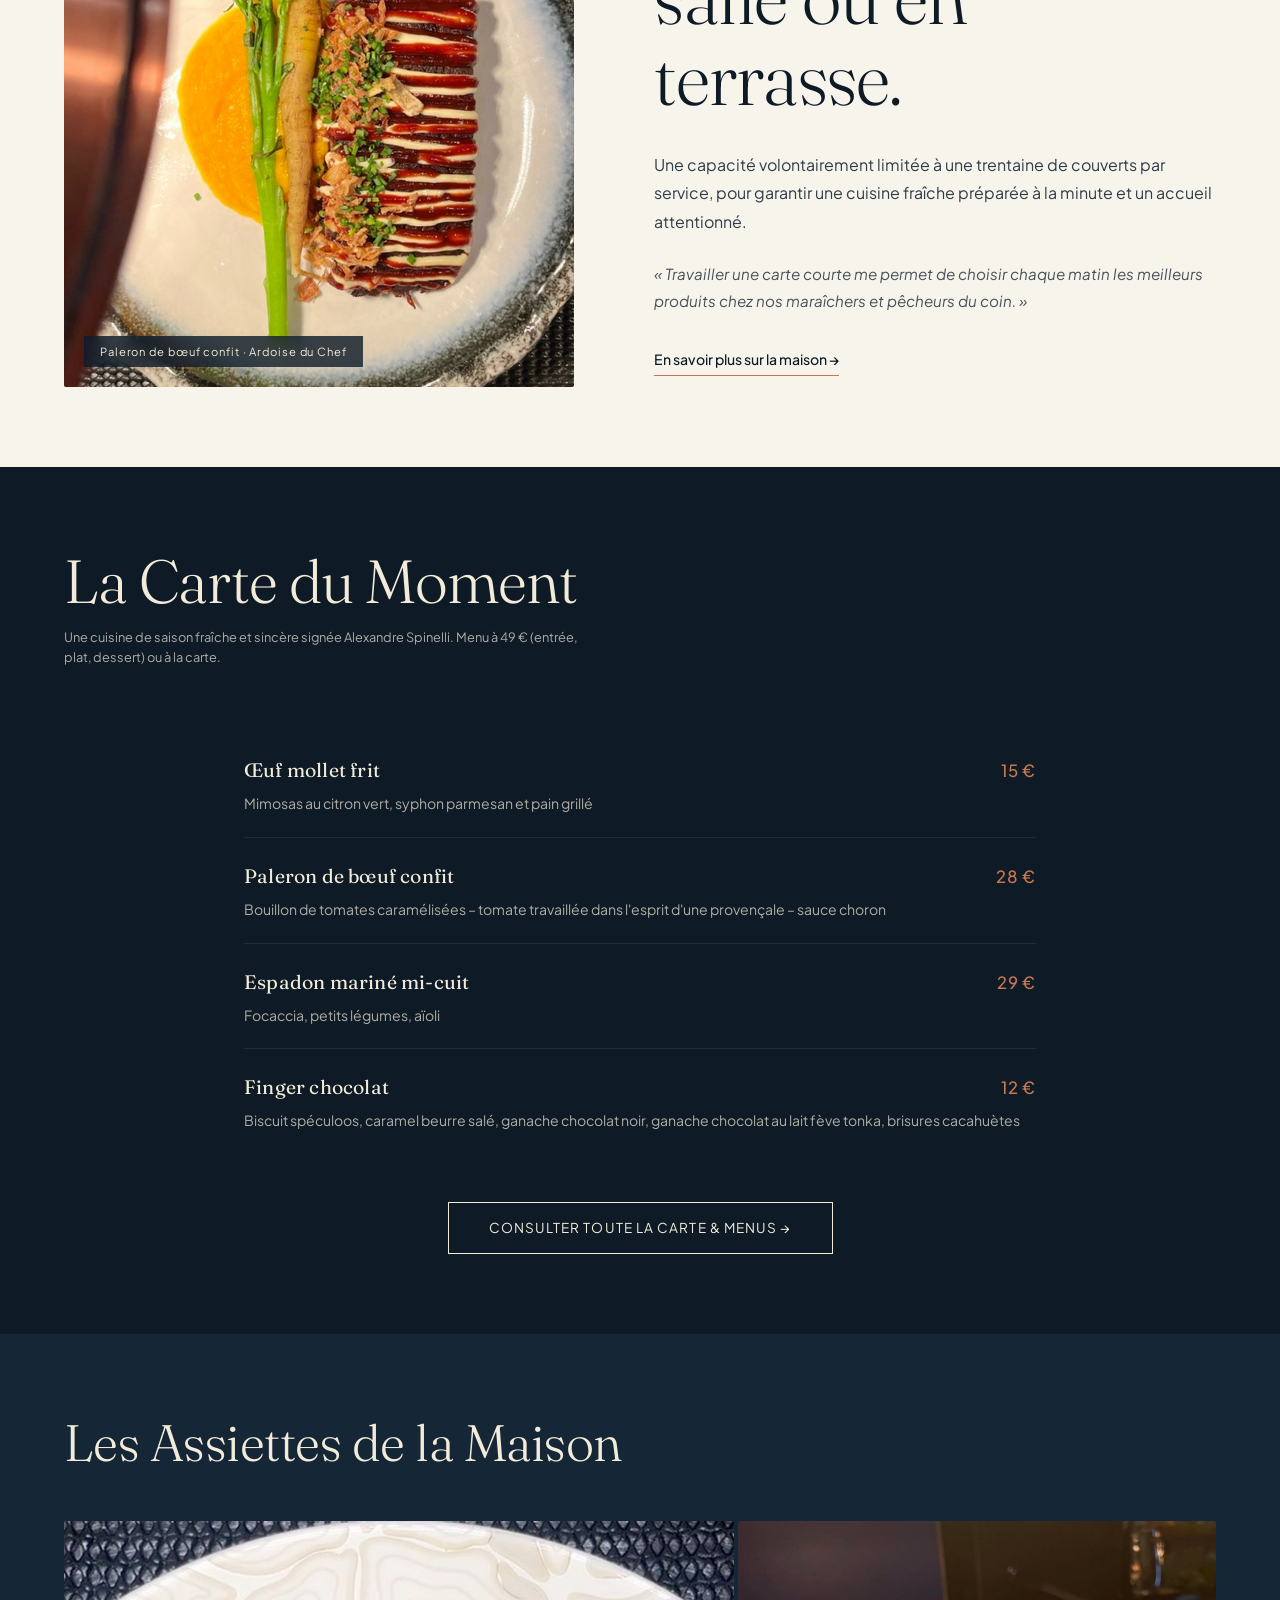
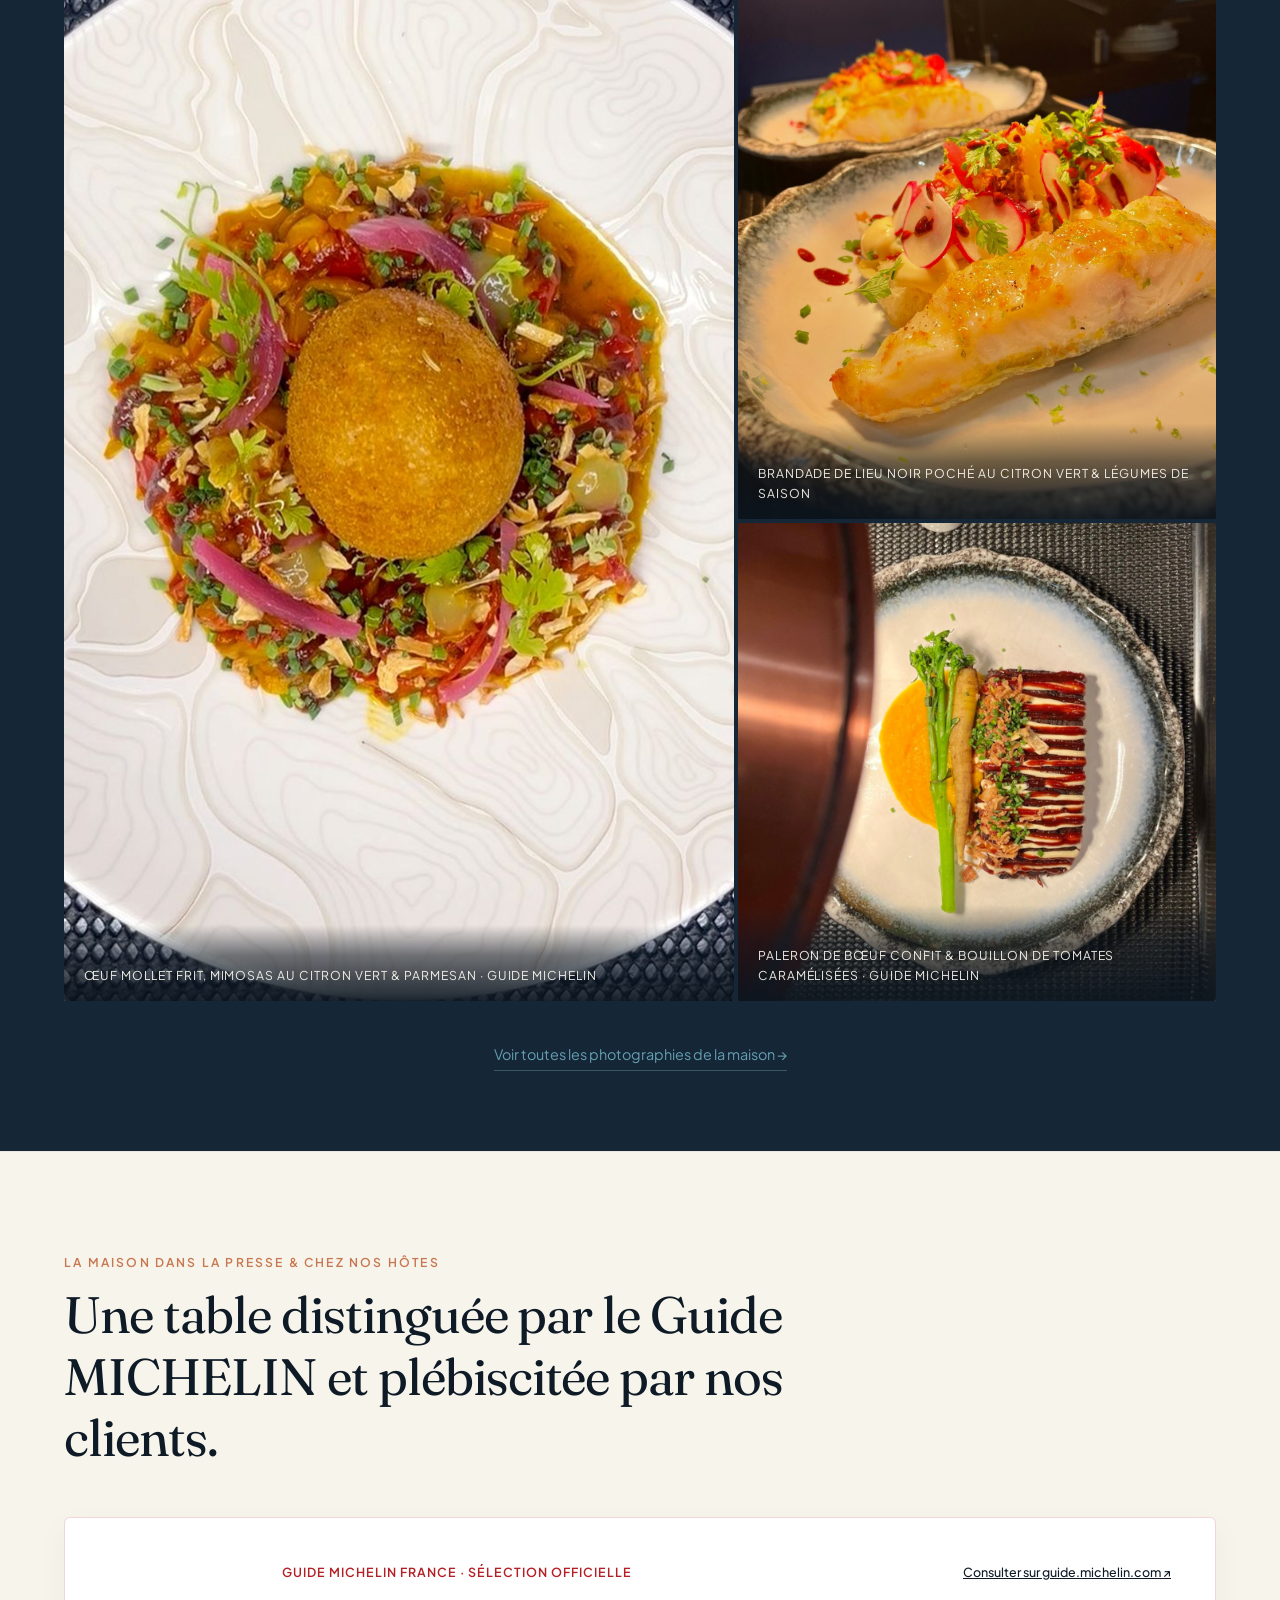
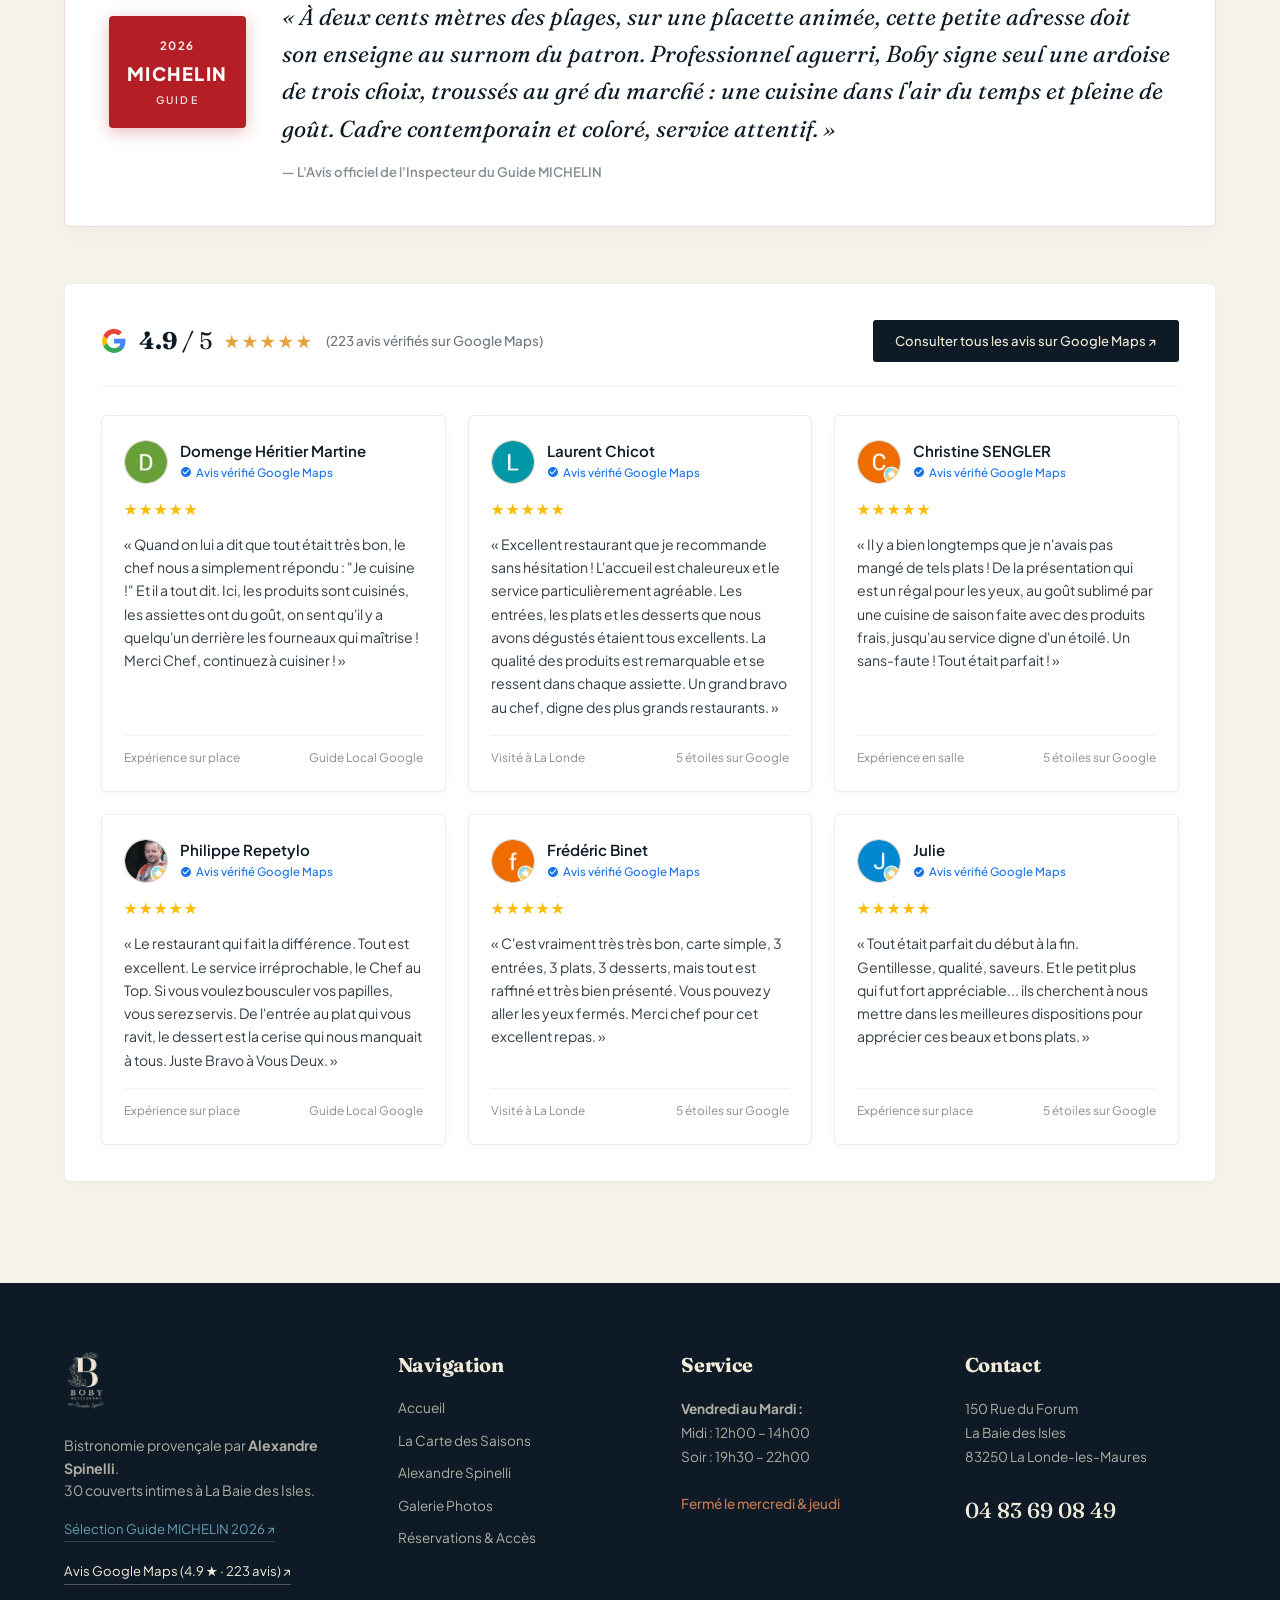
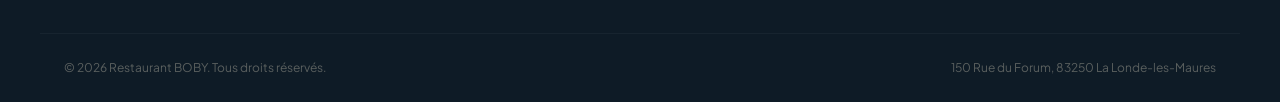
==== commit ff7446f9: "fix: hero sobre (sans particules ni reflet), logo agrandi, apparition douce Co-Authored-By: Claude S" ====
--- a/index.html
+++ b/index.html
@@ -79,7 +79,7 @@
   <link rel="preconnect" href="https://fonts.gstatic.com" crossorigin>
   <link href="https://fonts.googleapis.com/css2?family=Fraunces:ital,opsz,wght@0,9..144,300;0,9..144,400;0,9..144,500;0,9..144,600;0,9..144,700;1,9..144,300;1,9..144,400;1,9..144,500&family=Plus+Jakarta+Sans:ital,wght@0,300;0,400;0,500;0,600;0,700;1,400&family=Caveat:wght@500;700&display=swap" rel="stylesheet">
 
-  <link rel="stylesheet" href="assets/css/main.css?v=3.4">
+  <link rel="stylesheet" href="assets/css/main.css?v=3.5">
 </head>
 <body>
 
@@ -133,10 +133,7 @@
 
       <!-- HERO IMMERSIF AVEC LE LOGO OFFICIEL FOURNI PAR LE CLIENT -->
       <section class="hero" id="hero" aria-label="Restaurant BOBY">
-        <div class="hero-light hero-light--a" aria-hidden="true"></div>
-        <div class="hero-light hero-light--b" aria-hidden="true"></div>
         <div class="hero-grain"></div>
-        <canvas class="hero-motes" id="hero-motes" aria-hidden="true"></canvas>
 
         <div class="hero-stage" id="hero-stage">
           <h1 class="visually-hidden">Restaurant BOBY par Alexandre Spinelli, bistronomie à La Londe-les-Maures</h1>
@@ -146,7 +143,6 @@
               <div class="logo-slice logo-slice--name"><img src="assets/img/boby-logo-light.png" alt="" aria-hidden="true"></div>
               <div class="logo-slice logo-slice--type"><img src="assets/img/boby-logo-light.png" alt="" aria-hidden="true"></div>
               <div class="logo-slice logo-slice--sign"><img src="assets/img/boby-logo-light.png" alt="" aria-hidden="true"></div>
-              <div class="logo-shine" aria-hidden="true"><i></i></div>
             </div>
           </div>
 
@@ -155,11 +151,6 @@
             <a href="tel:0483690849" class="hero-cta hero-cta--call" aria-label="Appeler le restaurant au 04 83 69 08 49">Appeler · 04 83 69 08 49</a>
           </div>
         </div>
-
-        <button type="button" class="hero-scroll" id="hero-scroll" aria-label="Découvrir la maison">
-          <span class="hero-scroll-label">Défiler</span>
-          <span class="hero-scroll-line" aria-hidden="true"></span>
-        </button>
       </section>
 
       <!-- INTRO ÉPURÉE -->
@@ -1014,6 +1005,6 @@
     <a href="#reservation" class="mobile-bar-btn mobile-bar-btn--resa">Réserver</a>
   </div>
 
-  <script src="assets/js/main.js?v=3.4"></script>
+  <script src="assets/js/main.js?v=3.5"></script>
 </body>
 </html>
--- a/assets/css/main.css
+++ b/assets/css/main.css
@@ -1866,7 +1866,7 @@
 .hero-stage {
   position: relative; z-index: 2;
   display: flex; flex-direction: column; align-items: center;
-  padding: calc(var(--header-h) + 8px) 20px 72px;
+  padding: calc(var(--header-h) + 8px) 20px 40px;
   will-change: transform, opacity;
 }
 
@@ -1874,8 +1874,8 @@
 
 .logo-art {
   position: relative;
-  width: min(360px, 74vw, calc((100svh - 380px) * 0.6663));
-  min-width: 190px;
+  width: min(480px, 88vw, calc((100svh - 300px) * 0.6663));
+  min-width: 220px;
   filter: drop-shadow(0 10px 30px rgba(0,0,0,.45));
   -webkit-user-select: none; user-select: none; pointer-events: none;
 }
@@ -1884,75 +1884,26 @@
 .logo-slice img {
   position: absolute; left: 0; width: 100%; height: auto;
   opacity: 0;
-  animation: slice-in 1.5s var(--ease-out) both;
+  animation: logo-in 1.1s var(--ease-out) .1s both;
 }
 .logo-slice--mark { aspect-ratio: 731 / 702; }
-.logo-slice--mark img { top: 0; animation-name: mark-in; animation-duration: 2s; animation-delay: .15s; }
+.logo-slice--mark img { top: 0; }
 .logo-slice--name { aspect-ratio: 731 / 115; }
-.logo-slice--name img { top: -610.43%; animation-delay: 1.05s; }
+.logo-slice--name img { top: -610.43%; }
 .logo-slice--type { aspect-ratio: 731 / 88; }
-.logo-slice--type img { top: -928.41%; animation-delay: 1.4s; }
+.logo-slice--type img { top: -928.41%; }
 .logo-slice--sign { aspect-ratio: 731 / 192; }
-.logo-slice--sign img { top: -471.35%; animation-delay: 1.75s; animation-duration: 1.8s; }
-
-@keyframes slice-in {
-  from { opacity: 0; transform: translateY(34%); }
+.logo-slice--sign img { top: -471.35%; }
+
+@keyframes logo-in {
+  from { opacity: 0; transform: translateY(8px); }
   to   { opacity: 1; transform: translateY(0); }
 }
-@keyframes mark-in {
-  0%   { opacity: 0; transform: scale(1.07) translateY(6%); }
-  100% { opacity: 1; transform: scale(1) translateY(0); }
-}
-
-/* Reflet de lumière qui traverse le logo (limité à sa forme par le masque) */
-.logo-shine {
-  position: absolute; inset: 0; overflow: hidden;
-  -webkit-mask: url("../img/boby-logo-light.png") center / 100% 100% no-repeat;
-          mask: url("../img/boby-logo-light.png") center / 100% 100% no-repeat;
-}
-.logo-shine i {
-  position: absolute; top: -10%; bottom: -10%; left: 0; width: 55%;
-  background: linear-gradient(100deg, transparent 0%, rgba(255,246,222,.0) 15%, rgba(255,243,214,.95) 50%, rgba(255,246,222,.0) 85%, transparent 100%);
-  transform: translateX(-130%) skewX(-12deg);
-  animation: shine 8s ease-in-out 3s infinite;
-}
-@keyframes shine {
-  0%   { transform: translateX(-130%) skewX(-12deg); }
-  22%  { transform: translateX(260%)  skewX(-12deg); }
-  100% { transform: translateX(260%)  skewX(-12deg); }
-}
-
-/* Lumière de mer qui dérive derrière le logo */
-.hero-light {
-  position: absolute; z-index: 0; pointer-events: none;
-  border-radius: 50%;
-  will-change: transform;
-}
-.hero-light--a {
-  width: 90vmax; height: 90vmax; left: -30vmax; top: -45vmax;
-  background: radial-gradient(closest-side, rgba(100,159,178,.20), transparent);
-  animation: drift-a 22s ease-in-out infinite alternate;
-}
-.hero-light--b {
-  width: 80vmax; height: 80vmax; right: -35vmax; bottom: -40vmax;
-  background: radial-gradient(closest-side, rgba(200,120,80,.13), transparent);
-  animation: drift-b 26s ease-in-out infinite alternate;
-}
-@keyframes drift-a { to { transform: translate3d(14vmax, 8vmax, 0) scale(1.12); } }
-@keyframes drift-b { to { transform: translate3d(-12vmax, -9vmax, 0) scale(1.1); } }
-
-.hero-motes {
-  position: absolute; inset: 0; width: 100%; height: 100%;
-  z-index: 1; pointer-events: none;
-  opacity: 0; animation: fade-up-plain 2.4s ease-out .6s forwards;
-}
-@keyframes fade-up-plain { to { opacity: 1; } }
-
 /* Boutons */
 .hero-cta-wrap {
   flex-direction: column; gap: 12px; margin-top: 34px;
   width: min(320px, 86vw);
-  opacity: 0; animation: fade-up .9s var(--ease-out) 2.2s forwards;
+  opacity: 0; animation: fade-up .8s var(--ease-out) .6s forwards;
 }
 .hero-cta {
   display: flex; align-items: center; justify-content: center;
@@ -1967,40 +1918,15 @@
 .hero-cta--main { background: var(--sand); border-color: var(--sand); color: var(--deep); }
 .hero-cta--main:hover { background: var(--white); transform: translateY(-2px); }
 .hero-cta--call:hover { background: rgba(232,223,200,.1); border-color: var(--sand); transform: translateY(-2px); }
-.hero-cta:focus-visible, .hero-scroll:focus-visible, .mobile-bar-btn:focus-visible {
+.hero-cta:focus-visible, .mobile-bar-btn:focus-visible {
   outline: 2px solid var(--sea-light); outline-offset: 3px;
 }
-
-/* Indication de défilement */
-.hero-scroll {
-  position: absolute; z-index: 2; left: 50%; bottom: max(18px, env(safe-area-inset-bottom));
-  transform: translateX(-50%);
-  display: flex; flex-direction: column; align-items: center; gap: 10px;
-  background: none; border: 0; cursor: pointer; color: var(--sand);
-  padding: 8px 14px;
-  opacity: 0; animation: fade-up-plain 1s ease-out 3s forwards;
-}
-.hero-scroll-label { font-size: .68rem; letter-spacing: .3em; text-transform: uppercase; opacity: .6; }
-.hero-scroll-line { position: relative; width: 1px; height: 38px; background: rgba(232,223,200,.2); overflow: hidden; }
-.hero-scroll-line::after {
-  content: ''; position: absolute; left: 0; top: 0; width: 100%; height: 100%;
-  background: var(--sand);
-  transform: translateY(-100%);
-  animation: scroll-cue 2.2s ease-in-out infinite;
-}
-@keyframes scroll-cue {
-  0% { transform: translateY(-100%); }
-  60%, 100% { transform: translateY(100%); }
-}
-
-@media (max-height: 740px) { .hero-scroll { display: none; } }
 
 /* Petits écrans bas (paysage) : on libère la place */
 @media (max-height: 640px) {
   .logo-art { width: min(240px, 60vw, calc((100svh - 280px) * 0.6663)); }
   .hero-cta-wrap { flex-direction: row; width: auto; margin-top: 20px; }
   .hero-cta { width: auto; }
-  .hero-scroll { display: none; }
 }
 
 /* Barre d'actions mobile */
@@ -2034,9 +1960,8 @@
 .reveal.is-in { opacity: 1; transform: none; }
 
 @media (prefers-reduced-motion: reduce) {
-  .logo-slice img, .hero-cta-wrap, .hero-motes, .hero-scroll { opacity: 1 !important; animation: none !important; transform: none !important; }
+  .logo-slice img, .hero-cta-wrap { opacity: 1 !important; animation: none !important; transform: none !important; }
   .logo-slice img { transform: none !important; }
-  .logo-shine, .hero-light, .hero-scroll-line::after { animation: none !important; display: none; }
   .reveal { opacity: 1; transform: none; transition: none; }
 }
 
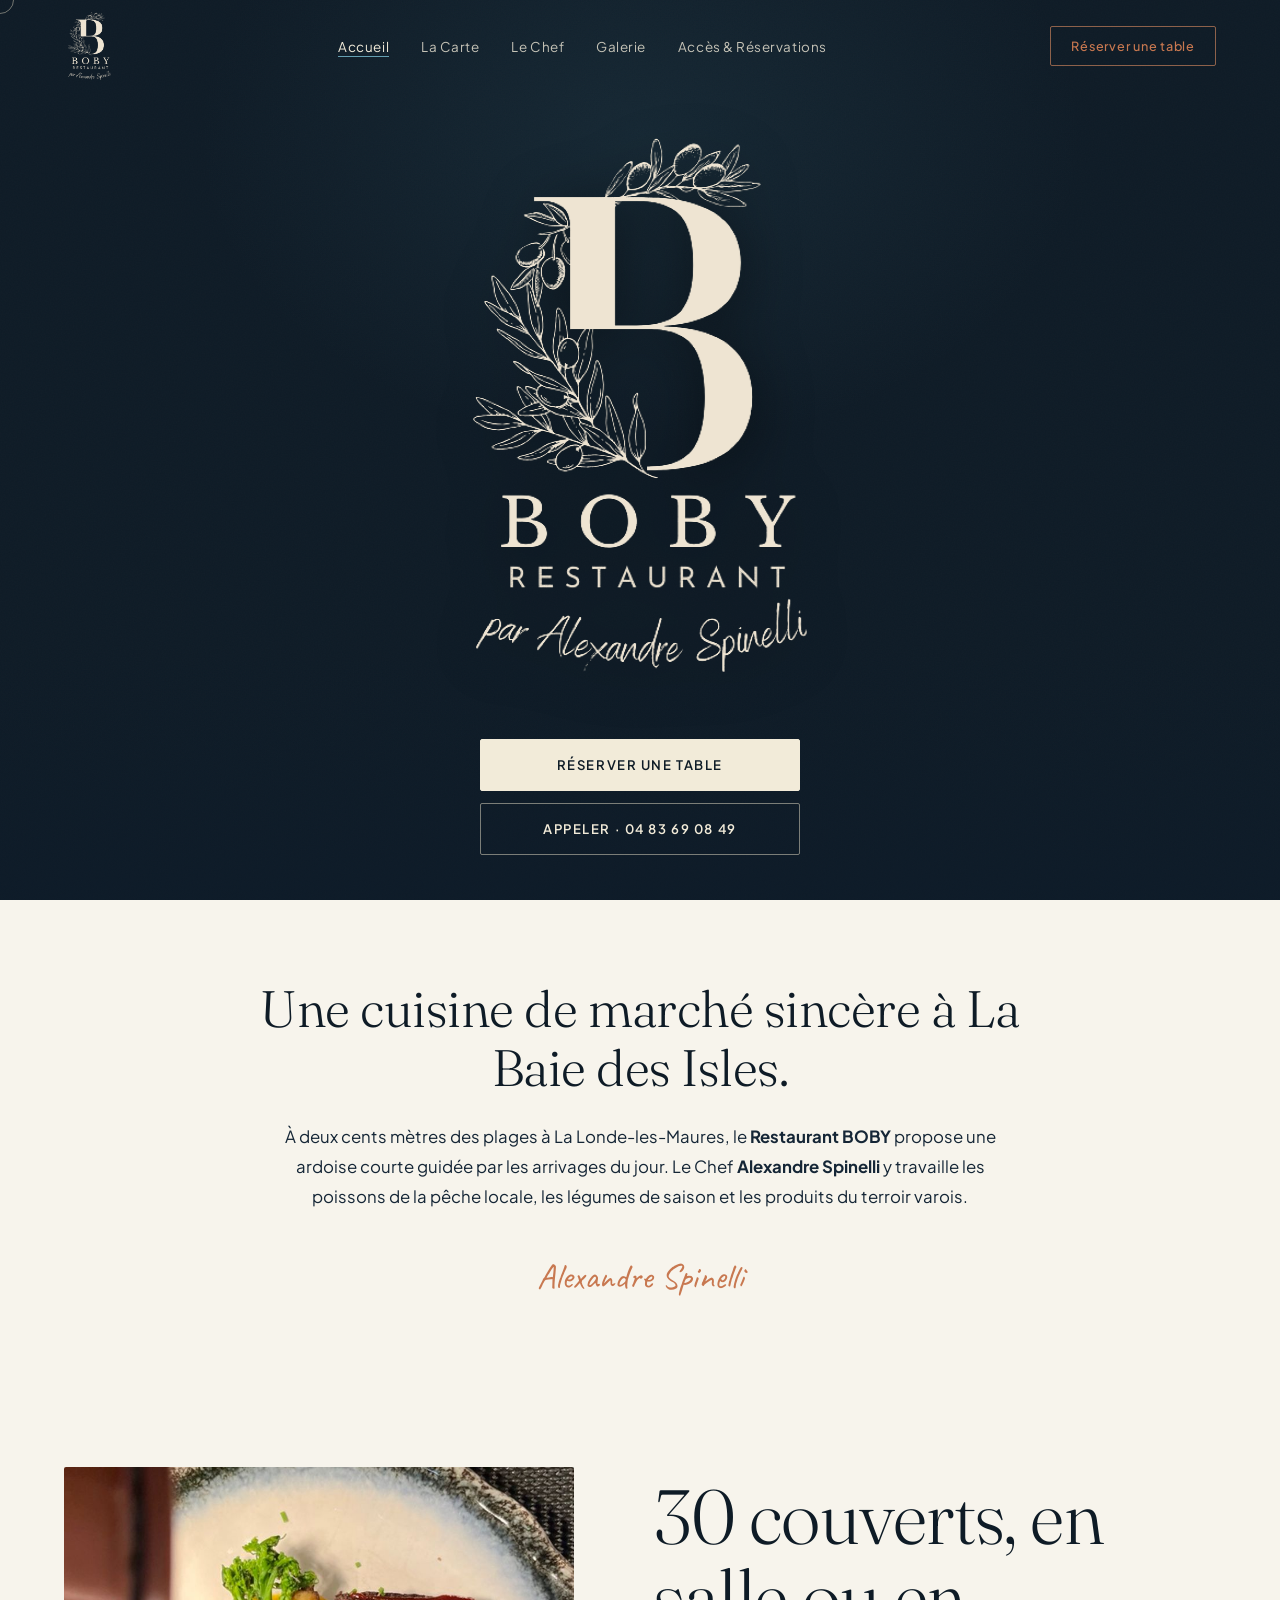
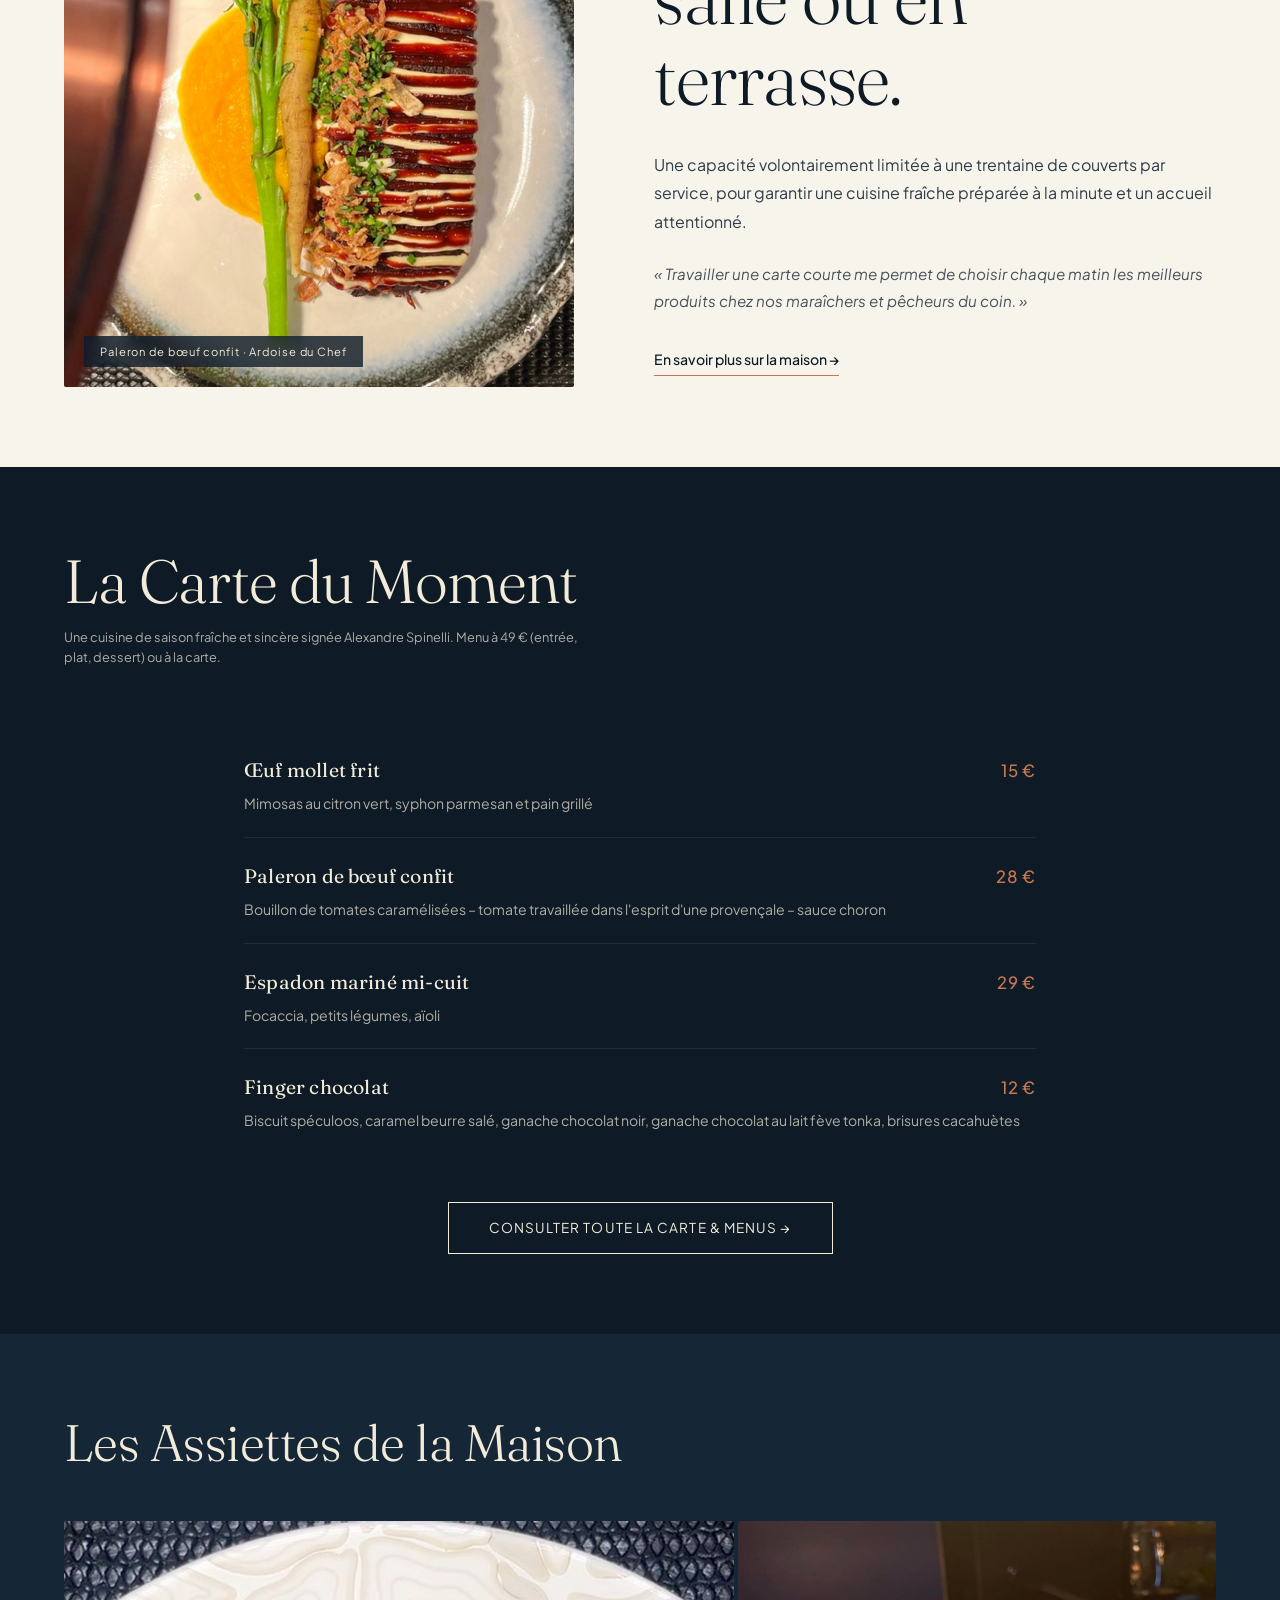
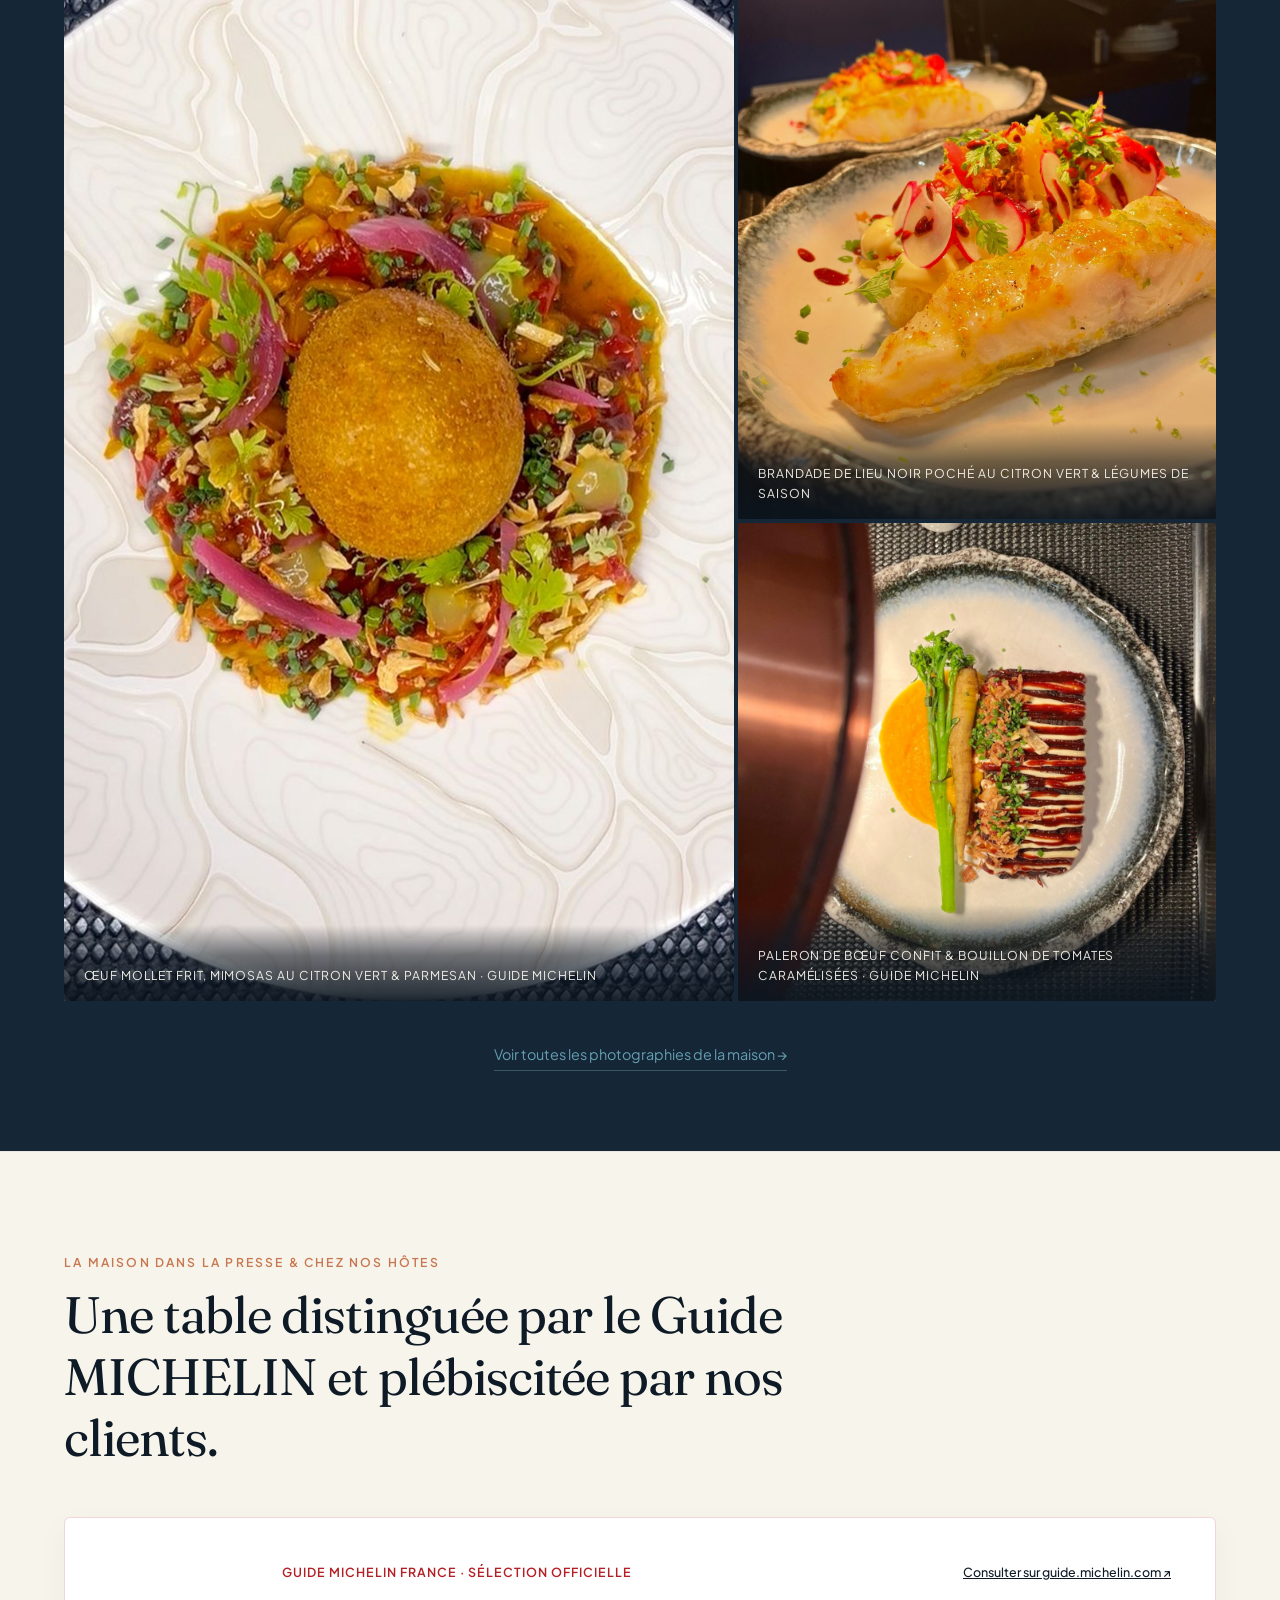
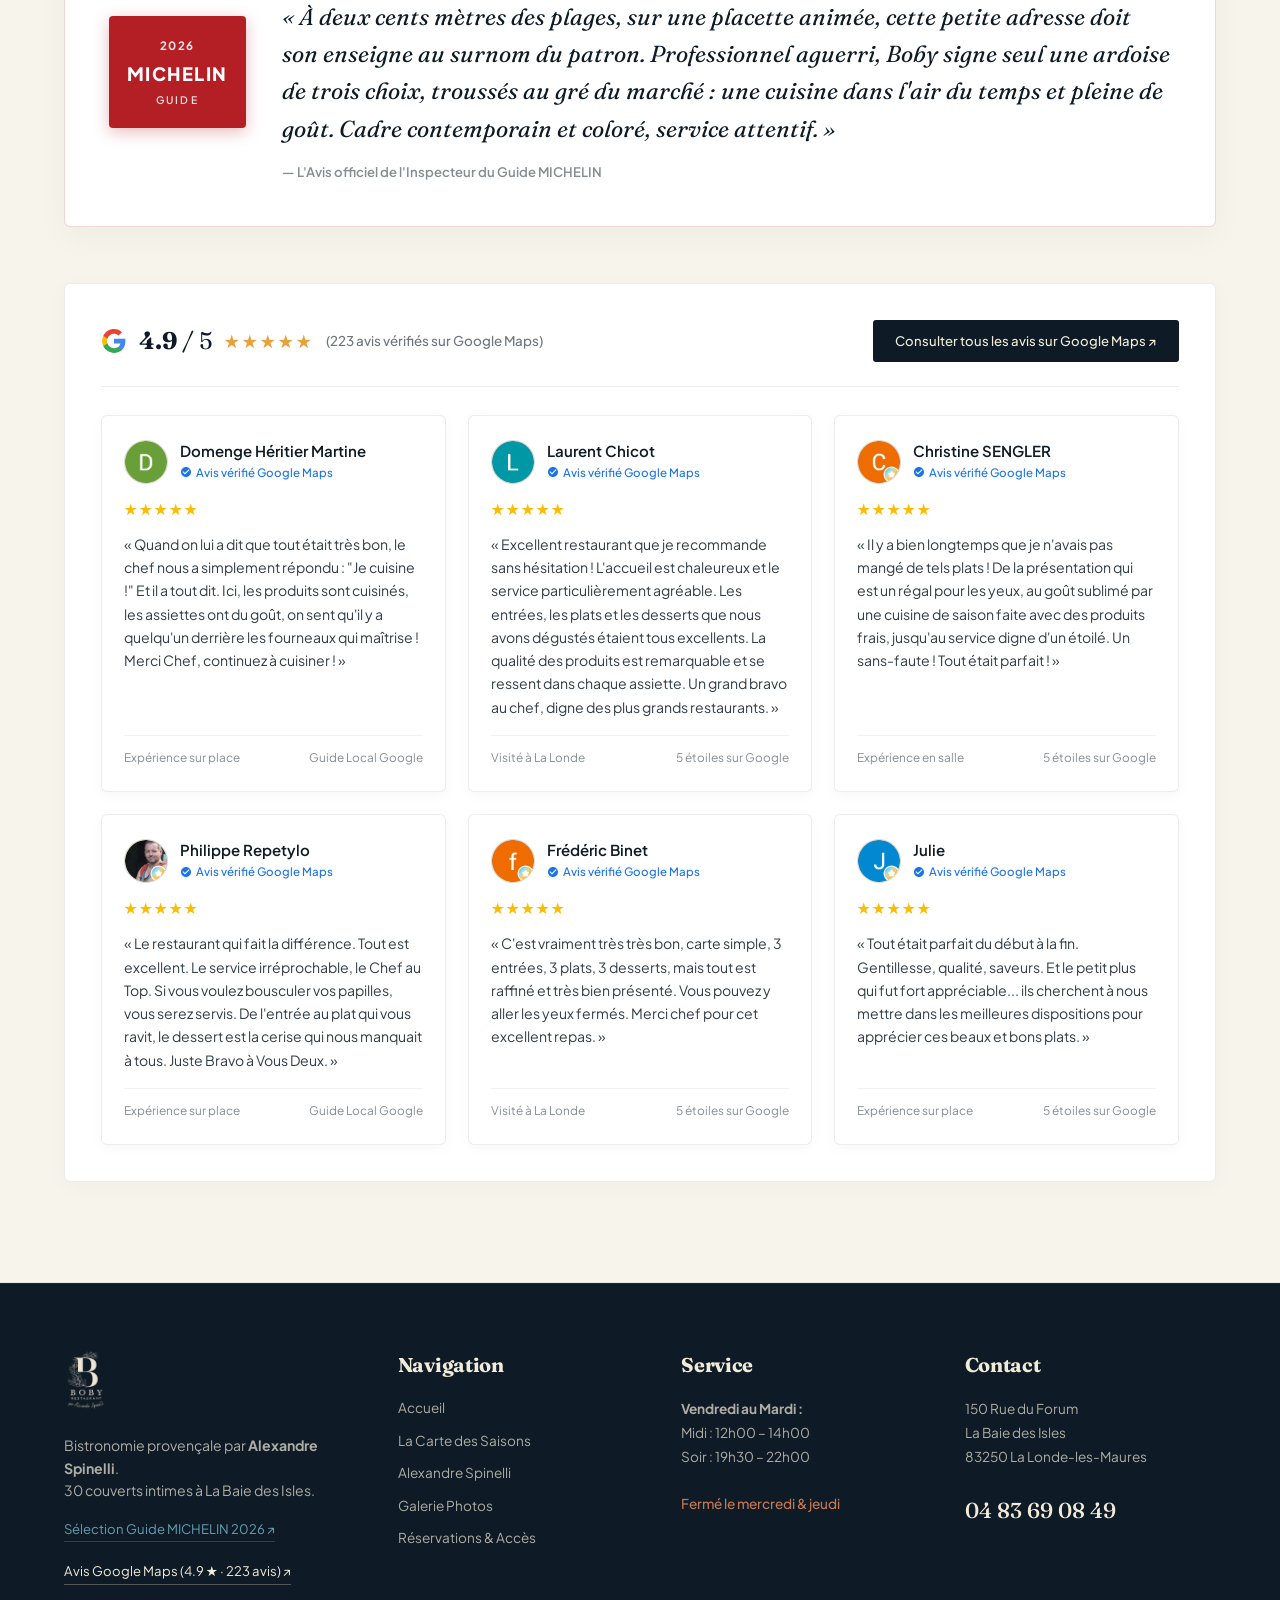
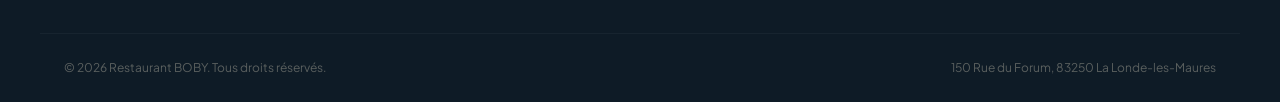
==== commit 403093a3: "fix: logo du header agrandi (76 px desktop, 60 px mobile) Co-Authored-By: Claude Sonnet 5.5 <noreply" ====
--- a/index.html
+++ b/index.html
@@ -79,7 +79,7 @@
   <link rel="preconnect" href="https://fonts.gstatic.com" crossorigin>
   <link href="https://fonts.googleapis.com/css2?family=Fraunces:ital,opsz,wght@0,9..144,300;0,9..144,400;0,9..144,500;0,9..144,600;0,9..144,700;1,9..144,300;1,9..144,400;1,9..144,500&family=Plus+Jakarta+Sans:ital,wght@0,300;0,400;0,500;0,600;0,700;1,400&family=Caveat:wght@500;700&display=swap" rel="stylesheet">
 
-  <link rel="stylesheet" href="assets/css/main.css?v=3.5">
+  <link rel="stylesheet" href="assets/css/main.css?v=3.6">
 </head>
 <body>
 
@@ -89,7 +89,7 @@
   <header class="site-header" id="site-header" role="banner">
     <div class="header-inner">
       <a href="#" class="header-logo" aria-label="Restaurant BOBY — Accueil">
-        <img src="assets/img/boby-logo-light.png" alt="Restaurant BOBY" style="height: 44px; width: auto; display: block;">
+        <img src="assets/img/boby-logo-light.png" alt="Restaurant BOBY" class="header-logo-img">
       </a>
 
       <nav class="main-nav" aria-label="Navigation principale">
--- a/assets/css/main.css
+++ b/assets/css/main.css
@@ -34,7 +34,7 @@
   --dur-mid:     300ms;
   --dur-slow:    600ms;
 
-  --header-h:  72px;
+  --header-h:  92px;
   --max-w:     1200px;
 
   /* Token logo */
@@ -1775,7 +1775,7 @@
    RESPONSIVE — Mobile (≤ 600px)
    ================================================================ */
 @media (max-width: 600px) {
-  :root { --header-h: 60px; }
+  :root { --header-h: 76px; }
 
   .header-inner { padding: 0 16px; }
 
@@ -1997,3 +1997,7 @@
   .reviews-grid-real { margin: 0 -24px; padding: 4px 24px 18px; scroll-padding: 0 24px; }
   .reviews-grid-real > .real-review-card { flex-basis: 82%; }
 }
+
+/* Logo du header plus présent */
+.header-logo-img { height: 76px; width: auto; display: block; }
+@media (max-width: 600px) { .header-logo-img { height: 60px; } }
